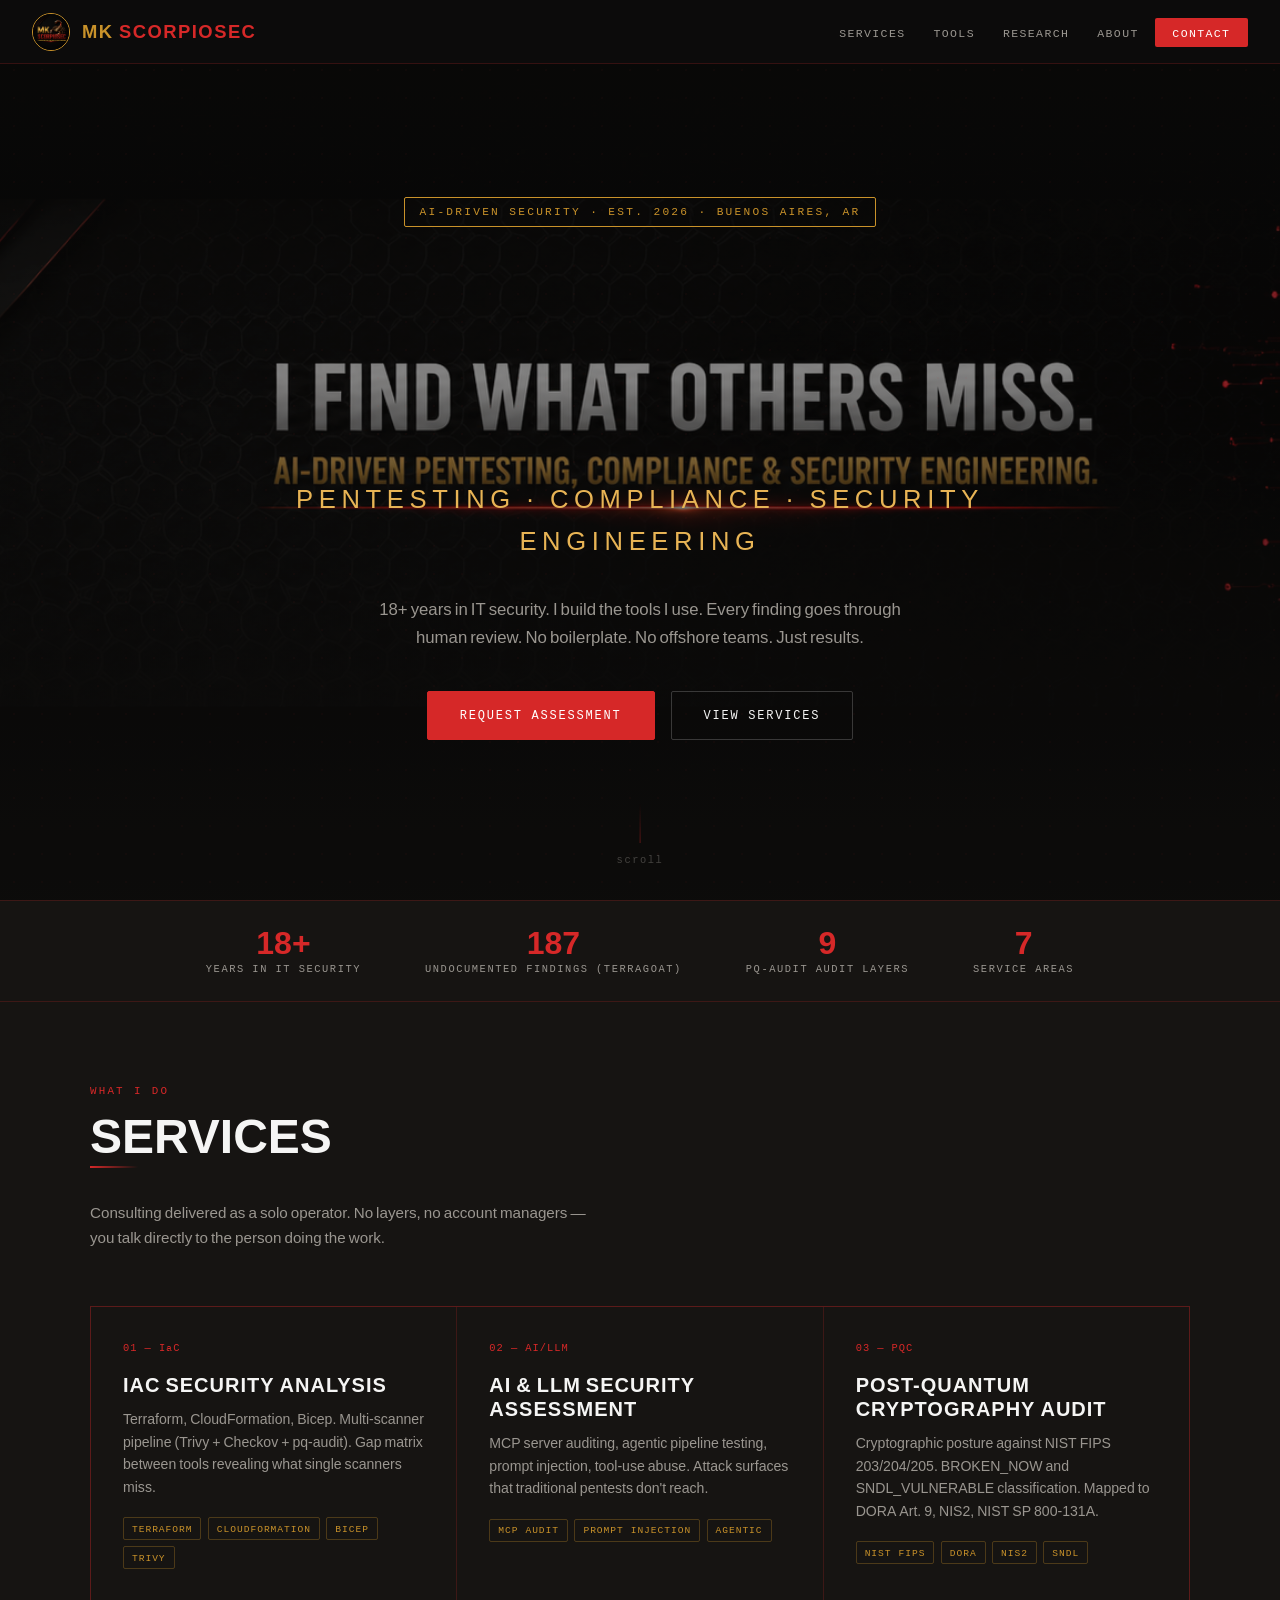
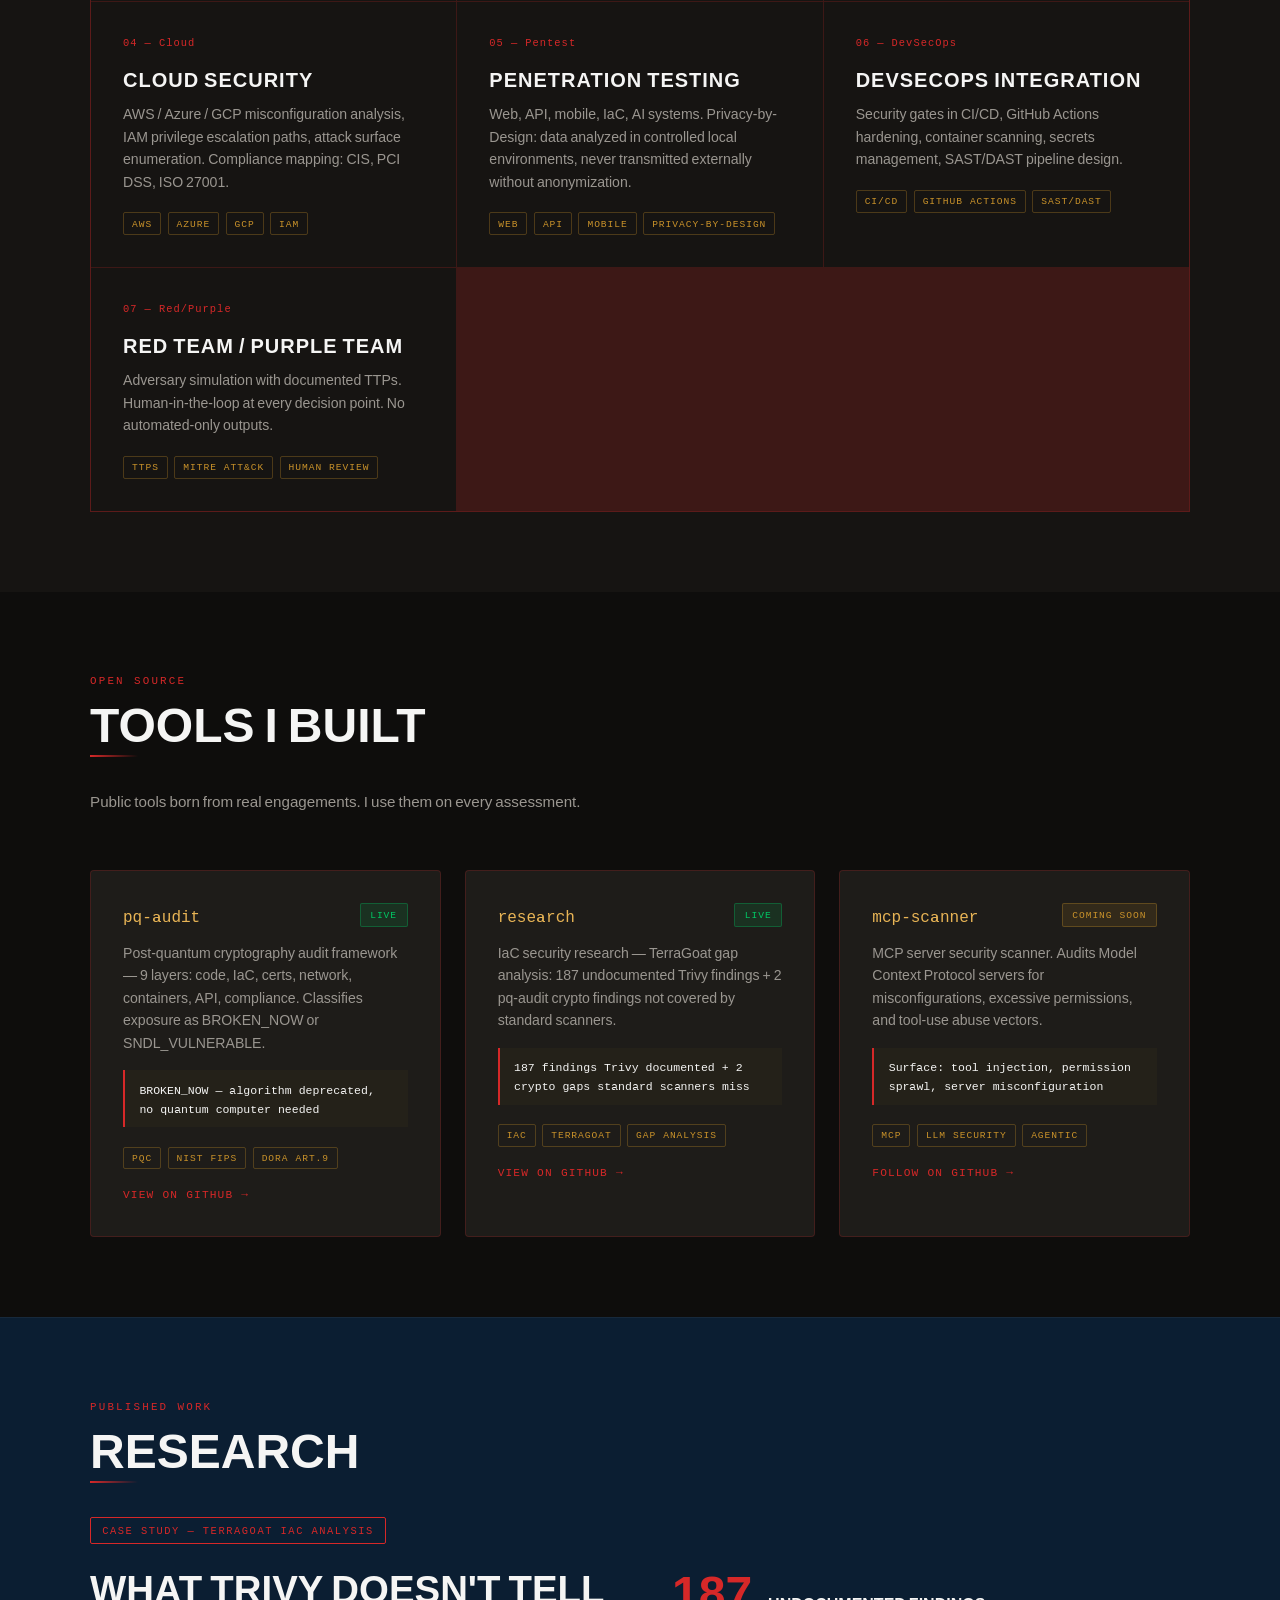
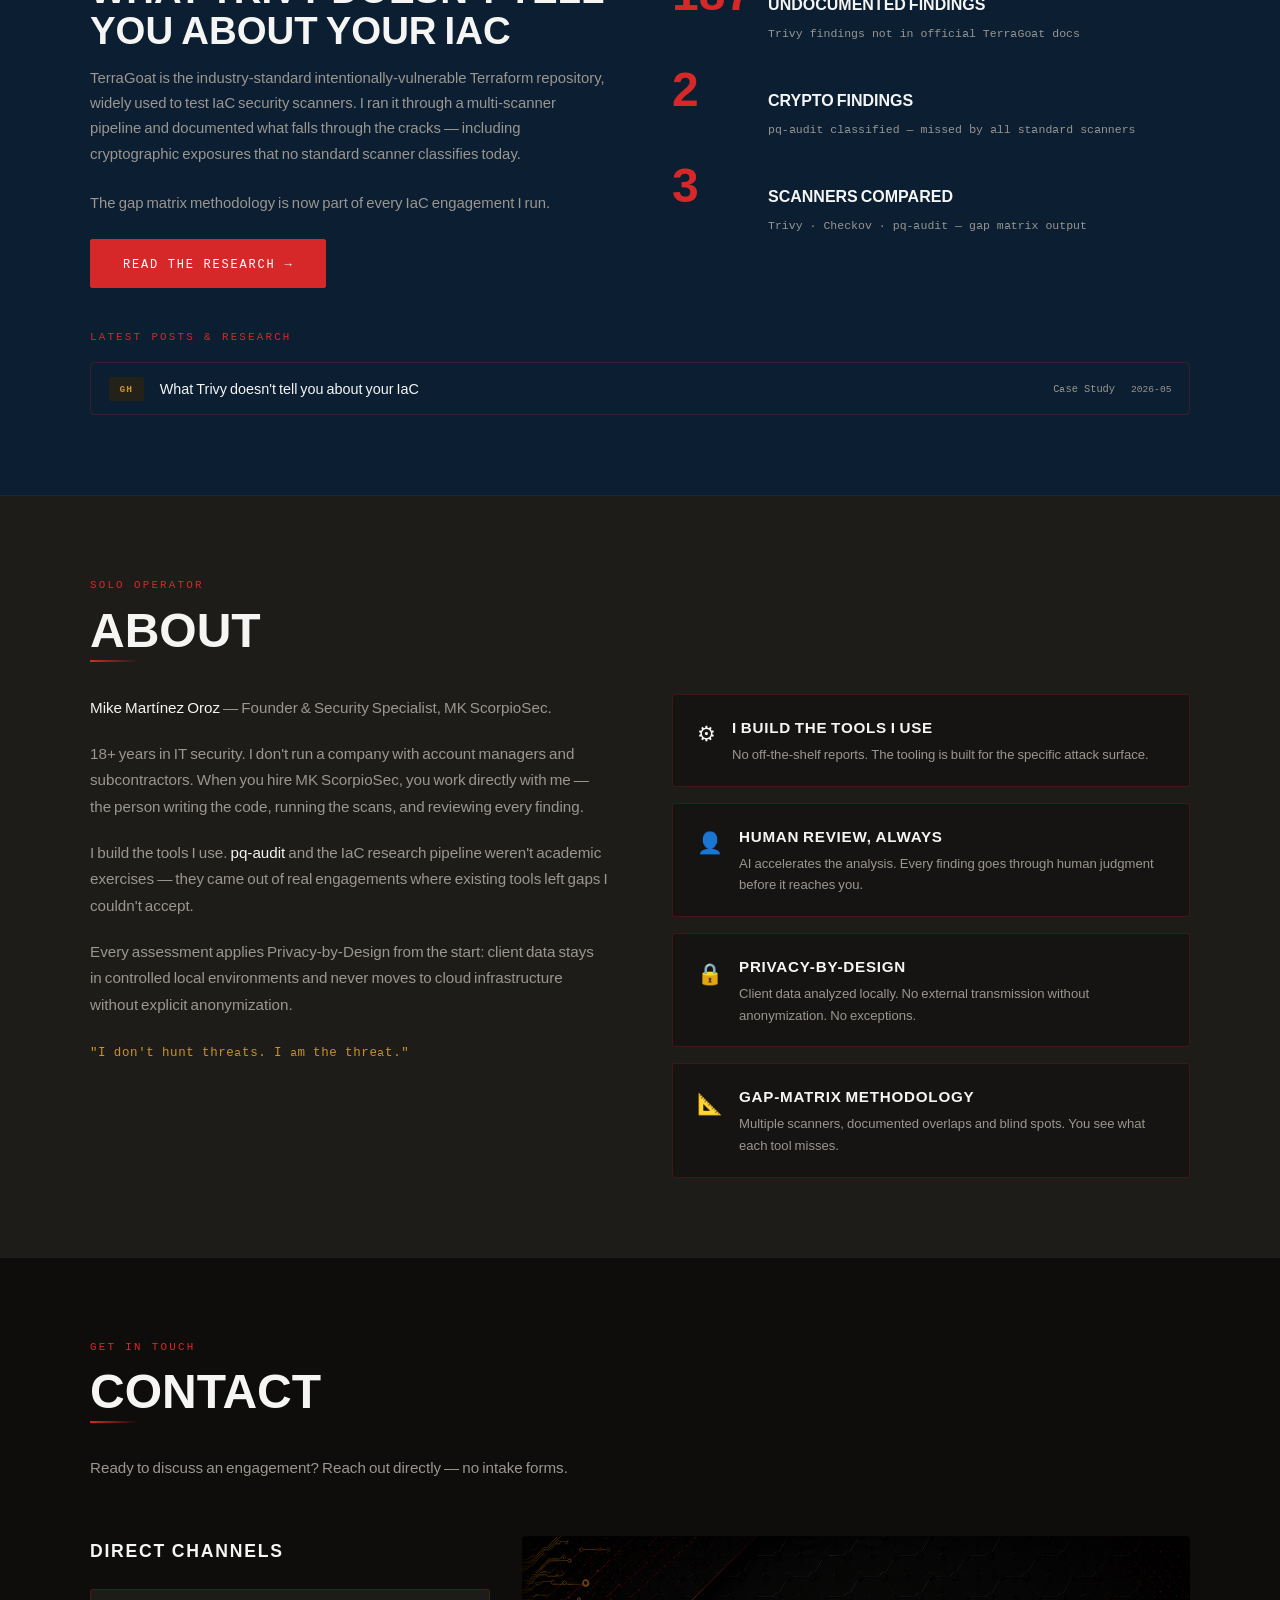
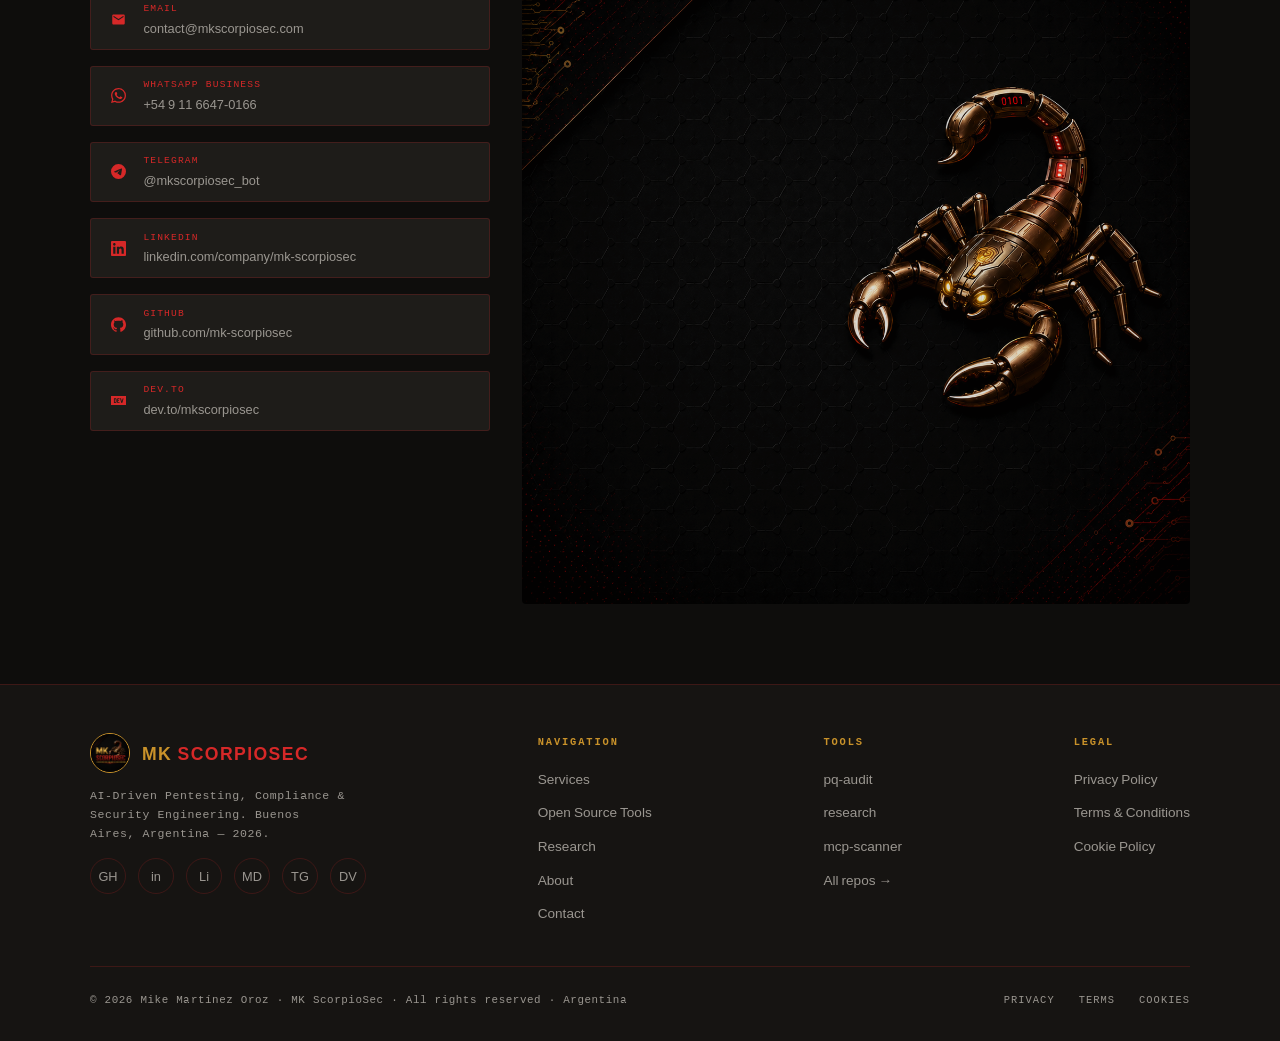
==== index.html @ 58e280d2 "Initial commit: website v1.0" ====
<!DOCTYPE html>
<html lang="en">
<head>
<meta charset="UTF-8">
<link rel="stylesheet" href="/assets/css/fonts.css">
<meta http-equiv="Content-Security-Policy" content="default-src 'self'; style-src 'self' 'unsafe-inline'; font-src 'self'; script-src 'self'; img-src 'self' data: https:; connect-src 'self'; object-src 'none'; frame-src 'none'; frame-ancestors 'none'; base-uri 'self'; form-action 'none'; upgrade-insecure-requests;">
<meta http-equiv="X-Frame-Options" content="DENY">
<meta http-equiv="X-Content-Type-Options" content="nosniff">
<meta name="referrer" content="no-referrer-when-downgrade">
<meta http-equiv="Permissions-Policy" content="camera=(), microphone=(), geolocation=(), payment=()">
<meta name="viewport" content="width=device-width, initial-scale=1.0">
<meta name="description" content="MK ScorpioSec — AI-Driven Pentesting, Compliance & Security Engineering. IaC security, LLM assessment, post-quantum cryptography, cloud security.">
<meta name="author" content="Mike Martínez Oroz">
<meta property="og:title" content="MK ScorpioSec — I find what others miss.">
<meta property="og:description" content="AI-Driven Pentesting, Compliance & Security Engineering by Mike Martínez Oroz.">
<meta property="og:image" content="assets/banner.png">
<meta property="og:type" content="website">
<meta name="theme-color" content="#D62828">
<title>MK ScorpioSec — I find what others miss.</title>

<style>
:root {
  --red: #D62828;
  --red-dim: #a81e1e;
  --gold: #C9922A;
  --gold-light: #e8b455;
  --dark: #0e0d0c;
  --dark2: #161412;
  --dark3: #1e1c19;
  --surface: #242119;
  --light: #F5F5F4;
  --muted: #9a9690;
  --border: rgba(214,40,40,0.2);
  --font-head: 'Barlow Condensed', sans-serif;
  --font-body: 'Barlow', sans-serif;
  --font-mono: 'IBM Plex Mono', monospace;
}

*, *::before, *::after { box-sizing: border-box; margin: 0; padding: 0; }
html { scroll-behavior: smooth; }
body {
  background: var(--dark);
  color: var(--light);
  font-family: var(--font-body);
  font-weight: 300;
  line-height: 1.65;
  overflow-x: hidden;
}

::-webkit-scrollbar { width: 4px; }
::-webkit-scrollbar-track { background: var(--dark); }
::-webkit-scrollbar-thumb { background: var(--red); border-radius: 2px; }
::selection { background: var(--red); color: #fff; }

/* ── NAV ── */
nav {
  position: fixed;
  top: 0; left: 0; right: 0;
  z-index: 1000;
  display: flex;
  align-items: center;
  justify-content: space-between;
  padding: 0 2rem;
  height: 64px;
  background: rgba(14,13,12,0.92);
  backdrop-filter: blur(12px);
  border-bottom: 1px solid var(--border);
  transition: all 0.3s;
}
nav.scrolled { height: 56px; border-bottom-color: rgba(214,40,40,0.4); }

.nav-logo {
  display: flex;
  align-items: center;
  gap: 0.75rem;
  text-decoration: none;
}
.nav-logo img {
  height: 38px; width: 38px;
  border-radius: 50%;
  object-fit: cover;
  border: 1.5px solid var(--gold);
}
.nav-logo-text {
  font-family: var(--font-head);
  font-weight: 700;
  font-size: 1.15rem;
  letter-spacing: 0.08em;
  text-transform: uppercase;
  color: var(--red);
}
.nav-logo-text .mk { color: var(--gold); }

.nav-links { display: flex; gap: 0.25rem; list-style: none; }
.nav-links a {
  color: var(--muted);
  text-decoration: none;
  font-family: var(--font-mono);
  font-size: 0.72rem;
  text-transform: uppercase;
  letter-spacing: 0.12em;
  padding: 0.4rem 0.75rem;
  transition: color 0.2s;
  position: relative;
}
.nav-links a::after {
  content: '';
  position: absolute;
  bottom: 0; left: 0.75rem; right: 0.75rem;
  height: 1px;
  background: var(--red);
  transform: scaleX(0);
  transition: transform 0.2s;
}
.nav-links a:hover { color: var(--light); }
.nav-links a:hover::after { transform: scaleX(1); }

.nav-cta {
  background: var(--red);
  color: #fff !important;
  padding: 0.45rem 1.1rem !important;
  border-radius: 2px;
}
.nav-cta:hover { background: var(--red-dim) !important; }
.nav-cta::after { display: none !important; }

.hamburger {
  display: none;
  flex-direction: column;
  gap: 5px;
  cursor: pointer;
  padding: 4px;
}
.hamburger span { display: block; width: 22px; height: 2px; background: var(--light); transition: all 0.3s; }

/* ── HERO ── */
#hero {
  min-height: 100vh;
  display: flex;
  flex-direction: column;
  justify-content: center;
  align-items: center;
  text-align: center;
  padding: 100px 2rem 4rem;
  position: relative;
  overflow: hidden;
}
.hero-bg {
  position: absolute; inset: 0;
  background: url('assets/banner.png') center/cover no-repeat;
  opacity: 0.6;
  z-index: 0;
}
.hero-bg::after {
  content: '';
  position: absolute; inset: 0;
  background: linear-gradient(to bottom, rgba(14,13,12,0.45) 0%, rgba(14,13,12,0.15) 45%, rgba(14,13,12,0.88) 100%);
}
.hero-hex {
  position: absolute; inset: 0; z-index: 0;
  background-image: radial-gradient(circle, rgba(214,40,40,0.06) 1px, transparent 1px);
  background-size: 28px 28px;
  opacity: 0.6;
}
.hero-content { position: relative; z-index: 1; max-width: 860px; }

.hero-tag {
  display: inline-block;
  font-family: var(--font-mono);
  font-size: 0.7rem;
  letter-spacing: 0.2em;
  text-transform: uppercase;
  color: var(--gold);
  border: 1px solid var(--gold);
  padding: 0.3rem 0.9rem;
  border-radius: 2px;
  margin-bottom: 1.8rem;
  animation: fadeIn 0.6s ease both;
}
.hero-title {
  font-family: var(--font-head);
  font-weight: 900;
  font-size: clamp(3.2rem, 9vw, 7.5rem);
  line-height: 0.92;
  letter-spacing: -0.01em;
  text-transform: uppercase;
  color: var(--light);
  margin-bottom: 0.6rem;
  animation: slideUp 0.7s ease 0.15s both;
}
.hero-title .accent { color: var(--red); }
.hero-subtitle {
  font-family: var(--font-head);
  font-weight: 300;
  font-size: clamp(1.1rem, 2.5vw, 1.6rem);
  letter-spacing: 0.22em;
  text-transform: uppercase;
  color: var(--gold-light);
  margin-bottom: 2rem;
  animation: slideUp 0.7s ease 0.25s both;
}
.hero-desc {
  font-size: 1.05rem;
  color: var(--muted);
  max-width: 560px;
  margin: 0 auto 2.5rem;
  line-height: 1.7;
  animation: fadeIn 0.7s ease 0.4s both;
}
.hero-actions {
  display: flex; gap: 1rem; justify-content: center; flex-wrap: wrap;
  animation: fadeIn 0.7s ease 0.55s both;
}
.hero-scroll {
  position: absolute; bottom: 2rem; left: 50%;
  transform: translateX(-50%);
  z-index: 1;
  animation: bounce 2s infinite;
  opacity: 0.4;
  font-family: var(--font-mono);
  font-size: 0.65rem;
  letter-spacing: 0.15em;
  color: var(--muted);
  text-align: center;
}
.hero-scroll::before {
  content: '';
  display: block;
  width: 1px; height: 40px;
  background: linear-gradient(to bottom, transparent, var(--red));
  margin: 0 auto 0.5rem;
}

/* ── BUTTONS ── */
.btn-primary {
  background: var(--red); color: #fff;
  text-decoration: none;
  font-family: var(--font-mono);
  font-size: 0.75rem;
  letter-spacing: 0.15em;
  text-transform: uppercase;
  padding: 0.85rem 2rem;
  border-radius: 2px;
  transition: all 0.2s;
  border: 1px solid var(--red);
}
.btn-primary:hover { background: transparent; color: var(--red); }
.btn-ghost {
  background: transparent; color: var(--light);
  text-decoration: none;
  font-family: var(--font-mono);
  font-size: 0.75rem;
  letter-spacing: 0.15em;
  text-transform: uppercase;
  padding: 0.85rem 2rem;
  border-radius: 2px;
  border: 1px solid rgba(245,245,244,0.2);
  transition: all 0.2s;
}
.btn-ghost:hover { border-color: var(--light); }

/* ── STATS BAR ── */
.stats-bar {
  background: var(--dark2);
  border-top: 1px solid var(--border);
  border-bottom: 1px solid var(--border);
  padding: 1.5rem 2rem;
  display: flex;
  justify-content: center;
  gap: 4rem;
  flex-wrap: wrap;
}
.stat { text-align: center; }
.stat-num {
  font-family: var(--font-head);
  font-weight: 700; font-size: 2rem;
  color: var(--red); line-height: 1;
}
.stat-label {
  font-family: var(--font-mono);
  font-size: 0.65rem;
  letter-spacing: 0.15em;
  text-transform: uppercase;
  color: var(--muted);
  margin-top: 0.2rem;
}

/* ── SECTIONS ── */
section { padding: 5rem 2rem; }
.section-inner { max-width: 1100px; margin: 0 auto; }
.section-label {
  font-family: var(--font-mono);
  font-size: 0.68rem;
  letter-spacing: 0.2em;
  text-transform: uppercase;
  color: var(--red);
  margin-bottom: 0.6rem;
}
.section-title {
  font-family: var(--font-head);
  font-weight: 700;
  font-size: clamp(2rem, 4vw, 3rem);
  text-transform: uppercase;
  line-height: 1;
  color: var(--light);
  margin-bottom: 0.5rem;
}
.section-sub { color: var(--muted); font-size: 0.95rem; max-width: 520px; margin-bottom: 3.5rem; }
.section-divider { width: 3rem; height: 2px; background: linear-gradient(to right, var(--red), transparent); margin-bottom: 2rem; }

/* ── SERVICES ── */
#services { background: var(--dark2); }
.services-grid {
  display: grid;
  grid-template-columns: repeat(auto-fill, minmax(300px, 1fr));
  gap: 1px;
  background: var(--border);
  border: 1px solid var(--border);
}
.service-card {
  background: var(--dark2);
  padding: 2rem;
  transition: background 0.2s;
  position: relative;
  overflow: hidden;
}
.service-card::before {
  content: ''; position: absolute; top: 0; left: 0;
  width: 2px; height: 0;
  background: var(--red);
  transition: height 0.3s;
}
.service-card:hover { background: var(--dark3); }
.service-card:hover::before { height: 100%; }
.service-num { font-family: var(--font-mono); font-size: 0.65rem; color: var(--red); letter-spacing: 0.1em; margin-bottom: 1rem; }
.service-name { font-family: var(--font-head); font-weight: 600; font-size: 1.25rem; text-transform: uppercase; letter-spacing: 0.05em; color: var(--light); margin-bottom: 0.75rem; line-height: 1.2; }
.service-desc { font-size: 0.88rem; color: var(--muted); line-height: 1.6; }
.service-tags { display: flex; flex-wrap: wrap; gap: 0.4rem; margin-top: 1.2rem; }
.tag {
  font-family: var(--font-mono); font-size: 0.6rem;
  letter-spacing: 0.1em; text-transform: uppercase;
  color: var(--gold); border: 1px solid rgba(201,146,42,0.3);
  padding: 0.15rem 0.5rem; border-radius: 2px;
}

/* ── TOOLS ── */
#tools { background: var(--dark); }
.tools-grid { display: grid; grid-template-columns: repeat(auto-fill, minmax(320px, 1fr)); gap: 1.5rem; }
.tool-card {
  background: var(--dark3); border: 1px solid var(--border);
  padding: 2rem; border-radius: 4px;
  transition: border-color 0.2s, transform 0.2s;
  text-decoration: none; display: block; color: inherit;
}
.tool-card:hover { border-color: var(--red); transform: translateY(-3px); }
.tool-header { display: flex; align-items: flex-start; justify-content: space-between; margin-bottom: 0.75rem; }
.tool-name { font-family: var(--font-mono); font-weight: 500; font-size: 1rem; color: var(--gold-light); }
.tool-status { font-family: var(--font-mono); font-size: 0.6rem; letter-spacing: 0.1em; text-transform: uppercase; padding: 0.2rem 0.6rem; border-radius: 2px; }
.status-live { background: rgba(0,200,100,0.12); color: #00c864; border: 1px solid rgba(0,200,100,0.3); }
.status-soon { background: rgba(201,146,42,0.12); color: var(--gold); border: 1px solid rgba(201,146,42,0.3); }
.tool-desc { font-size: 0.88rem; color: var(--muted); line-height: 1.6; margin-bottom: 1rem; }
.tool-finding {
  background: var(--surface); border-left: 2px solid var(--red);
  padding: 0.6rem 0.9rem;
  font-family: var(--font-mono); font-size: 0.72rem; color: var(--light);
  margin-bottom: 1rem;
}
.tool-link { font-family: var(--font-mono); font-size: 0.7rem; letter-spacing: 0.1em; color: var(--red); text-transform: uppercase; }
.tool-link::after { content: ' →'; }

/* ── RESEARCH ── */
#research { background: #0b1e32; border-top: 1px solid rgba(255,255,255,0.05); border-bottom: 1px solid rgba(255,255,255,0.05); }
.research-card { display: grid; grid-template-columns: 1fr 1fr; gap: 4rem; align-items: center; }
.research-badge {
  display: inline-block; font-family: var(--font-mono);
  font-size: 0.65rem; letter-spacing: 0.15em; text-transform: uppercase;
  color: var(--red); border: 1px solid var(--red);
  padding: 0.25rem 0.7rem; border-radius: 2px; margin-bottom: 1.5rem;
}
.research-title { font-family: var(--font-head); font-weight: 700; font-size: clamp(1.6rem, 3vw, 2.5rem); text-transform: uppercase; line-height: 1.05; color: var(--light); margin-bottom: 1rem; }
.research-text { font-size: 0.93rem; color: var(--muted); line-height: 1.7; margin-bottom: 1.5rem; }
.research-stats { display: flex; flex-direction: column; gap: 1.2rem; }
.r-stat { display: flex; align-items: baseline; gap: 1rem; }
.r-stat-num { font-family: var(--font-head); font-weight: 900; font-size: 3rem; color: var(--red); line-height: 1; min-width: 80px; }
.r-stat-info strong { font-family: var(--font-head); font-weight: 600; font-size: 1rem; text-transform: uppercase; display: block; color: var(--light); }
.r-stat-info span { font-family: var(--font-mono); font-size: 0.72rem; color: var(--muted); }

/* ── ABOUT ── */
#about { background: var(--dark3); }
.about-grid { display: grid; grid-template-columns: 1fr 1fr; gap: 4rem; align-items: start; }
.about-text p { font-size: 0.95rem; color: var(--muted); line-height: 1.75; margin-bottom: 1.2rem; }
.about-text p strong { color: var(--light); font-weight: 500; }
.about-principles { display: flex; flex-direction: column; gap: 1rem; }
.principle {
  background: var(--dark2); border: 1px solid var(--border);
  padding: 1.25rem 1.5rem; border-radius: 3px;
  display: flex; align-items: flex-start; gap: 1rem;
}
.principle-icon { font-size: 1.3rem; flex-shrink: 0; margin-top: 0.1rem; }
.principle-title { font-family: var(--font-head); font-weight: 600; font-size: 0.95rem; text-transform: uppercase; letter-spacing: 0.05em; color: var(--light); margin-bottom: 0.25rem; }
.principle-desc { font-size: 0.82rem; color: var(--muted); }

/* ── CONTACT ── */
#contact { background: var(--dark); }
.contact-grid { display: grid; grid-template-columns: 1fr 1fr; gap: 4rem; }
.contact-form { display: flex; flex-direction: column; gap: 1rem; }
.form-row { display: grid; grid-template-columns: 1fr 1fr; gap: 1rem; }
.form-group { display: flex; flex-direction: column; gap: 0.4rem; }
.form-group label { font-family: var(--font-mono); font-size: 0.65rem; letter-spacing: 0.15em; text-transform: uppercase; color: var(--muted); }
.form-group input,
.form-group textarea,
.form-group select {
  background: var(--dark3); border: 1px solid rgba(245,245,244,0.1);
  color: var(--light); font-family: var(--font-body); font-size: 0.9rem;
  padding: 0.75rem 1rem; border-radius: 3px; outline: none;
  transition: border-color 0.2s; -webkit-appearance: none;
}
.form-group select { cursor: pointer; }
.form-group input:focus,
.form-group textarea:focus,
.form-group select:focus { border-color: var(--red); }
.form-group input::placeholder,
.form-group textarea::placeholder { color: rgba(154,150,144,0.5); }
.form-group textarea { resize: vertical; min-height: 130px; }
.contact-channels { display: flex; flex-direction: column; gap: 1rem; }
.contact-channels h3 { font-family: var(--font-head); font-weight: 600; font-size: 1.1rem; text-transform: uppercase; letter-spacing: 0.1em; color: var(--light); margin-bottom: 0.5rem; }
.contact-layout { display: grid; grid-template-columns: minmax(260px, 400px) 1fr; gap: 2rem; align-items: stretch; }
.channel {
  display: flex; align-items: center; gap: 0.75rem;
  text-decoration: none; color: var(--muted);
  padding: 0.6rem 0.9rem;
  background: var(--dark3); border: 1px solid var(--border);
  border-radius: 3px; transition: all 0.2s; font-size: 0.85rem;
}
.channel:hover { border-color: var(--red); color: var(--light); transform: translateX(3px); }
.channel-icon { width: 26px; height: 26px; display: flex; align-items: center; justify-content: center; flex-shrink: 0; }
.channel-icon svg { width: 15px; height: 15px; fill: var(--red); }
.channel-label { font-family: var(--font-mono); font-size: 0.6rem; letter-spacing: 0.12em; text-transform: uppercase; color: var(--red); display: block; margin-bottom: 0.05rem; }
.channel-value { font-size: 0.8rem; }
.contact-scorpion { display: flex; align-items: stretch; }
.contact-scorpion img { width: 100%; height: 100%; object-fit: cover; object-position: center; border-radius: 4px; opacity: 0.85; min-height: 100%; }
@media (max-width: 600px) { .contact-layout { grid-template-columns: 1fr; } .contact-scorpion { display: none; } }

/* ── FOOTER ── */
footer { background: var(--dark2); border-top: 1px solid var(--border); padding: 3rem 2rem 2rem; }
.footer-inner { max-width: 1100px; margin: 0 auto; }
.footer-top { display: flex; justify-content: space-between; align-items: flex-start; flex-wrap: wrap; gap: 2rem; margin-bottom: 2.5rem; }
.footer-logo { display: flex; align-items: center; gap: 0.75rem; text-decoration: none; margin-bottom: 0.75rem; }
.footer-logo img { height: 40px; width: 40px; border-radius: 50%; object-fit: cover; border: 1.5px solid var(--gold); }
.footer-logo-text { font-family: var(--font-head); font-weight: 700; font-size: 1.1rem; letter-spacing: 0.08em; text-transform: uppercase; color: var(--red); }
.footer-logo-text .mk { color: var(--gold); }
.footer-tagline { font-family: var(--font-mono); font-size: 0.72rem; color: var(--muted); letter-spacing: 0.05em; max-width: 260px; }
.footer-links-group h4 { font-family: var(--font-mono); font-size: 0.65rem; letter-spacing: 0.18em; text-transform: uppercase; color: var(--gold); margin-bottom: 0.9rem; }
.footer-links-group ul { list-style: none; display: flex; flex-direction: column; gap: 0.45rem; }
.footer-links-group a { font-size: 0.85rem; color: var(--muted); text-decoration: none; transition: color 0.2s; }
.footer-links-group a:hover { color: var(--light); }
.footer-social { display: flex; gap: 0.75rem; flex-wrap: wrap; margin-top: 1rem; }
.social-link { display: flex; align-items: center; justify-content: center; width: 36px; height: 36px; border: 1px solid var(--border); border-radius: 50%; text-decoration: none; color: var(--muted); transition: all 0.2s; font-size: 0.8rem; }
.social-link:hover { border-color: var(--red); color: var(--red); transform: translateY(-2px); }
.footer-bottom { border-top: 1px solid var(--border); padding-top: 1.5rem; display: flex; justify-content: space-between; align-items: center; flex-wrap: wrap; gap: 1rem; }
.footer-copy { font-family: var(--font-mono); font-size: 0.68rem; color: var(--muted); letter-spacing: 0.05em; }
.footer-legal { display: flex; gap: 1.5rem; }
.footer-legal a { font-family: var(--font-mono); font-size: 0.65rem; letter-spacing: 0.1em; text-transform: uppercase; color: var(--muted); text-decoration: none; transition: color 0.2s; }
.footer-legal a:hover { color: var(--light); }

/* ── ANIMATIONS ── */
@keyframes fadeIn { from { opacity: 0; } to { opacity: 1; } }
@keyframes slideUp { from { opacity: 0; transform: translateY(24px); } to { opacity: 1; transform: translateY(0); } }
@keyframes bounce {
  0%, 100% { transform: translateX(-50%) translateY(0); }
  50% { transform: translateX(-50%) translateY(8px); }
}
.reveal { opacity: 0; transform: translateY(20px); transition: opacity 0.6s ease, transform 0.6s ease; }
.reveal.visible { opacity: 1; transform: translateY(0); }

/* ── RESPONSIVE ── */
@media (max-width: 820px) {
  .hamburger { display: flex; }
  .nav-links {
    display: none; position: fixed; top: 64px; left: 0; right: 0;
    background: var(--dark2); flex-direction: column;
    padding: 1.5rem; border-bottom: 1px solid var(--border); gap: 0;
  }
  .nav-links.open { display: flex; }
  .nav-links li { border-bottom: 1px solid var(--border); }
  .nav-links a { display: block; padding: 0.75rem 0; font-size: 0.85rem; }
  .research-card,
  .about-grid,
  .contact-grid { grid-template-columns: 1fr; gap: 2rem; }
  .form-row { grid-template-columns: 1fr; }
  .footer-top { flex-direction: column; }
  .stats-bar { gap: 2rem; }
}
@media (max-width: 480px) {
  section { padding: 3.5rem 1.25rem; }
  .services-grid,
  .tools-grid { grid-template-columns: 1fr; }
}
</style>
</head>
<body>

<!-- NAV -->
<nav id="navbar">
  <a href="#hero" class="nav-logo">
    <img src="assets/logo-sq.png" alt="MK ScorpioSec">
    <span class="nav-logo-text"><span class="mk">MK</span> SCORPIOSEC</span>
  </a>
  <ul class="nav-links" id="navLinks">
    <li><a href="#services">Services</a></li>
    <li><a href="#tools">Tools</a></li>
    <li><a href="#research">Research</a></li>
    <li><a href="#about">About</a></li>
    <li><a href="#contact" class="nav-cta">Contact</a></li>
  </ul>
  <div class="hamburger" id="hamburger" onclick="toggleMenu()">
    <span></span><span></span><span></span>
  </div>
</nav>

<!-- HERO -->
<section id="hero">
  <div class="hero-bg"></div>
  <div class="hero-hex"></div>
  <div class="hero-content">
    <span class="hero-tag">AI-Driven Security · Est. 2026 · Buenos Aires, AR</span>
    <h1 class="hero-title" style="visibility:hidden;" aria-hidden="true">I find what<br><span class="accent">others miss.</span></h1>
    <p class="hero-subtitle">Pentesting · Compliance · Security Engineering</p>
    <p class="hero-desc">
      18+ years in IT security. I build the tools I use.
      Every finding goes through human review.
      No boilerplate. No offshore teams. Just results.
    </p>
    <div class="hero-actions">
      <a href="#contact" class="btn-primary">Request Assessment</a>
      <a href="#services" class="btn-ghost">View Services</a>
    </div>
  </div>
  <div class="hero-scroll">scroll</div>
</section>

<!-- STATS BAR -->
<div class="stats-bar">
  <div class="stat reveal">
    <div class="stat-num">18+</div>
    <div class="stat-label">Years in IT Security</div>
  </div>
  <div class="stat reveal">
    <div class="stat-num">187</div>
    <div class="stat-label">Undocumented findings (TerraGoat)</div>
  </div>
  <div class="stat reveal">
    <div class="stat-num">9</div>
    <div class="stat-label">pq-audit audit layers</div>
  </div>
  <div class="stat reveal">
    <div class="stat-num">7</div>
    <div class="stat-label">Service areas</div>
  </div>
</div>

<!-- SERVICES -->
<section id="services">
  <div class="section-inner">
    <p class="section-label reveal">What I do</p>
    <h2 class="section-title reveal">Services</h2>
    <div class="section-divider reveal"></div>
    <p class="section-sub reveal">Consulting delivered as a solo operator. No layers, no account managers — you talk directly to the person doing the work.</p>
    <div class="services-grid">

      <div class="service-card reveal">
        <div class="service-num">01 — IaC</div>
        <div class="service-name">IaC Security Analysis</div>
        <div class="service-desc">Terraform, CloudFormation, Bicep. Multi-scanner pipeline (Trivy + Checkov + pq-audit). Gap matrix between tools revealing what single scanners miss.</div>
        <div class="service-tags">
          <span class="tag">Terraform</span><span class="tag">CloudFormation</span>
          <span class="tag">Bicep</span><span class="tag">Trivy</span>
        </div>
      </div>

      <div class="service-card reveal">
        <div class="service-num">02 — AI/LLM</div>
        <div class="service-name">AI &amp; LLM Security Assessment</div>
        <div class="service-desc">MCP server auditing, agentic pipeline testing, prompt injection, tool-use abuse. Attack surfaces that traditional pentests don't reach.</div>
        <div class="service-tags">
          <span class="tag">MCP Audit</span><span class="tag">Prompt Injection</span><span class="tag">Agentic</span>
        </div>
      </div>

      <div class="service-card reveal">
        <div class="service-num">03 — PQC</div>
        <div class="service-name">Post-Quantum Cryptography Audit</div>
        <div class="service-desc">Cryptographic posture against NIST FIPS 203/204/205. BROKEN_NOW and SNDL_VULNERABLE classification. Mapped to DORA Art. 9, NIS2, NIST SP 800-131A.</div>
        <div class="service-tags">
          <span class="tag">NIST FIPS</span><span class="tag">DORA</span>
          <span class="tag">NIS2</span><span class="tag">SNDL</span>
        </div>
      </div>

      <div class="service-card reveal">
        <div class="service-num">04 — Cloud</div>
        <div class="service-name">Cloud Security</div>
        <div class="service-desc">AWS / Azure / GCP misconfiguration analysis, IAM privilege escalation paths, attack surface enumeration. Compliance mapping: CIS, PCI DSS, ISO 27001.</div>
        <div class="service-tags">
          <span class="tag">AWS</span><span class="tag">Azure</span>
          <span class="tag">GCP</span><span class="tag">IAM</span>
        </div>
      </div>

      <div class="service-card reveal">
        <div class="service-num">05 — Pentest</div>
        <div class="service-name">Penetration Testing</div>
        <div class="service-desc">Web, API, mobile, IaC, AI systems. Privacy-by-Design: data analyzed in controlled local environments, never transmitted externally without anonymization.</div>
        <div class="service-tags">
          <span class="tag">Web</span><span class="tag">API</span>
          <span class="tag">Mobile</span><span class="tag">Privacy-by-Design</span>
        </div>
      </div>

      <div class="service-card reveal">
        <div class="service-num">06 — DevSecOps</div>
        <div class="service-name">DevSecOps Integration</div>
        <div class="service-desc">Security gates in CI/CD, GitHub Actions hardening, container scanning, secrets management, SAST/DAST pipeline design.</div>
        <div class="service-tags">
          <span class="tag">CI/CD</span><span class="tag">GitHub Actions</span><span class="tag">SAST/DAST</span>
        </div>
      </div>

      <div class="service-card reveal">
        <div class="service-num">07 — Red/Purple</div>
        <div class="service-name">Red Team / Purple Team</div>
        <div class="service-desc">Adversary simulation with documented TTPs. Human-in-the-loop at every decision point. No automated-only outputs.</div>
        <div class="service-tags">
          <span class="tag">TTPs</span><span class="tag">MITRE ATT&amp;CK</span><span class="tag">Human Review</span>
        </div>
      </div>

    </div>
  </div>
</section>

<!-- TOOLS -->
<section id="tools">
  <div class="section-inner">
    <p class="section-label reveal">Open Source</p>
    <h2 class="section-title reveal">Tools I Built</h2>
    <div class="section-divider reveal"></div>
    <p class="section-sub reveal">Public tools born from real engagements. I use them on every assessment.</p>
    <div class="tools-grid">

      <a href="https://github.com/MK-ScorpioSec/pq-audit" target="_blank" rel="noopener" class="tool-card reveal">
        <div class="tool-header">
          <div class="tool-name">pq-audit</div>
          <span class="tool-status status-live">Live</span>
        </div>
        <div class="tool-desc">Post-quantum cryptography audit framework — 9 layers: code, IaC, certs, network, containers, API, compliance. Classifies exposure as BROKEN_NOW or SNDL_VULNERABLE.</div>
        <div class="tool-finding">BROKEN_NOW — algorithm deprecated, no quantum computer needed</div>
        <div class="service-tags" style="margin-bottom:1rem">
          <span class="tag">PQC</span><span class="tag">NIST FIPS</span><span class="tag">DORA Art.9</span>
        </div>
        <div class="tool-link">View on GitHub</div>
      </a>

      <a href="https://github.com/MK-ScorpioSec/research" target="_blank" rel="noopener" class="tool-card reveal">
        <div class="tool-header">
          <div class="tool-name">research</div>
          <span class="tool-status status-live">Live</span>
        </div>
        <div class="tool-desc">IaC security research — TerraGoat gap analysis: 187 undocumented Trivy findings + 2 pq-audit crypto findings not covered by standard scanners.</div>
        <div class="tool-finding">187 findings Trivy documented + 2 crypto gaps standard scanners miss</div>
        <div class="service-tags" style="margin-bottom:1rem">
          <span class="tag">IaC</span><span class="tag">TerraGoat</span><span class="tag">Gap Analysis</span>
        </div>
        <div class="tool-link">View on GitHub</div>
      </a>

      <a href="https://github.com/MK-ScorpioSec/mcp-scanner" target="_blank" rel="noopener" class="tool-card reveal">
        <div class="tool-header">
          <div class="tool-name">mcp-scanner</div>
          <span class="tool-status status-soon">Coming Soon</span>
        </div>
        <div class="tool-desc">MCP server security scanner. Audits Model Context Protocol servers for misconfigurations, excessive permissions, and tool-use abuse vectors.</div>
        <div class="tool-finding">Surface: tool injection, permission sprawl, server misconfiguration</div>
        <div class="service-tags" style="margin-bottom:1rem">
          <span class="tag">MCP</span><span class="tag">LLM Security</span><span class="tag">Agentic</span>
        </div>
        <div class="tool-link">Follow on GitHub</div>
      </a>

    </div>
  </div>
</section>

<!-- RESEARCH -->
<section id="research">
  <div class="section-inner">
    <p class="section-label reveal">Published Work</p>
    <h2 class="section-title reveal">Research</h2>
    <div class="section-divider reveal"></div>
    <div class="research-card">
      <div class="reveal">
        <span class="research-badge">Case Study — TerraGoat IaC Analysis</span>
        <h3 class="research-title">What Trivy doesn't tell you about your IaC</h3>
        <p class="research-text">
          TerraGoat is the industry-standard intentionally-vulnerable Terraform repository,
          widely used to test IaC security scanners. I ran it through a multi-scanner pipeline
          and documented what falls through the cracks — including cryptographic exposures
          that no standard scanner classifies today.
        </p>
        <p class="research-text">The gap matrix methodology is now part of every IaC engagement I run.</p>
        <a href="https://github.com/MK-ScorpioSec/research/tree/main/terragoat-2026-04" target="_blank" rel="noopener" class="btn-primary" style="display:inline-block">Read the Research →</a>
      </div>
      <div class="research-stats reveal">
        <div class="r-stat">
          <div class="r-stat-num">187</div>
          <div class="r-stat-info">
            <strong>Undocumented Findings</strong>
            <span>Trivy findings not in official TerraGoat docs</span>
          </div>
        </div>
        <div class="r-stat">
          <div class="r-stat-num">2</div>
          <div class="r-stat-info">
            <strong>Crypto Findings</strong>
            <span>pq-audit classified — missed by all standard scanners</span>
          </div>
        </div>
        <div class="r-stat">
          <div class="r-stat-num">3</div>
          <div class="r-stat-info">
            <strong>Scanners Compared</strong>
            <span>Trivy · Checkov · pq-audit — gap matrix output</span>
          </div>
        </div>
      </div>
    </div>
    <div id="posts-feed" style="margin-top:2.5rem"></div>
  </div>
</section>

<!-- ABOUT -->
<section id="about">
  <div class="section-inner">
    <p class="section-label reveal">Solo operator</p>
    <h2 class="section-title reveal">About</h2>
    <div class="section-divider reveal"></div>
    <div class="about-grid">
      <div class="about-text reveal">
        <p><strong>Mike Martínez Oroz</strong> — Founder &amp; Security Specialist, MK ScorpioSec.</p>
        <p>18+ years in IT security. I don't run a company with account managers and subcontractors.
        When you hire MK ScorpioSec, you work directly with me — the person writing the code, running the scans, and reviewing every finding.</p>
        <p>I build the tools I use. <strong>pq-audit</strong> and the IaC research pipeline weren't academic exercises — they came out of real engagements where existing tools left gaps I couldn't accept.</p>
        <p>Every assessment applies Privacy-by-Design from the start: client data stays in controlled local environments and never moves to cloud infrastructure without explicit anonymization.</p>
        <p style="font-family:var(--font-mono);font-size:0.78rem;color:var(--gold);letter-spacing:0.05em;margin-top:1.5rem">
          "I don't hunt threats. I am the threat."
        </p>
      </div>
      <div class="about-principles reveal">
        <div class="principle">
          <div class="principle-icon">⚙</div>
          <div>
            <div class="principle-title">I build the tools I use</div>
            <div class="principle-desc">No off-the-shelf reports. The tooling is built for the specific attack surface.</div>
          </div>
        </div>
        <div class="principle">
          <div class="principle-icon">👤</div>
          <div>
            <div class="principle-title">Human review, always</div>
            <div class="principle-desc">AI accelerates the analysis. Every finding goes through human judgment before it reaches you.</div>
          </div>
        </div>
        <div class="principle">
          <div class="principle-icon">🔒</div>
          <div>
            <div class="principle-title">Privacy-by-Design</div>
            <div class="principle-desc">Client data analyzed locally. No external transmission without anonymization. No exceptions.</div>
          </div>
        </div>
        <div class="principle">
          <div class="principle-icon">📐</div>
          <div>
            <div class="principle-title">Gap-matrix methodology</div>
            <div class="principle-desc">Multiple scanners, documented overlaps and blind spots. You see what each tool misses.</div>
          </div>
        </div>
      </div>
    </div>
  </div>
</section>

<!-- CONTACT -->
<section id="contact">
  <div class="section-inner">
    <p class="section-label reveal">Get in touch</p>
    <h2 class="section-title reveal">Contact</h2>
    <div class="section-divider reveal"></div>
    <p class="section-sub reveal">Ready to discuss an engagement? Reach out directly — no intake forms.</p>
    <div class="contact-layout">

      <div class="contact-channels reveal">
        <h3>Direct Channels</h3>

        <a class="channel" href="#" onclick="handleEmailClick(event)" title="Email">
          <div class="channel-icon"><svg viewBox="0 0 24 24"><path d="M20 4H4c-1.1 0-2 .9-2 2v12c0 1.1.9 2 2 2h16c1.1 0 2-.9 2-2V6c0-1.1-.9-2-2-2zm0 4l-8 5-8-5V6l8 5 8-5v2z"/></svg></div>
          <div><span class="channel-label">Email</span><span class="channel-value">contact&#64;mkscorpiosec&#46;com</span></div>
        </a>
        <div id="email-toast" style="display:none;position:fixed;bottom:2rem;left:50%;transform:translateX(-50%);background:var(--surface);border:1px solid var(--red);color:var(--light);font-family:var(--font-mono);font-size:0.75rem;padding:0.6rem 1.2rem;border-radius:3px;z-index:9999;pointer-events:none">Copied</div>

        <a class="channel" href="https://wa.me/5491166470166" target="_blank" rel="noopener">
          <div class="channel-icon"><svg viewBox="0 0 24 24"><path d="M17.472 14.382c-.297-.149-1.758-.867-2.03-.967-.273-.099-.471-.148-.67.15-.197.297-.767.966-.94 1.164-.173.199-.347.223-.644.075-.297-.15-1.255-.463-2.39-1.475-.883-.788-1.48-1.761-1.653-2.059-.173-.297-.018-.458.13-.606.134-.133.298-.347.446-.52.149-.174.198-.298.298-.497.099-.198.05-.371-.025-.52-.075-.149-.669-1.612-.916-2.207-.242-.579-.487-.5-.669-.51-.173-.008-.371-.01-.57-.01-.198 0-.52.074-.792.372-.272.297-1.04 1.016-1.04 2.479 0 1.462 1.065 2.875 1.213 3.074.149.198 2.096 3.2 5.077 4.487.709.306 1.262.489 1.694.625.712.227 1.36.195 1.871.118.571-.085 1.758-.719 2.006-1.413.248-.694.248-1.289.173-1.413-.074-.124-.272-.198-.57-.347m-5.421 7.403h-.004a9.87 9.87 0 01-5.031-1.378l-.361-.214-3.741.982.998-3.648-.235-.374a9.86 9.86 0 01-1.51-5.26c.001-5.45 4.436-9.884 9.888-9.884 2.64 0 5.122 1.03 6.988 2.898a9.825 9.825 0 012.893 6.994c-.003 5.45-4.437 9.884-9.885 9.884m8.413-18.297A11.815 11.815 0 0012.05 0C5.495 0 .16 5.335.157 11.892c0 2.096.547 4.142 1.588 5.945L.057 24l6.305-1.654a11.882 11.882 0 005.683 1.448h.005c6.554 0 11.89-5.335 11.893-11.893a11.821 11.821 0 00-3.48-8.413Z"/></svg></div>
          <div><span class="channel-label">WhatsApp Business</span><span class="channel-value">+54 9 11 6647-0166</span></div>
        </a>

        <a class="channel" href="https://t.me/mkscorpiosec_bot" target="_blank" rel="noopener">
          <div class="channel-icon"><svg viewBox="0 0 24 24"><path d="M11.944 0A12 12 0 0 0 0 12a12 12 0 0 0 12 12 12 12 0 0 0 12-12A12 12 0 0 0 12 0a12 12 0 0 0-.056 0zm4.962 7.224c.1-.002.321.023.465.14a.506.506 0 0 1 .171.325c.016.093.036.306.02.472-.18 1.898-.962 6.502-1.36 8.627-.168.9-.499 1.201-.82 1.23-.696.065-1.225-.46-1.9-.902-1.056-.693-1.653-1.124-2.678-1.8-1.185-.78-.417-1.21.258-1.91.177-.184 3.247-2.977 3.307-3.23.007-.032.014-.15-.056-.212s-.174-.041-.249-.024c-.106.024-1.793 1.14-5.061 3.345-.48.33-.913.49-1.302.48-.428-.008-1.252-.241-1.865-.44-.752-.245-1.349-.374-1.297-.789.027-.216.325-.437.893-.663 3.498-1.524 5.83-2.529 6.998-3.014 3.332-1.386 4.025-1.627 4.476-1.635z"/></svg></div>
          <div><span class="channel-label">Telegram</span><span class="channel-value">@mkscorpiosec_bot</span></div>
        </a>

        <a class="channel" href="https://linkedin.com/company/mk-scorpiosec" target="_blank" rel="noopener">
          <div class="channel-icon"><svg viewBox="0 0 24 24"><path d="M20.447 20.452h-3.554v-5.569c0-1.328-.027-3.037-1.852-3.037-1.853 0-2.136 1.445-2.136 2.939v5.667H9.351V9h3.414v1.561h.046c.477-.9 1.637-1.85 3.37-1.85 3.601 0 4.267 2.37 4.267 5.455v6.286zM5.337 7.433c-1.144 0-2.063-.926-2.063-2.065 0-1.138.92-2.063 2.063-2.063 1.14 0 2.064.925 2.064 2.063 0 1.139-.925 2.065-2.064 2.065zm1.782 13.019H3.555V9h3.564v11.452zM22.225 0H1.771C.792 0 0 .774 0 1.729v20.542C0 23.227.792 24 1.771 24h20.451C23.2 24 24 23.227 24 22.271V1.729C24 .774 23.2 0 22.222 0h.003z"/></svg></div>
          <div><span class="channel-label">LinkedIn</span><span class="channel-value">linkedin.com/company/mk-scorpiosec</span></div>
        </a>

        <a class="channel" href="https://github.com/mk-scorpiosec" target="_blank" rel="noopener">
          <div class="channel-icon"><svg viewBox="0 0 24 24"><path d="M12 .297c-6.63 0-12 5.373-12 12 0 5.303 3.438 9.8 8.205 11.385.6.113.82-.258.82-.577 0-.285-.01-1.04-.015-2.04-3.338.724-4.042-1.61-4.042-1.61C4.422 18.07 3.633 17.7 3.633 17.7c-1.087-.744.084-.729.084-.729 1.205.084 1.838 1.236 1.838 1.236 1.07 1.835 2.809 1.305 3.495.998.108-.776.417-1.305.76-1.605-2.665-.3-5.466-1.332-5.466-5.93 0-1.31.465-2.38 1.235-3.22-.135-.303-.54-1.523.105-3.176 0 0 1.005-.322 3.3 1.23.96-.267 1.98-.399 3-.405 1.02.006 2.04.138 3 .405 2.28-1.552 3.285-1.23 3.285-1.23.645 1.653.24 2.873.12 3.176.765.84 1.23 1.91 1.23 3.22 0 4.61-2.805 5.625-5.475 5.92.42.36.81 1.096.81 2.22 0 1.606-.015 2.896-.015 3.286 0 .315.21.69.825.57C20.565 22.092 24 17.592 24 12.297c0-6.627-5.373-12-12-12"/></svg></div>
          <div><span class="channel-label">GitHub</span><span class="channel-value">github.com/mk-scorpiosec</span></div>
        </a>

        <a class="channel" href="https://dev.to/mkscorpiosec" target="_blank" rel="noopener">
          <div class="channel-icon"><svg viewBox="0 0 24 24"><path d="M7.42 10.05c-.18-.16-.46-.23-.84-.23H6l.02 2.44.04 2.45.56-.02c.41 0 .63-.07.83-.26.24-.24.26-.36.26-2.2 0-1.91-.02-1.96-.29-2.18zM0 4.94v14.12h24V4.94H0zM8.56 15.3c-.44.58-1.06.77-2.53.77H4.71V8.53h1.4c1.67 0 2.16.18 2.6.9.27.43.29.6.32 2.57.05 2.23-.02 2.73-.47 3.3zm5.09-5.47h-2.47v1.77h1.52v1.28l-.72.04-.75.03v1.77l1.22.03 1.2.04v1.28h-1.6c-1.53 0-1.6-.01-1.87-.3l-.3-.28v-3.16c0-3.02.01-3.18.25-3.48.23-.31.25-.31 1.88-.31h1.64v1.3zm4.68 5.45c-.17.43-.64.79-1 .79-.18 0-.45-.15-.67-.39-.32-.32-.45-.63-.82-2.08l-.9-3.39-.45-1.67h.76c.4 0 .75.02.75.05 0 .06 1.16 4.54 1.26 4.83.04.15.32-.7.73-2.3l.6-2.45.74-.04c.4-.02.73 0 .73.04 0 .14-1.67 6.38-1.8 6.68z"/></svg></div>
          <div><span class="channel-label">Dev.to</span><span class="channel-value">dev.to/mkscorpiosec</span></div>
        </a>

      </div>

      <div class="contact-scorpion reveal">
        <img src="assets/logo_scorpion.png" alt="MK ScorpioSec" loading="lazy">
      </div>

    </div>
  </div>
</section>

<!-- FOOTER -->
<footer>
  <div class="footer-inner">
    <div class="footer-top">
      <div>
        <a href="#hero" class="footer-logo">
          <img src="assets/logo-sq.png" alt="MK ScorpioSec">
          <span class="footer-logo-text"><span class="mk">MK</span> SCORPIOSEC</span>
        </a>
        <p class="footer-tagline">AI-Driven Pentesting, Compliance &amp; Security Engineering. Buenos Aires, Argentina — 2026.</p>
        <div class="footer-social">
          <a href="https://github.com/mk-scorpiosec" target="_blank" rel="noopener" class="social-link" title="GitHub">GH</a>
          <a href="https://linkedin.com/company/mk-scorpiosec" target="_blank" rel="noopener" class="social-link" title="LinkedIn Company">in</a>
          <a href="https://linkedin.com/in/mikemo83/" target="_blank" rel="noopener" class="social-link" title="LinkedIn Personal">Li</a>
          <a href="https://medium.com/@mkscorpiosec" target="_blank" rel="noopener" class="social-link" title="Medium">MD</a>
          <a href="https://t.me/mkscorpiosec_bot" target="_blank" rel="noopener" class="social-link" title="Telegram">TG</a>
          <a href="https://dev.to/mkscorpiosec" target="_blank" rel="noopener" class="social-link" title="Dev.to">DV</a>
        </div>
      </div>
      <div class="footer-links-group">
        <h4>Navigation</h4>
        <ul>
          <li><a href="#services">Services</a></li>
          <li><a href="#tools">Open Source Tools</a></li>
          <li><a href="#research">Research</a></li>
          <li><a href="#about">About</a></li>
          <li><a href="#contact">Contact</a></li>
        </ul>
      </div>
      <div class="footer-links-group">
        <h4>Tools</h4>
        <ul>
          <li><a href="https://github.com/MK-ScorpioSec/pq-audit" target="_blank" rel="noopener">pq-audit</a></li>
          <li><a href="https://github.com/MK-ScorpioSec/research" target="_blank" rel="noopener">research</a></li>
          <li><a href="https://github.com/MK-ScorpioSec/mcp-scanner" target="_blank" rel="noopener">mcp-scanner</a></li>
          <li><a href="https://github.com/mk-scorpiosec" target="_blank" rel="noopener">All repos →</a></li>
        </ul>
      </div>
      <div class="footer-links-group">
        <h4>Legal</h4>
        <ul>
          <li><a href="privacy.html">Privacy Policy</a></li>
          <li><a href="terms.html">Terms &amp; Conditions</a></li>
          <li><a href="cookies.html">Cookie Policy</a></li>
        </ul>
      </div>
    </div>
    <div class="footer-bottom">
      <p class="footer-copy">© 2026 Mike Martínez Oroz · MK ScorpioSec · All rights reserved · Argentina</p>
      <div class="footer-legal">
        <a href="privacy.html">Privacy</a>
        <a href="terms.html">Terms</a>
        <a href="cookies.html">Cookies</a>
      </div>
    </div>
  </div>
</footer>

<script src="/assets/js/main.js"></script>
</body>
</html>
---- assets/css/fonts.css ----
@font-face {
  font-family: 'Barlow Condensed';
  font-style: italic;
  font-weight: 300;
  font-display: swap;
  src: url(/assets/fonts/barlow-condensed-HTxyL3I-JCGChYJ8.woff2) format('woff2');
  unicode-range: U+0102-0103, U+0110-0111, U+0128-0129, U+0168-0169, U+01A0-01A1, U+01AF-01B0, U+0300-0301, U+0303-0304, U+0308-0309, U+0323, U+0329, U+1EA0-1EF9, U+20AB;
}
@font-face {
  font-family: 'Barlow Condensed';
  font-style: italic;
  font-weight: 300;
  font-display: swap;
  src: url(/assets/fonts/barlow-condensed-HTxyL3I-JCGChYJ8.woff2) format('woff2');
  unicode-range: U+0100-02BA, U+02BD-02C5, U+02C7-02CC, U+02CE-02D7, U+02DD-02FF, U+0304, U+0308, U+0329, U+1D00-1DBF, U+1E00-1E9F, U+1EF2-1EFF, U+2020, U+20A0-20AB, U+20AD-20C0, U+2113, U+2C60-2C7F, U+A720-A7FF;
}
@font-face {
  font-family: 'Barlow Condensed';
  font-style: italic;
  font-weight: 300;
  font-display: swap;
  src: url(/assets/fonts/barlow-condensed-HTxyL3I-JCGChYJ8.woff2) format('woff2');
  unicode-range: U+0000-00FF, U+0131, U+0152-0153, U+02BB-02BC, U+02C6, U+02DA, U+02DC, U+0304, U+0308, U+0329, U+2000-206F, U+20AC, U+2122, U+2191, U+2193, U+2212, U+2215, U+FEFF, U+FFFD;
}
@font-face {
  font-family: 'Barlow Condensed';
  font-style: normal;
  font-weight: 300;
  font-display: swap;
  src: url(/assets/fonts/barlow-condensed-HTxwL3I-JCGChYJ8.woff2) format('woff2');
  unicode-range: U+0102-0103, U+0110-0111, U+0128-0129, U+0168-0169, U+01A0-01A1, U+01AF-01B0, U+0300-0301, U+0303-0304, U+0308-0309, U+0323, U+0329, U+1EA0-1EF9, U+20AB;
}
@font-face {
  font-family: 'Barlow Condensed';
  font-style: normal;
  font-weight: 300;
  font-display: swap;
  src: url(/assets/fonts/barlow-condensed-HTxwL3I-JCGChYJ8.woff2) format('woff2');
  unicode-range: U+0100-02BA, U+02BD-02C5, U+02C7-02CC, U+02CE-02D7, U+02DD-02FF, U+0304, U+0308, U+0329, U+1D00-1DBF, U+1E00-1E9F, U+1EF2-1EFF, U+2020, U+20A0-20AB, U+20AD-20C0, U+2113, U+2C60-2C7F, U+A720-A7FF;
}
@font-face {
  font-family: 'Barlow Condensed';
  font-style: normal;
  font-weight: 300;
  font-display: swap;
  src: url(/assets/fonts/barlow-condensed-HTxwL3I-JCGChYJ8.woff2) format('woff2');
  unicode-range: U+0000-00FF, U+0131, U+0152-0153, U+02BB-02BC, U+02C6, U+02DA, U+02DC, U+0304, U+0308, U+0329, U+2000-206F, U+20AC, U+2122, U+2191, U+2193, U+2212, U+2215, U+FEFF, U+FFFD;
}
@font-face {
  font-family: 'Barlow Condensed';
  font-style: normal;
  font-weight: 600;
  font-display: swap;
  src: url(/assets/fonts/barlow-condensed-HTxwL3I-JCGChYJ8.woff2) format('woff2');
  unicode-range: U+0102-0103, U+0110-0111, U+0128-0129, U+0168-0169, U+01A0-01A1, U+01AF-01B0, U+0300-0301, U+0303-0304, U+0308-0309, U+0323, U+0329, U+1EA0-1EF9, U+20AB;
}
@font-face {
  font-family: 'Barlow Condensed';
  font-style: normal;
  font-weight: 600;
  font-display: swap;
  src: url(/assets/fonts/barlow-condensed-HTxwL3I-JCGChYJ8.woff2) format('woff2');
  unicode-range: U+0100-02BA, U+02BD-02C5, U+02C7-02CC, U+02CE-02D7, U+02DD-02FF, U+0304, U+0308, U+0329, U+1D00-1DBF, U+1E00-1E9F, U+1EF2-1EFF, U+2020, U+20A0-20AB, U+20AD-20C0, U+2113, U+2C60-2C7F, U+A720-A7FF;
}
@font-face {
  font-family: 'Barlow Condensed';
  font-style: normal;
  font-weight: 600;
  font-display: swap;
  src: url(/assets/fonts/barlow-condensed-HTxwL3I-JCGChYJ8.woff2) format('woff2');
  unicode-range: U+0000-00FF, U+0131, U+0152-0153, U+02BB-02BC, U+02C6, U+02DA, U+02DC, U+0304, U+0308, U+0329, U+2000-206F, U+20AC, U+2122, U+2191, U+2193, U+2212, U+2215, U+FEFF, U+FFFD;
}
@font-face {
  font-family: 'Barlow Condensed';
  font-style: normal;
  font-weight: 700;
  font-display: swap;
  src: url(/assets/fonts/barlow-condensed-HTxwL3I-JCGChYJ8.woff2) format('woff2');
  unicode-range: U+0102-0103, U+0110-0111, U+0128-0129, U+0168-0169, U+01A0-01A1, U+01AF-01B0, U+0300-0301, U+0303-0304, U+0308-0309, U+0323, U+0329, U+1EA0-1EF9, U+20AB;
}
@font-face {
  font-family: 'Barlow Condensed';
  font-style: normal;
  font-weight: 700;
  font-display: swap;
  src: url(/assets/fonts/barlow-condensed-HTxwL3I-JCGChYJ8.woff2) format('woff2');
  unicode-range: U+0100-02BA, U+02BD-02C5, U+02C7-02CC, U+02CE-02D7, U+02DD-02FF, U+0304, U+0308, U+0329, U+1D00-1DBF, U+1E00-1E9F, U+1EF2-1EFF, U+2020, U+20A0-20AB, U+20AD-20C0, U+2113, U+2C60-2C7F, U+A720-A7FF;
}
@font-face {
  font-family: 'Barlow Condensed';
  font-style: normal;
  font-weight: 700;
  font-display: swap;
  src: url(/assets/fonts/barlow-condensed-HTxwL3I-JCGChYJ8.woff2) format('woff2');
  unicode-range: U+0000-00FF, U+0131, U+0152-0153, U+02BB-02BC, U+02C6, U+02DA, U+02DC, U+0304, U+0308, U+0329, U+2000-206F, U+20AC, U+2122, U+2191, U+2193, U+2212, U+2215, U+FEFF, U+FFFD;
}
@font-face {
  font-family: 'Barlow Condensed';
  font-style: normal;
  font-weight: 900;
  font-display: swap;
  src: url(/assets/fonts/barlow-condensed-HTxwL3I-JCGChYJ8.woff2) format('woff2');
  unicode-range: U+0102-0103, U+0110-0111, U+0128-0129, U+0168-0169, U+01A0-01A1, U+01AF-01B0, U+0300-0301, U+0303-0304, U+0308-0309, U+0323, U+0329, U+1EA0-1EF9, U+20AB;
}
@font-face {
  font-family: 'Barlow Condensed';
  font-style: normal;
  font-weight: 900;
  font-display: swap;
  src: url(/assets/fonts/barlow-condensed-HTxwL3I-JCGChYJ8.woff2) format('woff2');
  unicode-range: U+0100-02BA, U+02BD-02C5, U+02C7-02CC, U+02CE-02D7, U+02DD-02FF, U+0304, U+0308, U+0329, U+1D00-1DBF, U+1E00-1E9F, U+1EF2-1EFF, U+2020, U+20A0-20AB, U+20AD-20C0, U+2113, U+2C60-2C7F, U+A720-A7FF;
}
@font-face {
  font-family: 'Barlow Condensed';
  font-style: normal;
  font-weight: 900;
  font-display: swap;
  src: url(/assets/fonts/barlow-condensed-HTxwL3I-JCGChYJ8.woff2) format('woff2');
  unicode-range: U+0000-00FF, U+0131, U+0152-0153, U+02BB-02BC, U+02C6, U+02DA, U+02DC, U+0304, U+0308, U+0329, U+2000-206F, U+20AC, U+2122, U+2191, U+2193, U+2212, U+2215, U+FEFF, U+FFFD;
}
@font-face {
  font-family: 'IBM Plex Mono';
  font-style: normal;
  font-weight: 400;
  font-display: swap;
  src: url(/assets/fonts/ibm-plex-mono--F63fjptAgt5VM-k.woff2) format('woff2');
  unicode-range: U+0460-052F, U+1C80-1C8A, U+20B4, U+2DE0-2DFF, U+A640-A69F, U+FE2E-FE2F;
}
@font-face {
  font-family: 'IBM Plex Mono';
  font-style: normal;
  font-weight: 400;
  font-display: swap;
  src: url(/assets/fonts/ibm-plex-mono--F63fjptAgt5VM-k.woff2) format('woff2');
  unicode-range: U+0301, U+0400-045F, U+0490-0491, U+04B0-04B1, U+2116;
}
@font-face {
  font-family: 'IBM Plex Mono';
  font-style: normal;
  font-weight: 400;
  font-display: swap;
  src: url(/assets/fonts/ibm-plex-mono--F63fjptAgt5VM-k.woff2) format('woff2');
  unicode-range: U+0102-0103, U+0110-0111, U+0128-0129, U+0168-0169, U+01A0-01A1, U+01AF-01B0, U+0300-0301, U+0303-0304, U+0308-0309, U+0323, U+0329, U+1EA0-1EF9, U+20AB;
}
@font-face {
  font-family: 'IBM Plex Mono';
  font-style: normal;
  font-weight: 400;
  font-display: swap;
  src: url(/assets/fonts/ibm-plex-mono--F63fjptAgt5VM-k.woff2) format('woff2');
  unicode-range: U+0100-02BA, U+02BD-02C5, U+02C7-02CC, U+02CE-02D7, U+02DD-02FF, U+0304, U+0308, U+0329, U+1D00-1DBF, U+1E00-1E9F, U+1EF2-1EFF, U+2020, U+20A0-20AB, U+20AD-20C0, U+2113, U+2C60-2C7F, U+A720-A7FF;
}
@font-face {
  font-family: 'IBM Plex Mono';
  font-style: normal;
  font-weight: 400;
  font-display: swap;
  src: url(/assets/fonts/ibm-plex-mono--F63fjptAgt5VM-k.woff2) format('woff2');
  unicode-range: U+0000-00FF, U+0131, U+0152-0153, U+02BB-02BC, U+02C6, U+02DA, U+02DC, U+0304, U+0308, U+0329, U+2000-206F, U+20AC, U+2122, U+2191, U+2193, U+2212, U+2215, U+FEFF, U+FFFD;
}
@font-face {
  font-family: 'IBM Plex Mono';
  font-style: normal;
  font-weight: 500;
  font-display: swap;
  src: url(/assets/fonts/ibm-plex-mono--F6qfjptAgt5VM-k.woff2) format('woff2');
  unicode-range: U+0460-052F, U+1C80-1C8A, U+20B4, U+2DE0-2DFF, U+A640-A69F, U+FE2E-FE2F;
}
@font-face {
  font-family: 'IBM Plex Mono';
  font-style: normal;
  font-weight: 500;
  font-display: swap;
  src: url(/assets/fonts/ibm-plex-mono--F6qfjptAgt5VM-k.woff2) format('woff2');
  unicode-range: U+0301, U+0400-045F, U+0490-0491, U+04B0-04B1, U+2116;
}
@font-face {
  font-family: 'IBM Plex Mono';
  font-style: normal;
  font-weight: 500;
  font-display: swap;
  src: url(/assets/fonts/ibm-plex-mono--F6qfjptAgt5VM-k.woff2) format('woff2');
  unicode-range: U+0102-0103, U+0110-0111, U+0128-0129, U+0168-0169, U+01A0-01A1, U+01AF-01B0, U+0300-0301, U+0303-0304, U+0308-0309, U+0323, U+0329, U+1EA0-1EF9, U+20AB;
}
@font-face {
  font-family: 'IBM Plex Mono';
  font-style: normal;
  font-weight: 500;
  font-display: swap;
  src: url(/assets/fonts/ibm-plex-mono--F6qfjptAgt5VM-k.woff2) format('woff2');
  unicode-range: U+0100-02BA, U+02BD-02C5, U+02C7-02CC, U+02CE-02D7, U+02DD-02FF, U+0304, U+0308, U+0329, U+1D00-1DBF, U+1E00-1E9F, U+1EF2-1EFF, U+2020, U+20A0-20AB, U+20AD-20C0, U+2113, U+2C60-2C7F, U+A720-A7FF;
}
@font-face {
  font-family: 'IBM Plex Mono';
  font-style: normal;
  font-weight: 500;
  font-display: swap;
  src: url(/assets/fonts/ibm-plex-mono--F6qfjptAgt5VM-k.woff2) format('woff2');
  unicode-range: U+0000-00FF, U+0131, U+0152-0153, U+02BB-02BC, U+02C6, U+02DA, U+02DC, U+0304, U+0308, U+0329, U+2000-206F, U+20AC, U+2122, U+2191, U+2193, U+2212, U+2215, U+FEFF, U+FFFD;
}
@font-face {
  font-family: 'Barlow';
  font-style: normal;
  font-weight: 300;
  font-display: swap;
  src: url(/assets/fonts/barlow-7cHqv4kjgoGqM7E3.woff2) format('woff2');
  unicode-range: U+0102-0103, U+0110-0111, U+0128-0129, U+0168-0169, U+01A0-01A1, U+01AF-01B0, U+0300-0301, U+0303-0304, U+0308-0309, U+0323, U+0329, U+1EA0-1EF9, U+20AB;
}
@font-face {
  font-family: 'Barlow';
  font-style: normal;
  font-weight: 300;
  font-display: swap;
  src: url(/assets/fonts/barlow-7cHqv4kjgoGqM7E3.woff2) format('woff2');
  unicode-range: U+0100-02BA, U+02BD-02C5, U+02C7-02CC, U+02CE-02D7, U+02DD-02FF, U+0304, U+0308, U+0329, U+1D00-1DBF, U+1E00-1E9F, U+1EF2-1EFF, U+2020, U+20A0-20AB, U+20AD-20C0, U+2113, U+2C60-2C7F, U+A720-A7FF;
}
@font-face {
  font-family: 'Barlow';
  font-style: normal;
  font-weight: 300;
  font-display: swap;
  src: url(/assets/fonts/barlow-7cHqv4kjgoGqM7E3.woff2) format('woff2');
  unicode-range: U+0000-00FF, U+0131, U+0152-0153, U+02BB-02BC, U+02C6, U+02DA, U+02DC, U+0304, U+0308, U+0329, U+2000-206F, U+20AC, U+2122, U+2191, U+2193, U+2212, U+2215, U+FEFF, U+FFFD;
}
@font-face {
  font-family: 'Barlow';
  font-style: normal;
  font-weight: 400;
  font-display: swap;
  src: url(/assets/fonts/barlow-7cHpv4kjgoGqM7E_.woff2) format('woff2');
  unicode-range: U+0102-0103, U+0110-0111, U+0128-0129, U+0168-0169, U+01A0-01A1, U+01AF-01B0, U+0300-0301, U+0303-0304, U+0308-0309, U+0323, U+0329, U+1EA0-1EF9, U+20AB;
}
@font-face {
  font-family: 'Barlow';
  font-style: normal;
  font-weight: 400;
  font-display: swap;
  src: url(/assets/fonts/barlow-7cHpv4kjgoGqM7E_.woff2) format('woff2');
  unicode-range: U+0100-02BA, U+02BD-02C5, U+02C7-02CC, U+02CE-02D7, U+02DD-02FF, U+0304, U+0308, U+0329, U+1D00-1DBF, U+1E00-1E9F, U+1EF2-1EFF, U+2020, U+20A0-20AB, U+20AD-20C0, U+2113, U+2C60-2C7F, U+A720-A7FF;
}
@font-face {
  font-family: 'Barlow';
  font-style: normal;
  font-weight: 400;
  font-display: swap;
  src: url(/assets/fonts/barlow-7cHpv4kjgoGqM7E_.woff2) format('woff2');
  unicode-range: U+0000-00FF, U+0131, U+0152-0153, U+02BB-02BC, U+02C6, U+02DA, U+02DC, U+0304, U+0308, U+0329, U+2000-206F, U+20AC, U+2122, U+2191, U+2193, U+2212, U+2215, U+FEFF, U+FFFD;
}
@font-face {
  font-family: 'Barlow';
  font-style: normal;
  font-weight: 500;
  font-display: swap;
  src: url(/assets/fonts/barlow-7cHqv4kjgoGqM7E3.woff2) format('woff2');
  unicode-range: U+0102-0103, U+0110-0111, U+0128-0129, U+0168-0169, U+01A0-01A1, U+01AF-01B0, U+0300-0301, U+0303-0304, U+0308-0309, U+0323, U+0329, U+1EA0-1EF9, U+20AB;
}
@font-face {
  font-family: 'Barlow';
  font-style: normal;
  font-weight: 500;
  font-display: swap;
  src: url(/assets/fonts/barlow-7cHqv4kjgoGqM7E3.woff2) format('woff2');
  unicode-range: U+0100-02BA, U+02BD-02C5, U+02C7-02CC, U+02CE-02D7, U+02DD-02FF, U+0304, U+0308, U+0329, U+1D00-1DBF, U+1E00-1E9F, U+1EF2-1EFF, U+2020, U+20A0-20AB, U+20AD-20C0, U+2113, U+2C60-2C7F, U+A720-A7FF;
}
@font-face {
  font-family: 'Barlow';
  font-style: normal;
  font-weight: 500;
  font-display: swap;
  src: url(/assets/fonts/barlow-7cHqv4kjgoGqM7E3.woff2) format('woff2');
  unicode-range: U+0000-00FF, U+0131, U+0152-0153, U+02BB-02BC, U+02C6, U+02DA, U+02DC, U+0304, U+0308, U+0329, U+2000-206F, U+20AC, U+2122, U+2191, U+2193, U+2212, U+2215, U+FEFF, U+FFFD;
}
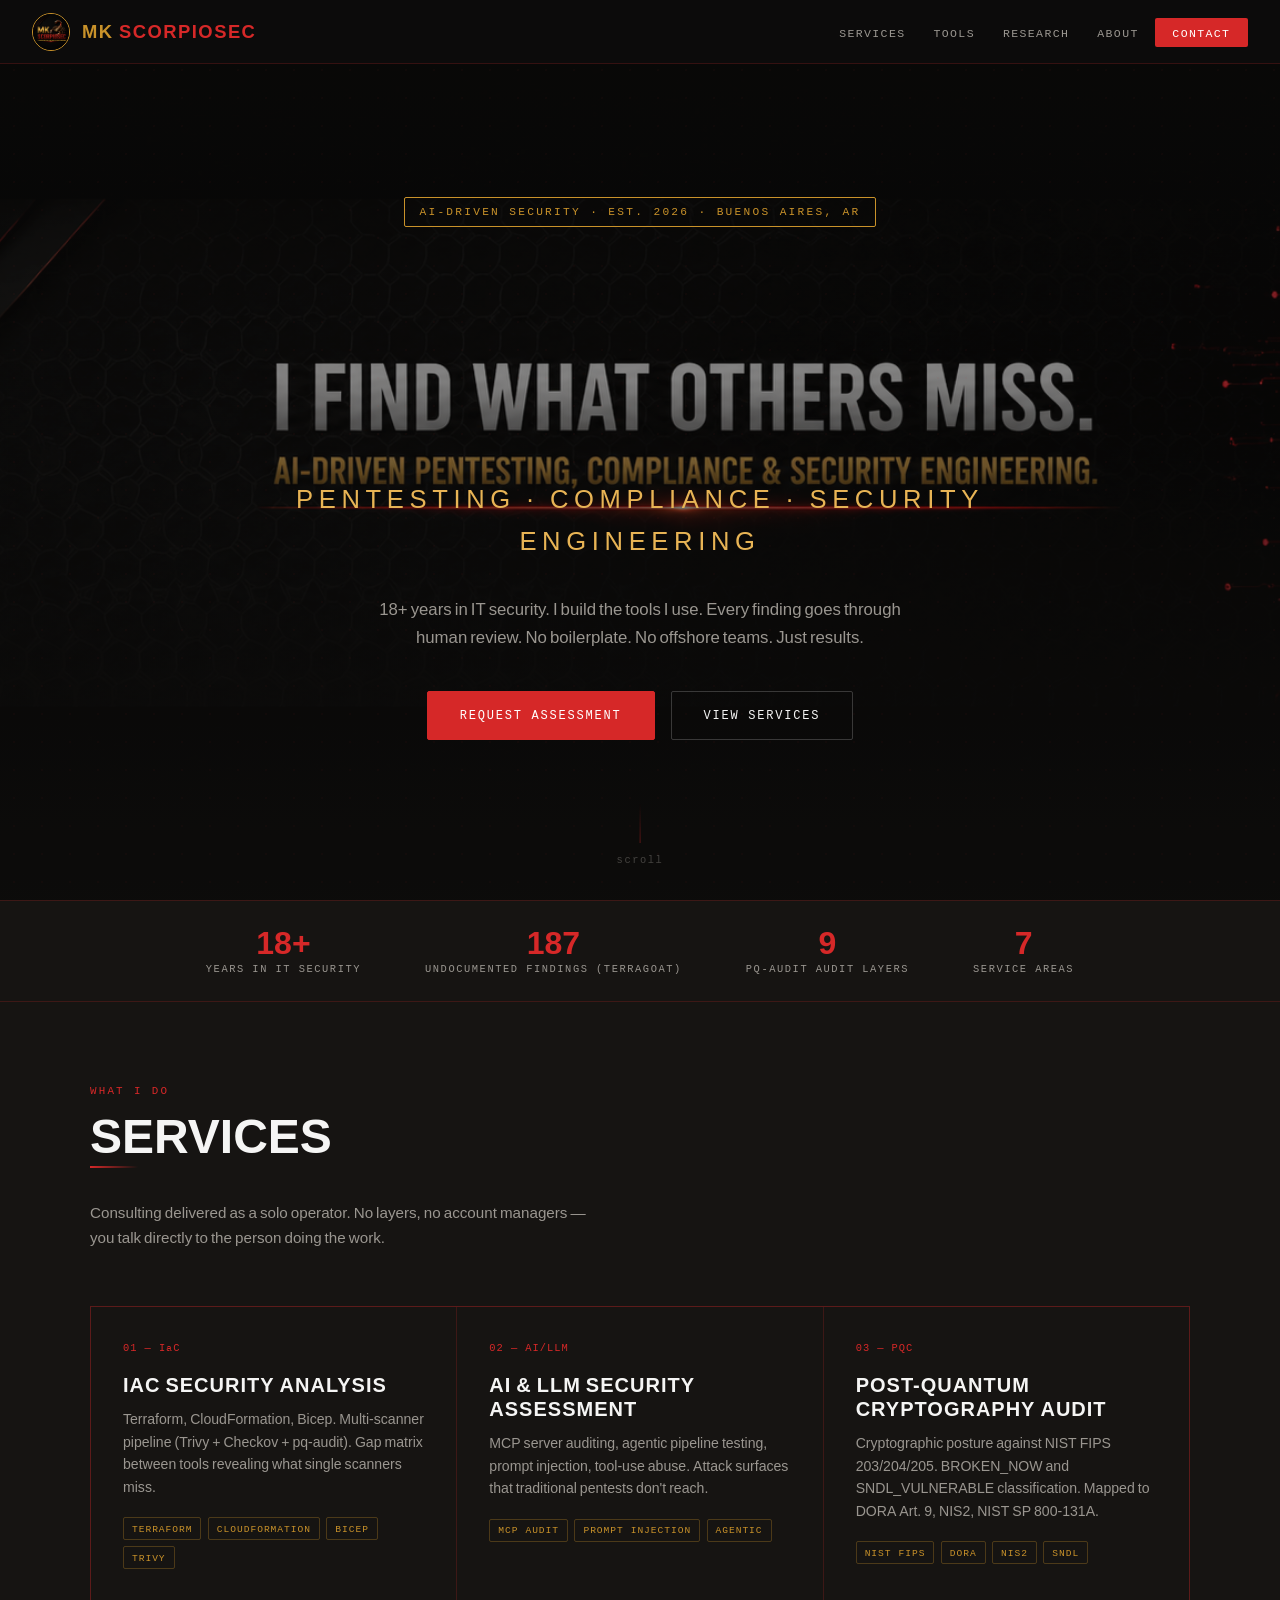
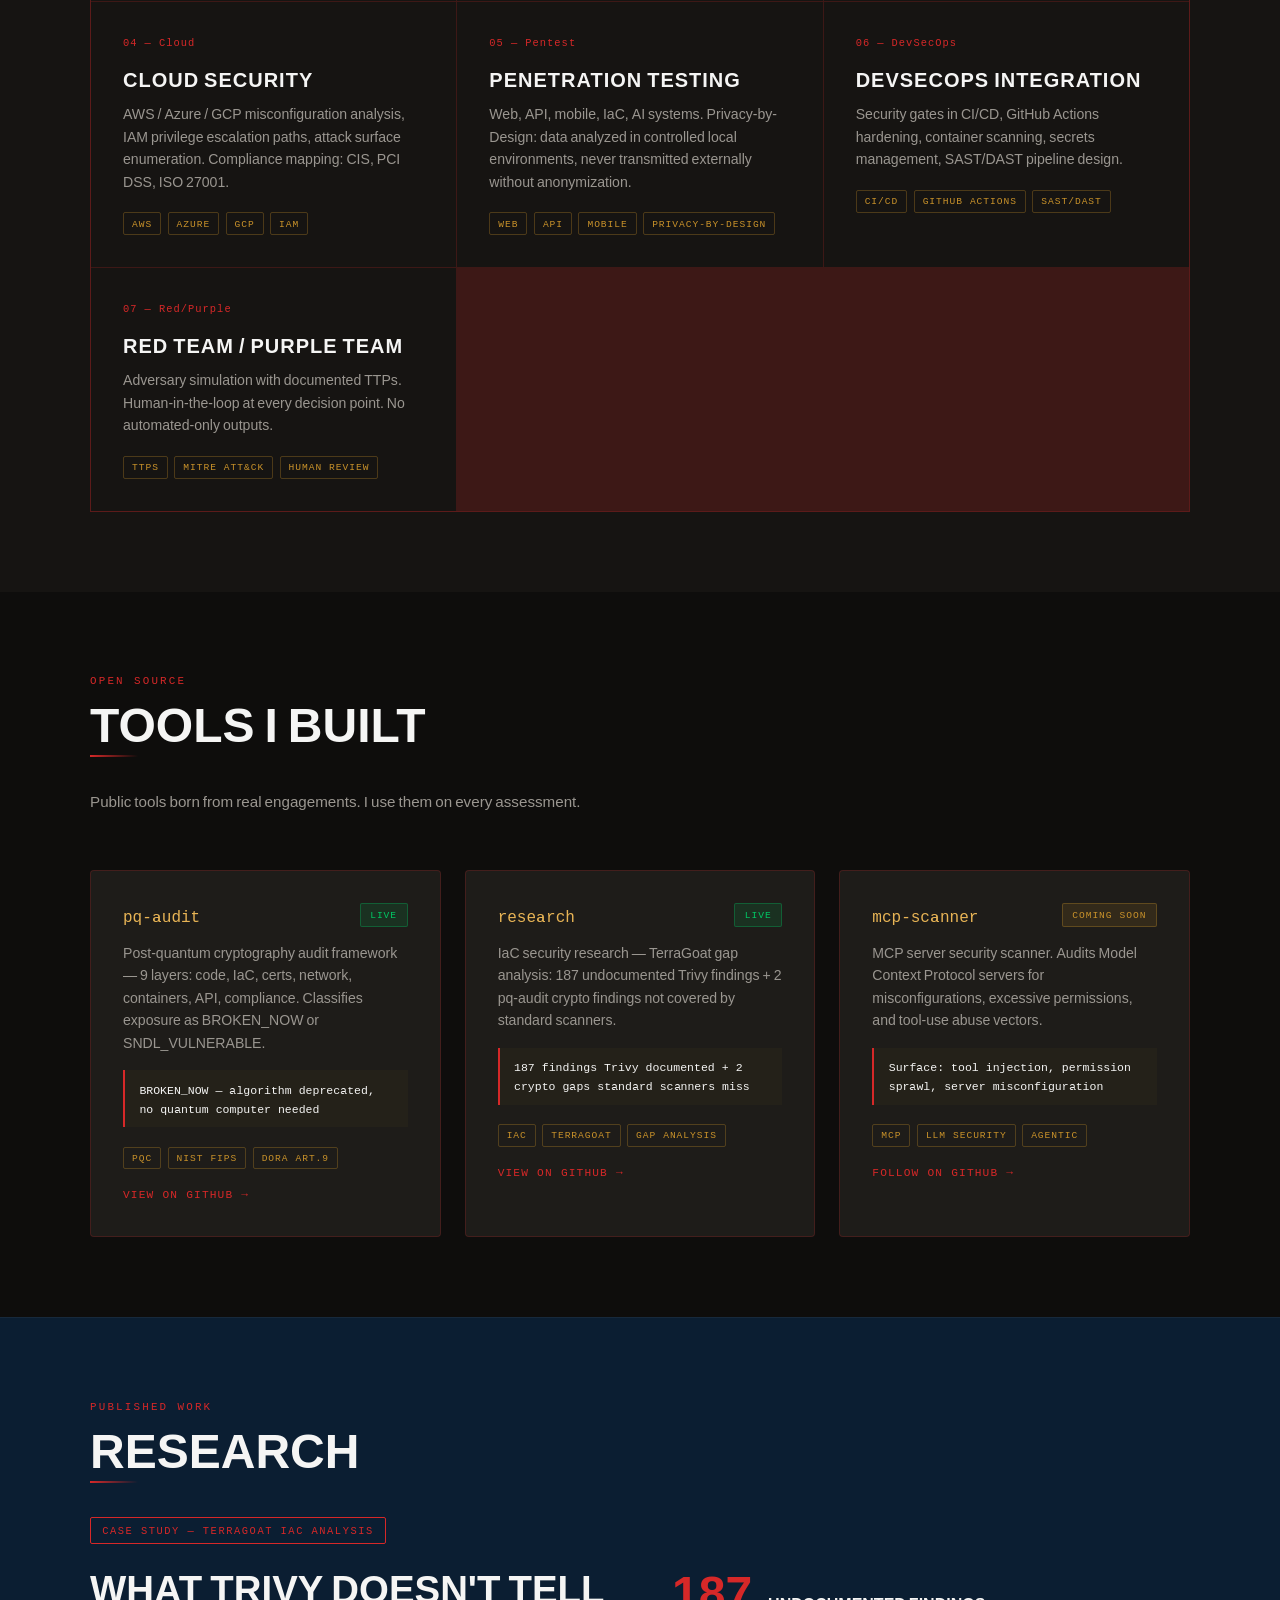
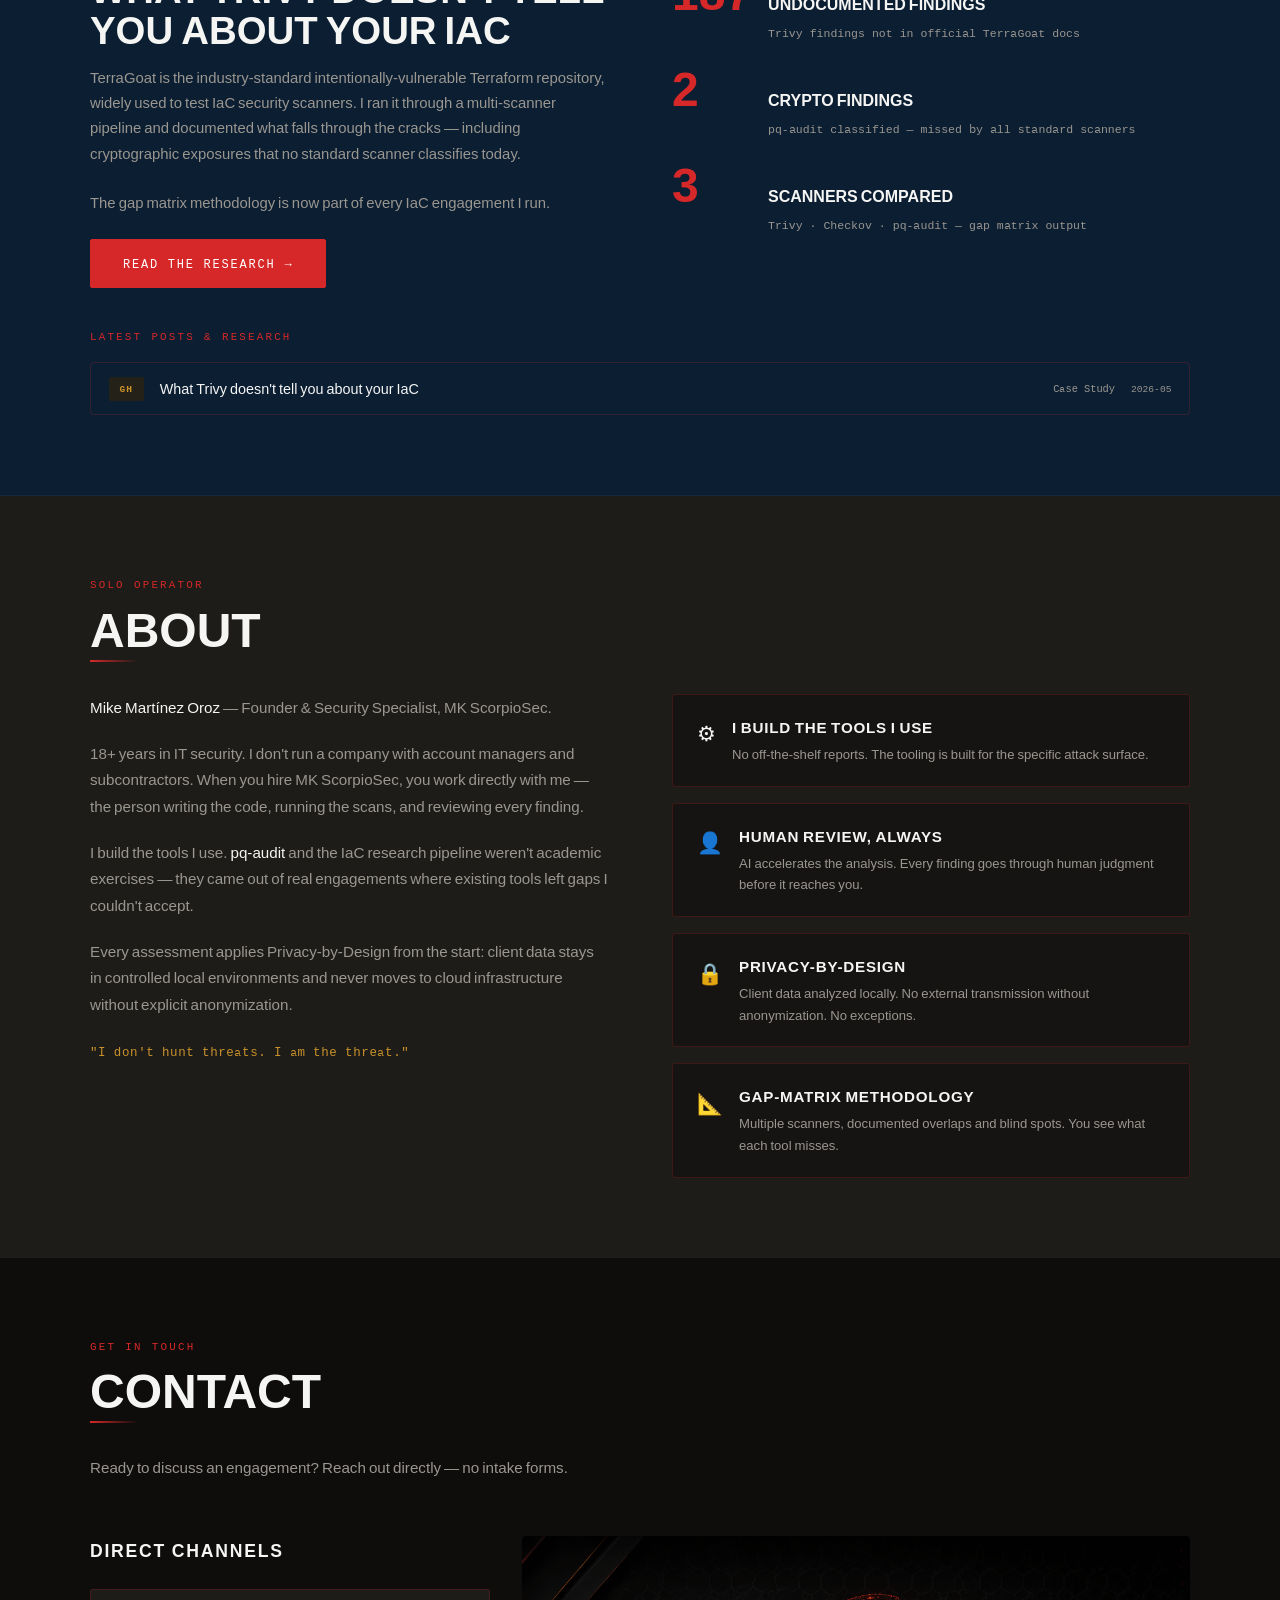
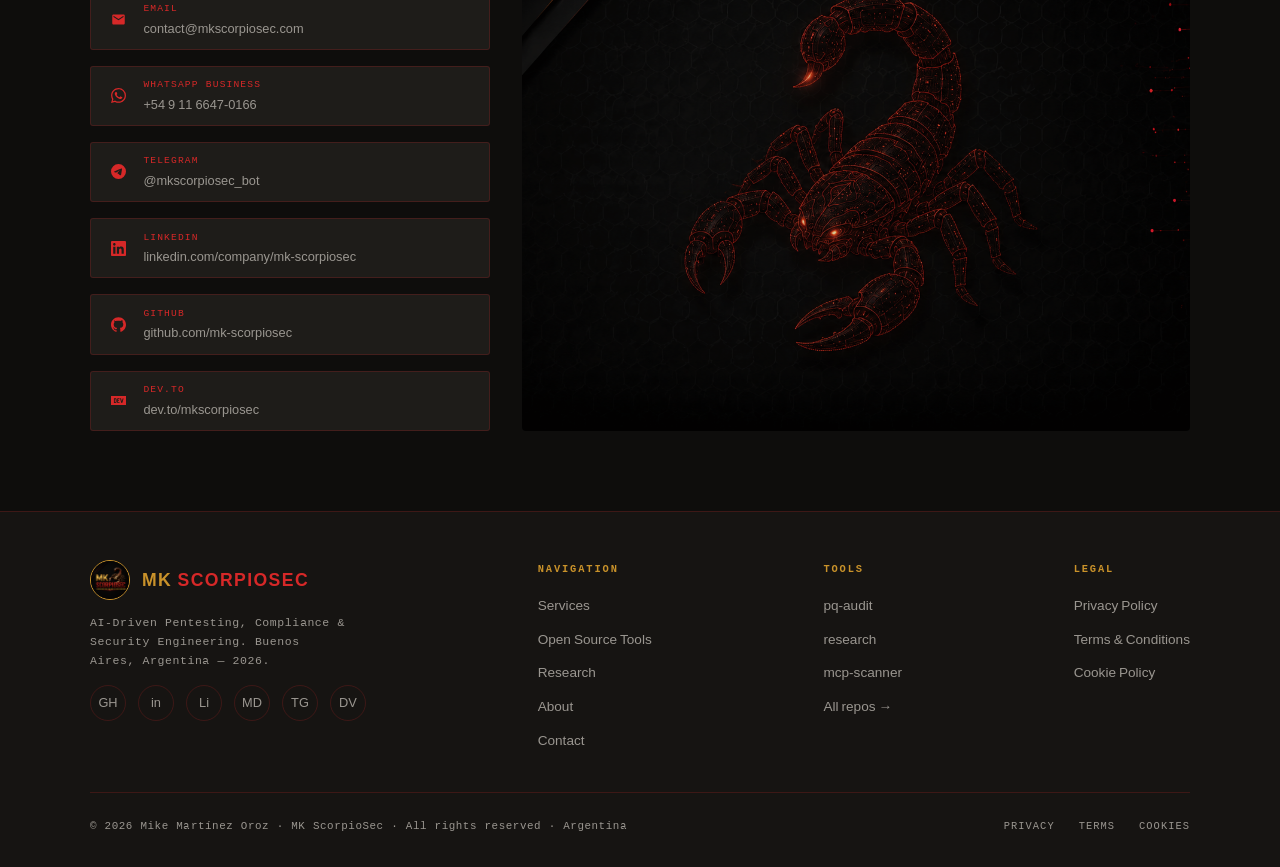
==== commit d56a1219: "Initial commit: website v1.0" ====
--- a/index.html
+++ b/index.html
@@ -835,7 +835,7 @@
       </div>
 
       <div class="contact-scorpion reveal">
-        <img src="assets/logo_scorpion.png" alt="MK ScorpioSec" loading="lazy">
+        <img src="assets/background_contact.png" alt="MK ScorpioSec" loading="lazy">
       </div>
 
     </div>
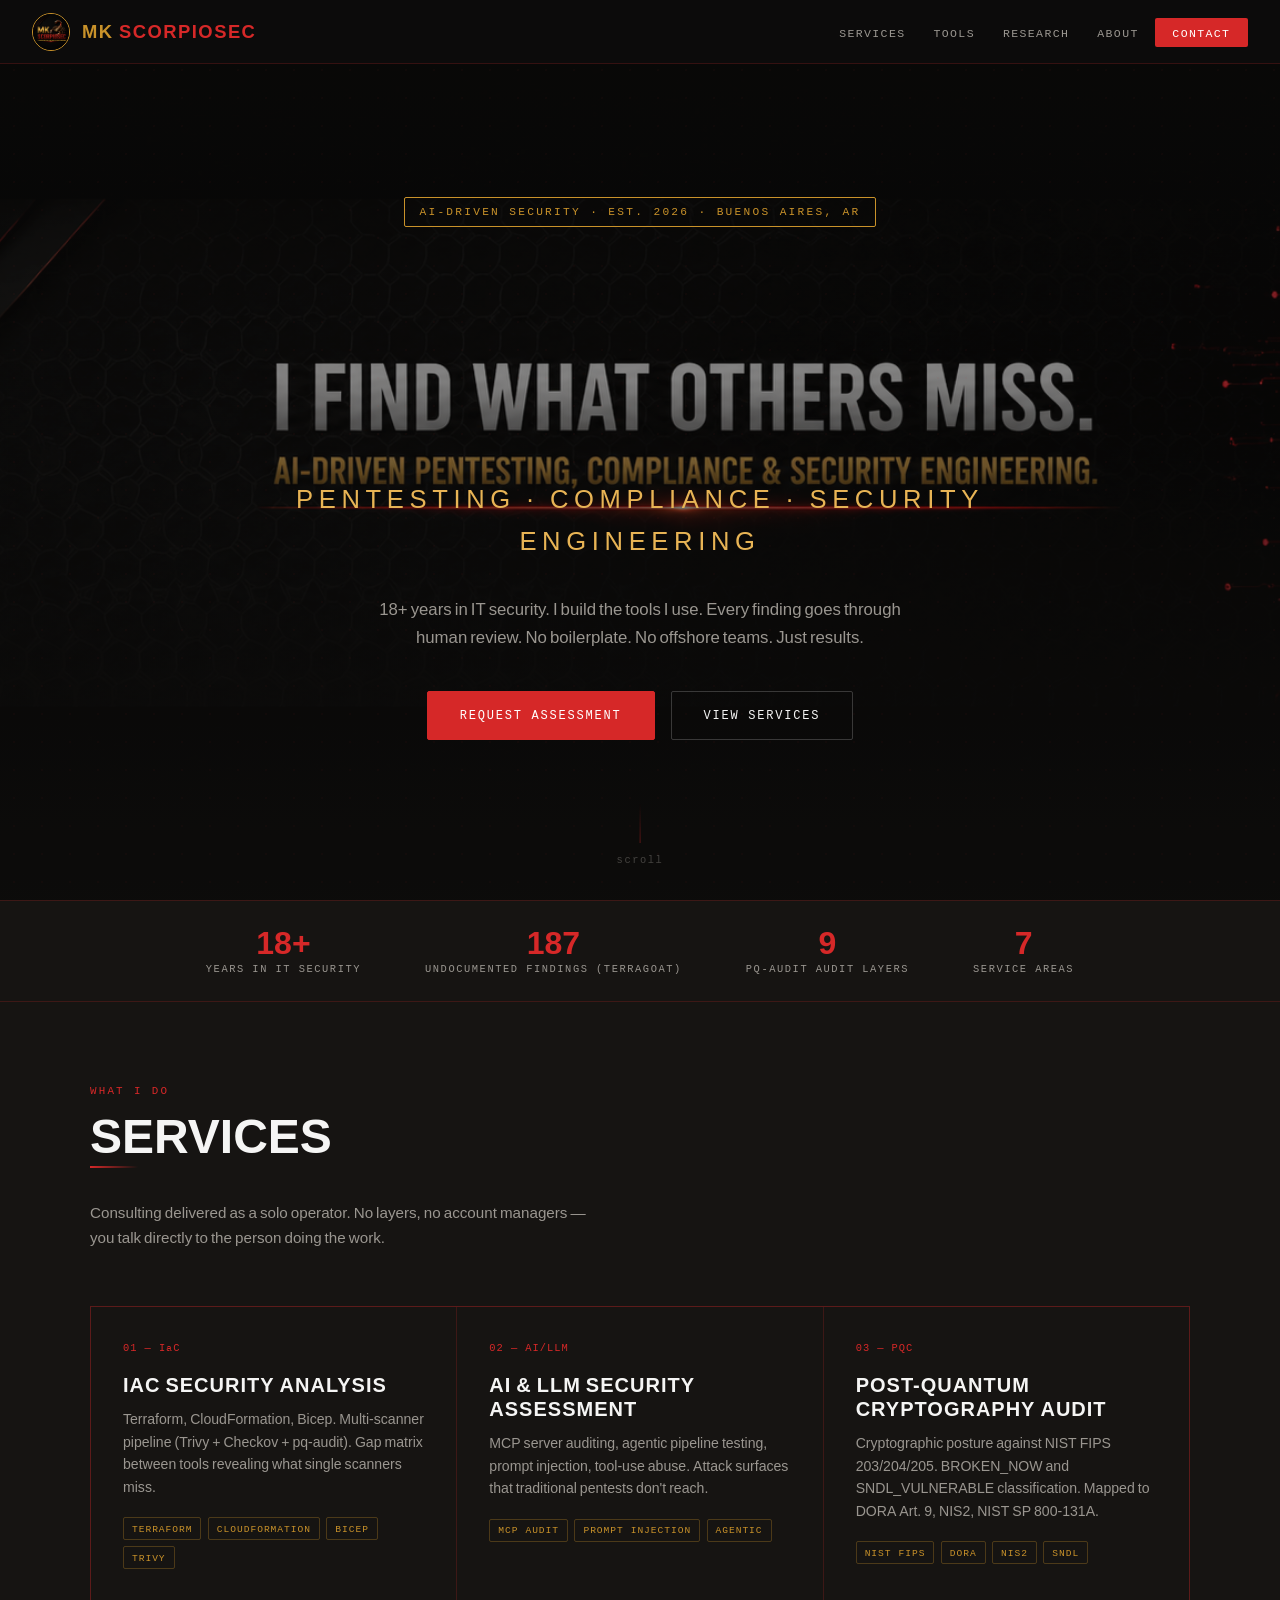
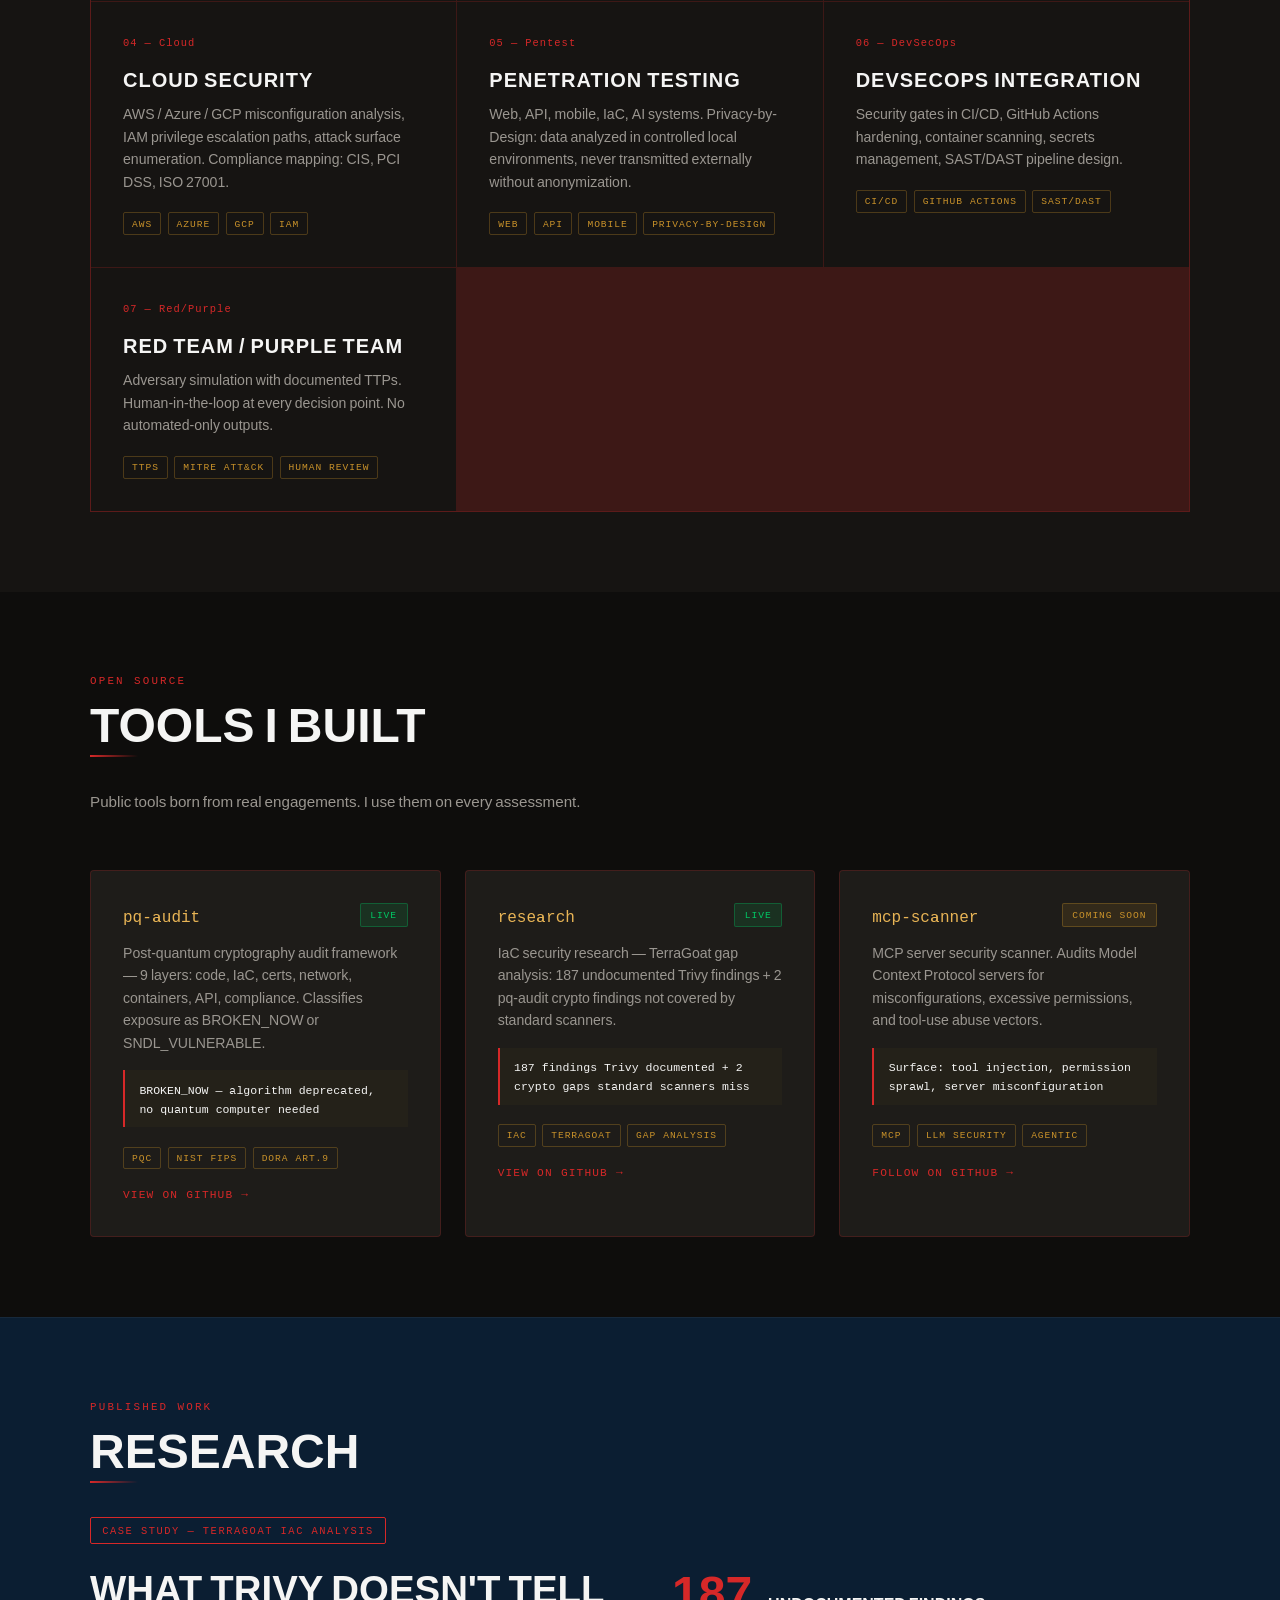
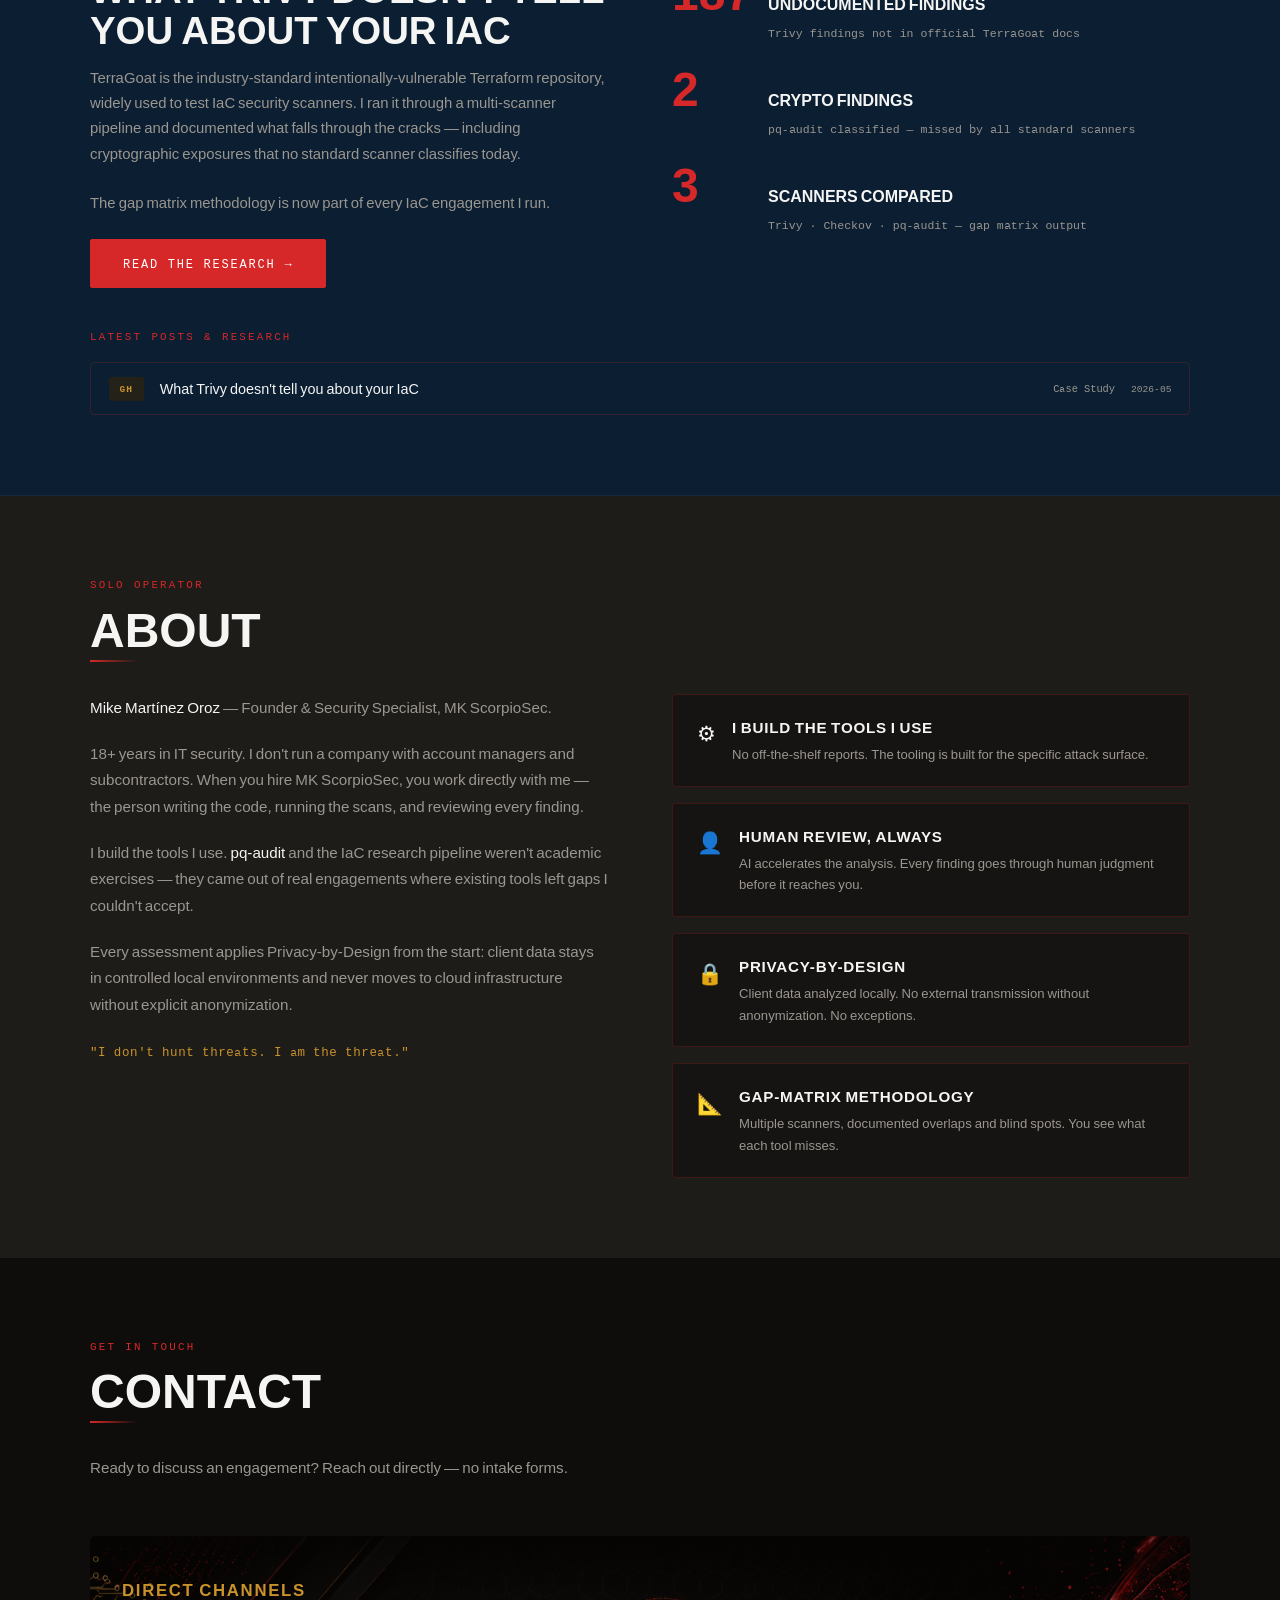
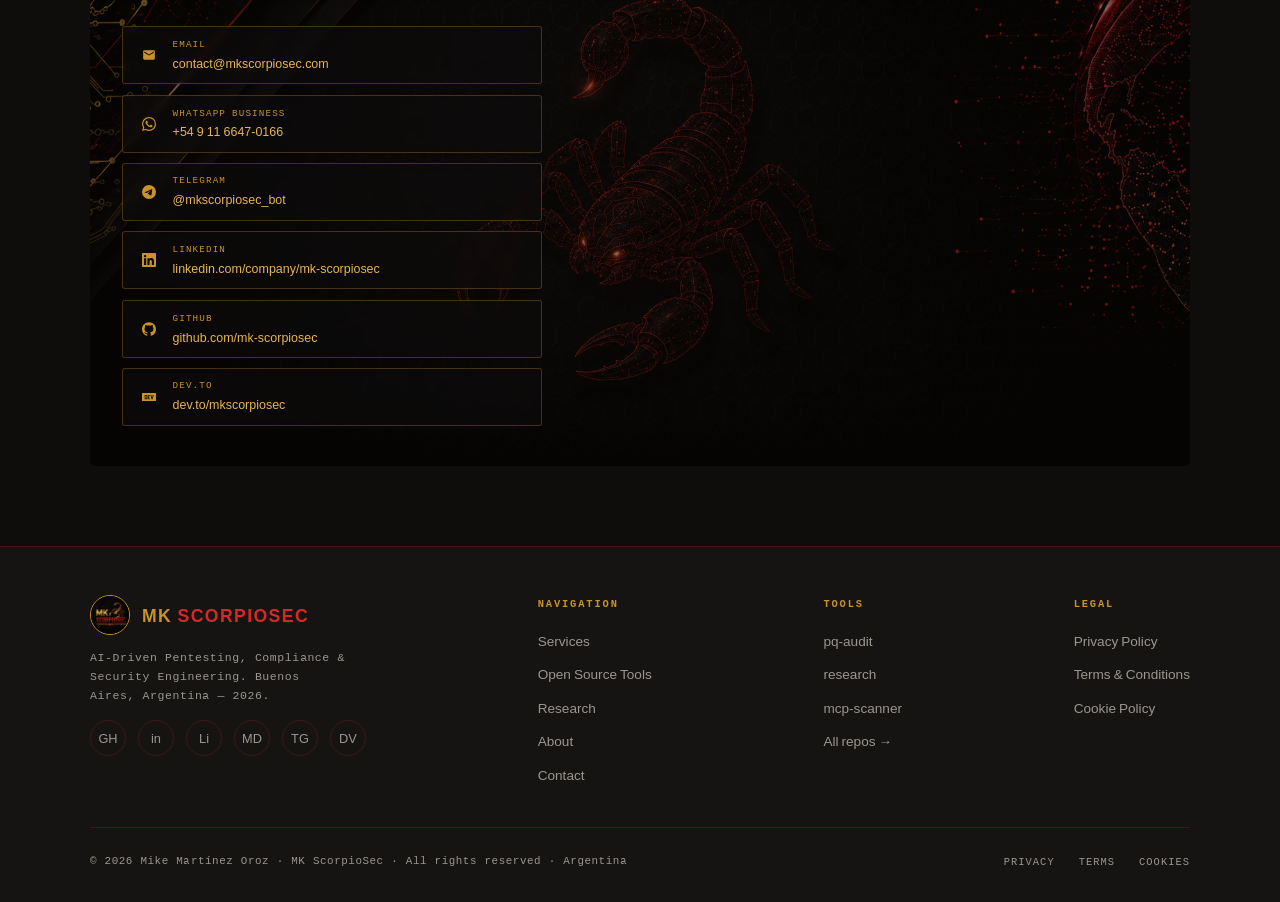
==== commit 5470374b: "Initial commit: website v1.0" ====
--- a/index.html
+++ b/index.html
@@ -424,22 +424,30 @@
 .form-group textarea { resize: vertical; min-height: 130px; }
 .contact-channels { display: flex; flex-direction: column; gap: 1rem; }
 .contact-channels h3 { font-family: var(--font-head); font-weight: 600; font-size: 1.1rem; text-transform: uppercase; letter-spacing: 0.1em; color: var(--light); margin-bottom: 0.5rem; }
-.contact-layout { display: grid; grid-template-columns: minmax(260px, 400px) 1fr; gap: 2rem; align-items: stretch; }
+.contact-bg {
+  position: relative; border-radius: 6px; overflow: hidden;
+  background: url('assets/background_contact.png') center/cover no-repeat;
+  padding: 2.5rem 2rem;
+}
+.contact-bg::before {
+  content: ''; position: absolute; inset: 0;
+  background: rgba(10,8,6,0.55); pointer-events: none;
+}
+.contact-channels { position: relative; z-index: 1; display: flex; flex-direction: column; gap: 0.65rem; max-width: 420px; }
+.contact-channels h3 { font-family: var(--font-head); font-weight: 600; font-size: 1.05rem; text-transform: uppercase; letter-spacing: 0.1em; color: var(--gold); margin-bottom: 0.75rem; }
 .channel {
   display: flex; align-items: center; gap: 0.75rem;
-  text-decoration: none; color: var(--muted);
-  padding: 0.6rem 0.9rem;
-  background: var(--dark3); border: 1px solid var(--border);
+  text-decoration: none; color: var(--gold-light);
+  padding: 0.55rem 0.85rem;
+  background: rgba(14,13,12,0.6); border: 1px solid rgba(201,146,42,0.3);
   border-radius: 3px; transition: all 0.2s; font-size: 0.85rem;
-}
-.channel:hover { border-color: var(--red); color: var(--light); transform: translateX(3px); }
-.channel-icon { width: 26px; height: 26px; display: flex; align-items: center; justify-content: center; flex-shrink: 0; }
-.channel-icon svg { width: 15px; height: 15px; fill: var(--red); }
-.channel-label { font-family: var(--font-mono); font-size: 0.6rem; letter-spacing: 0.12em; text-transform: uppercase; color: var(--red); display: block; margin-bottom: 0.05rem; }
-.channel-value { font-size: 0.8rem; }
-.contact-scorpion { display: flex; align-items: stretch; }
-.contact-scorpion img { width: 100%; height: 100%; object-fit: cover; object-position: center; border-radius: 4px; opacity: 0.85; min-height: 100%; }
-@media (max-width: 600px) { .contact-layout { grid-template-columns: 1fr; } .contact-scorpion { display: none; } }
+  backdrop-filter: blur(4px);
+}
+.channel:hover { border-color: var(--gold); color: #fff; transform: translateX(3px); }
+.channel-icon { width: 24px; height: 24px; display: flex; align-items: center; justify-content: center; flex-shrink: 0; }
+.channel-icon svg { width: 14px; height: 14px; fill: var(--gold); }
+.channel-label { font-family: var(--font-mono); font-size: 0.58rem; letter-spacing: 0.12em; text-transform: uppercase; color: var(--gold); display: block; margin-bottom: 0.04rem; }
+.channel-value { font-size: 0.78rem; color: var(--gold-light); }
 
 /* ── FOOTER ── */
 footer { background: var(--dark2); border-top: 1px solid var(--border); padding: 3rem 2rem 2rem; }
@@ -796,9 +804,8 @@
     <h2 class="section-title reveal">Contact</h2>
     <div class="section-divider reveal"></div>
     <p class="section-sub reveal">Ready to discuss an engagement? Reach out directly — no intake forms.</p>
-    <div class="contact-layout">
-
-      <div class="contact-channels reveal">
+    <div class="contact-bg reveal">
+      <div class="contact-channels">
         <h3>Direct Channels</h3>
 
         <a class="channel" href="#" onclick="handleEmailClick(event)" title="Email">
@@ -833,11 +840,6 @@
         </a>
 
       </div>
-
-      <div class="contact-scorpion reveal">
-        <img src="assets/background_contact.png" alt="MK ScorpioSec" loading="lazy">
-      </div>
-
     </div>
   </div>
 </section>
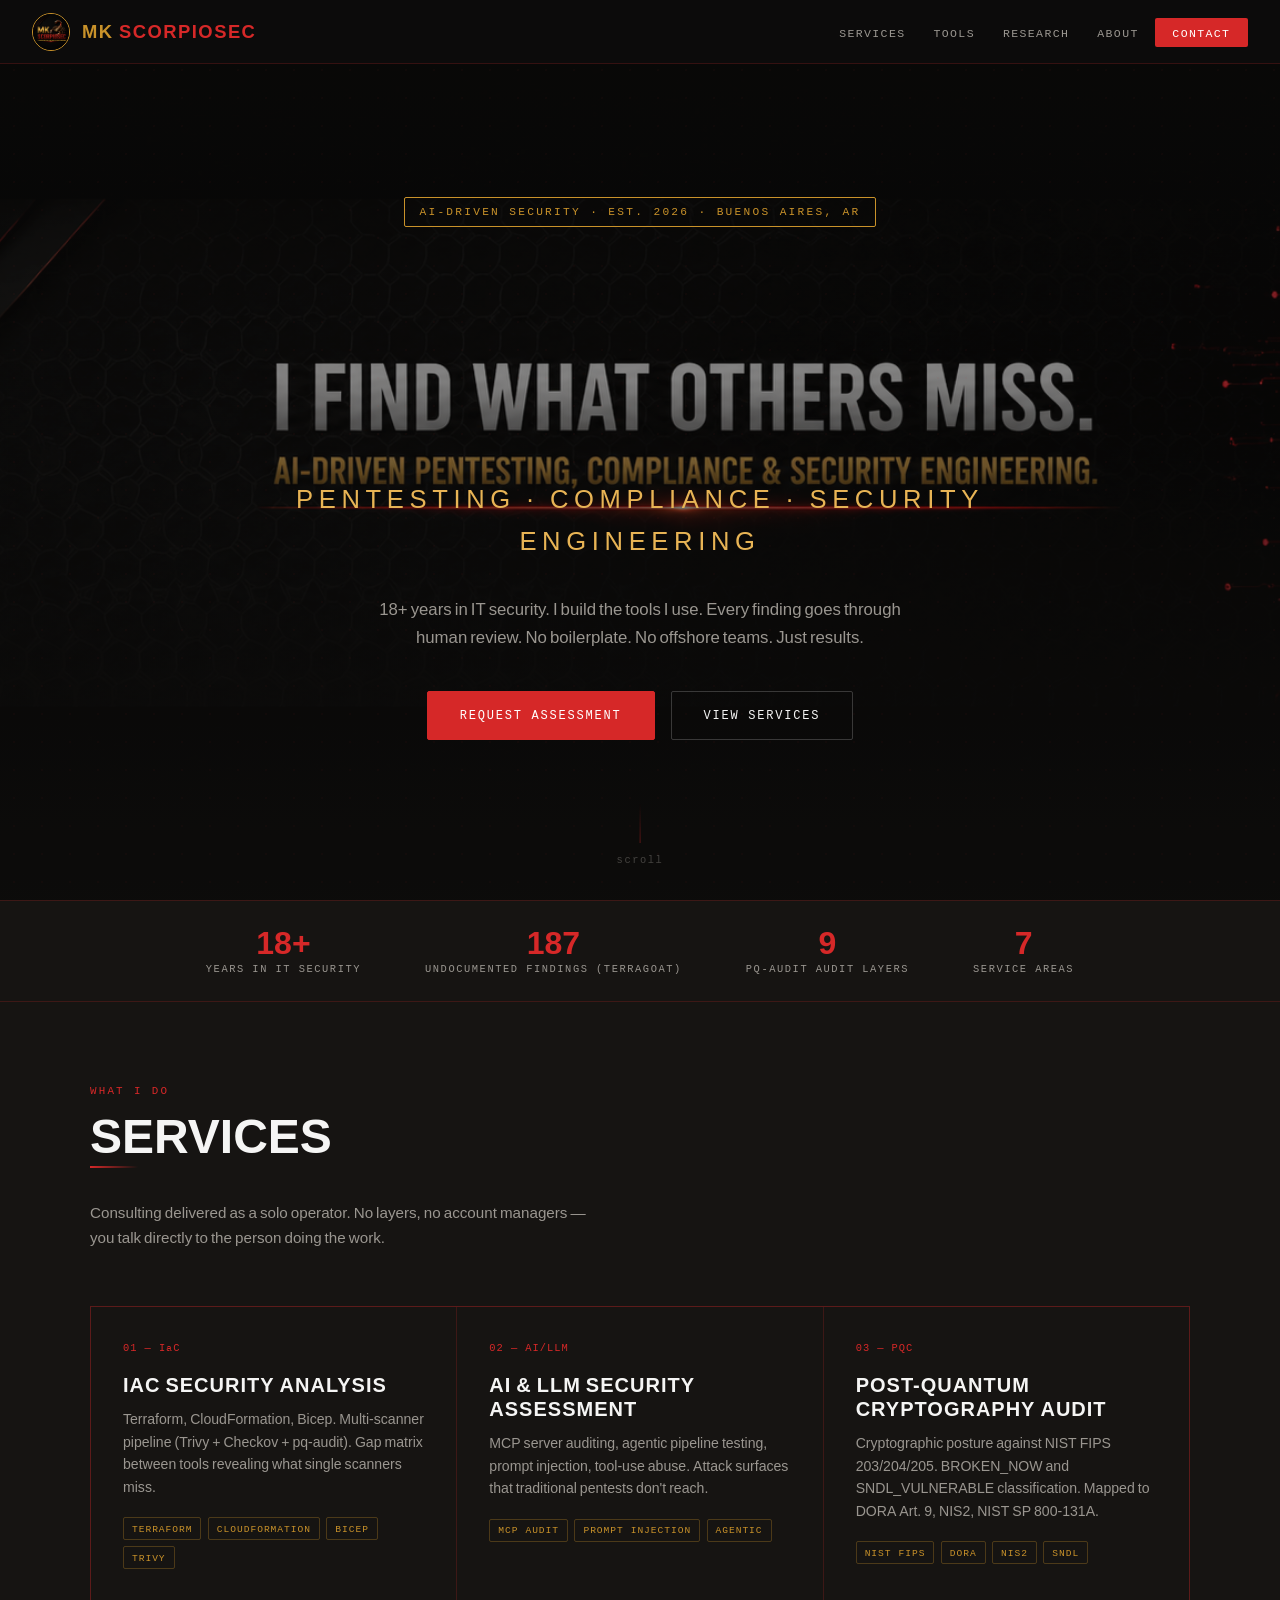
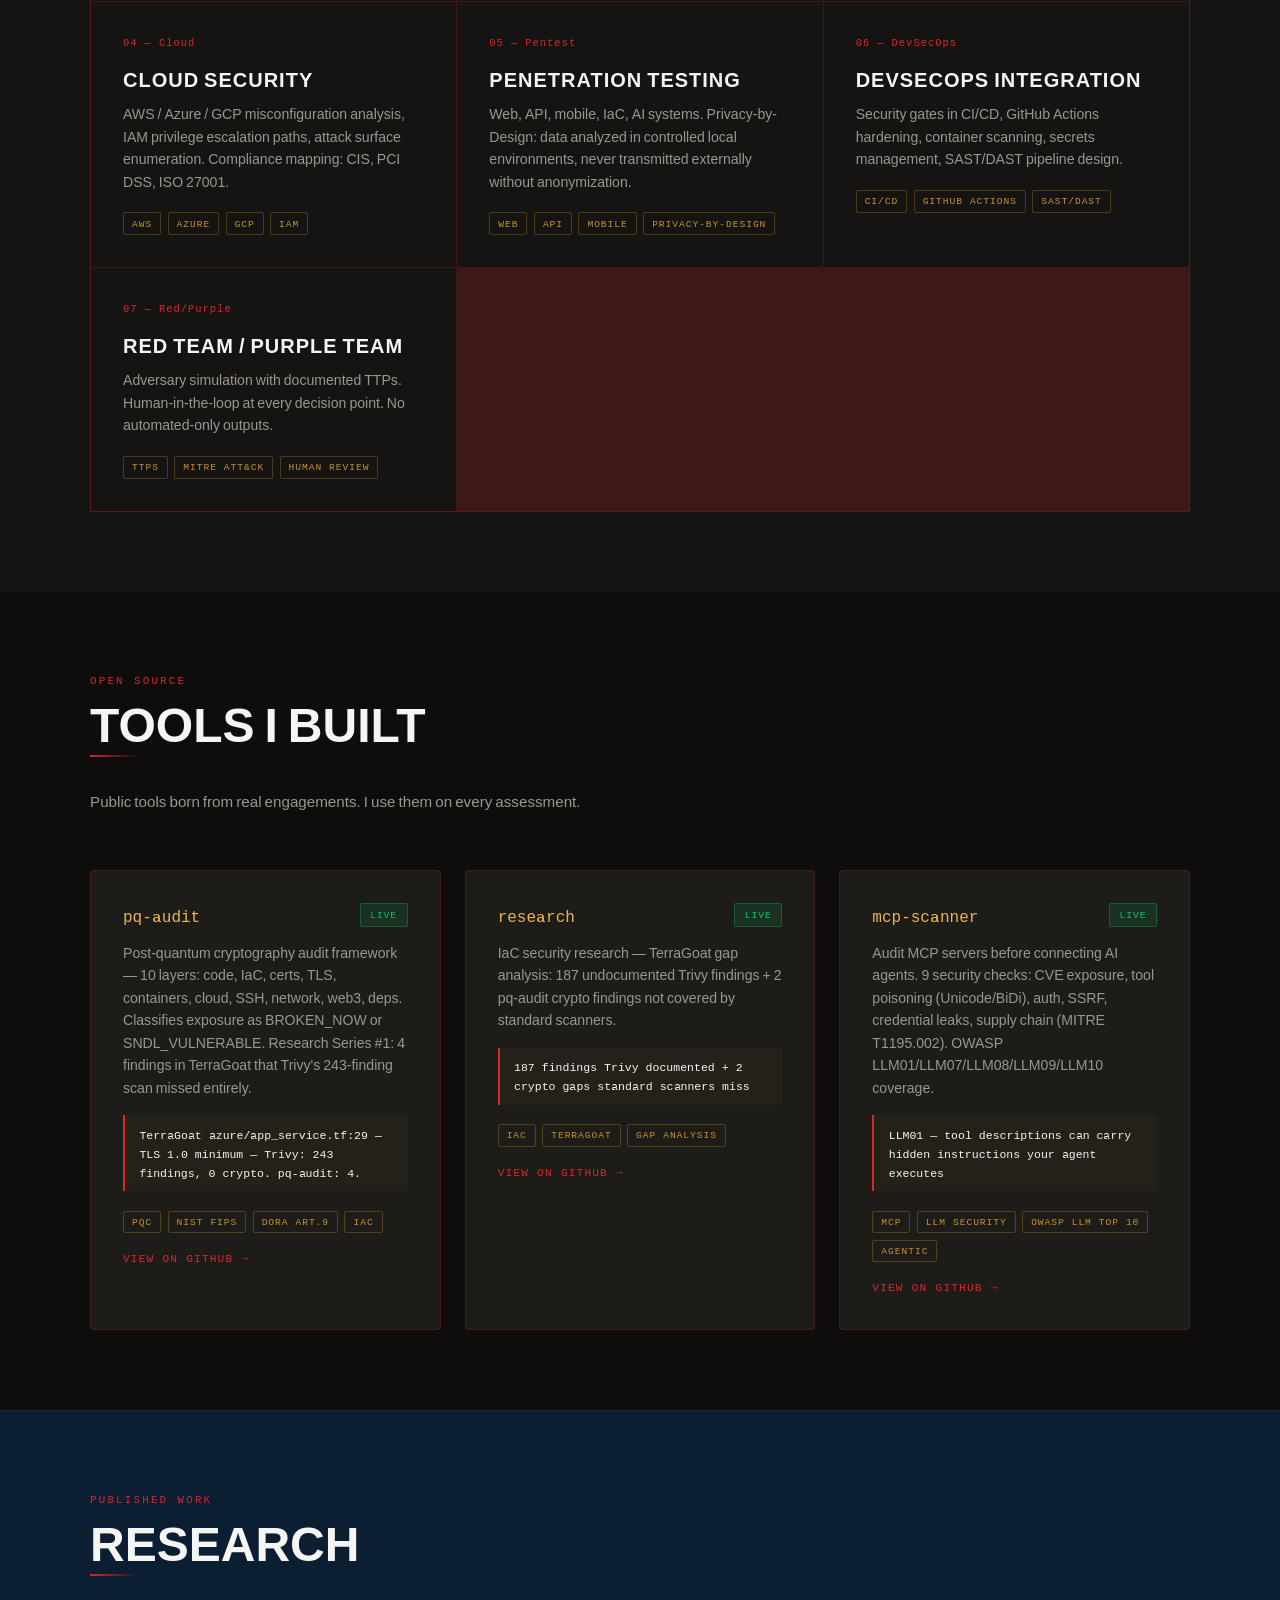
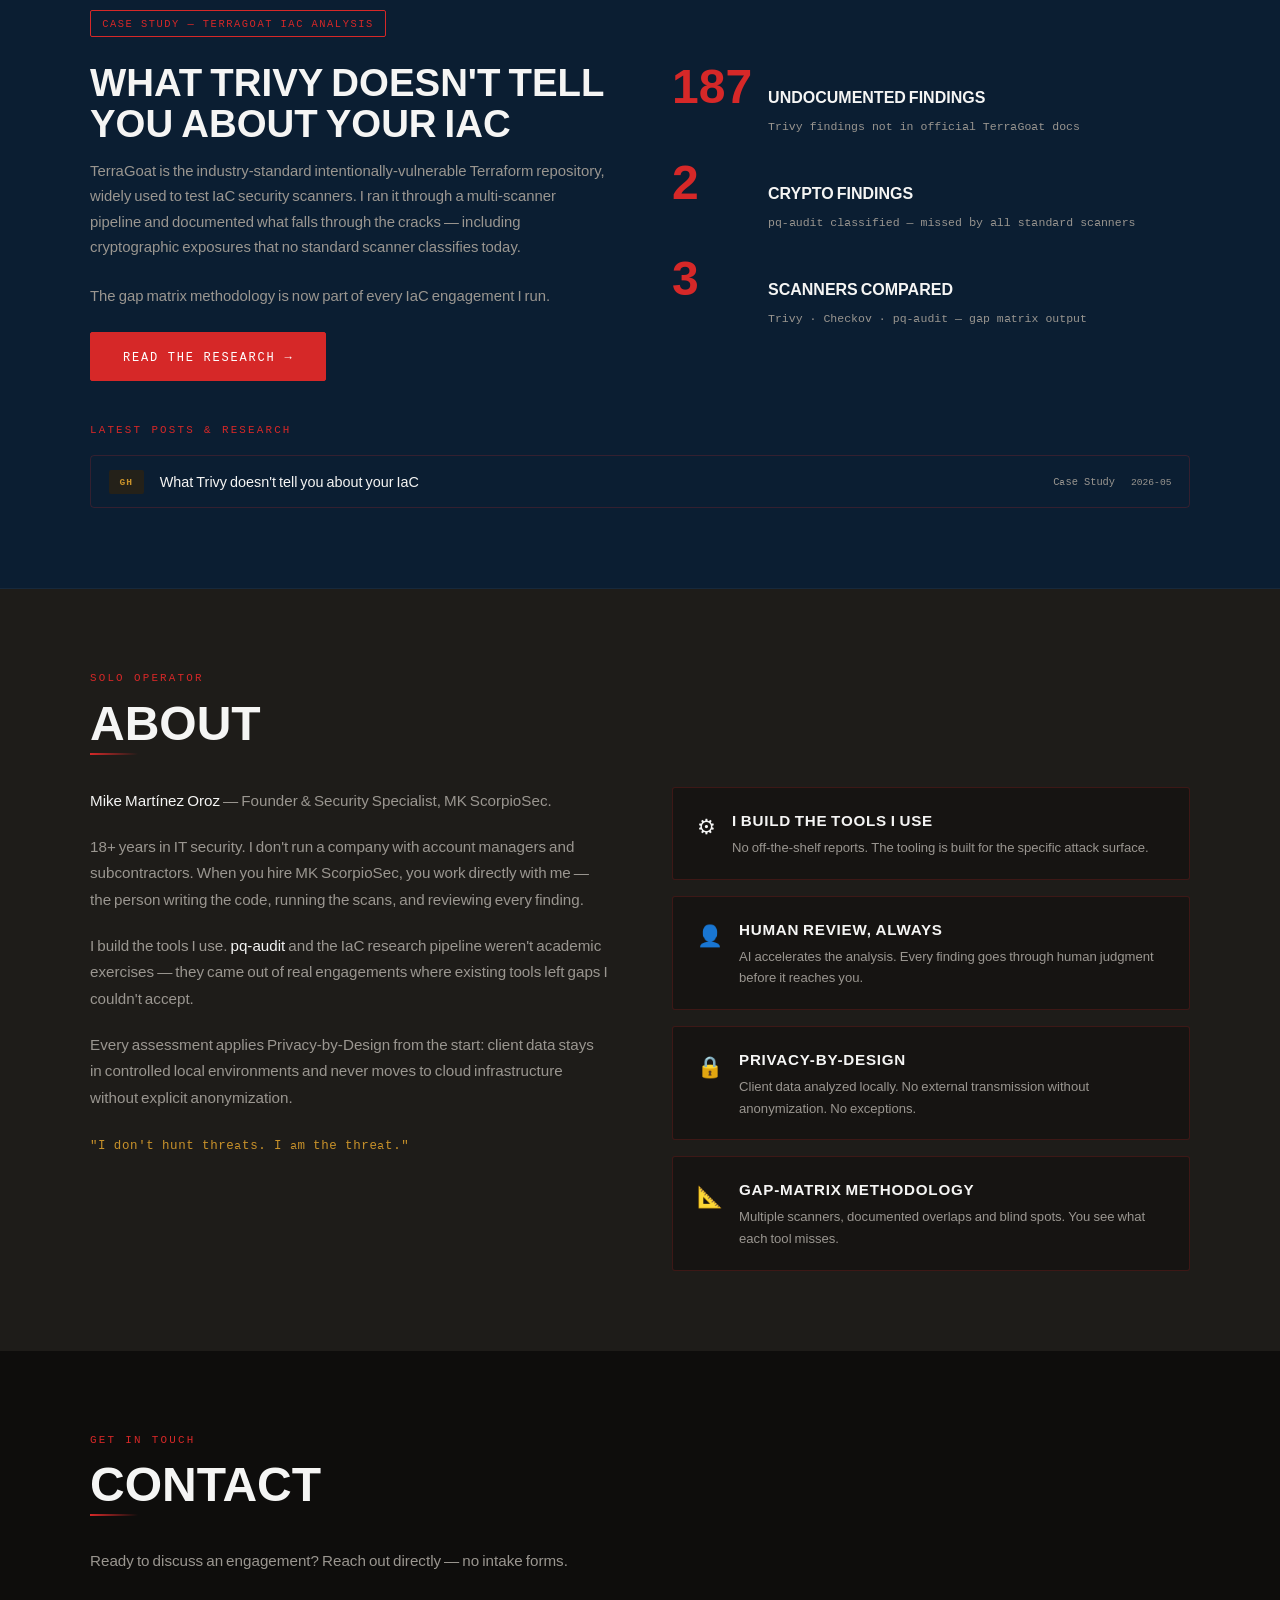
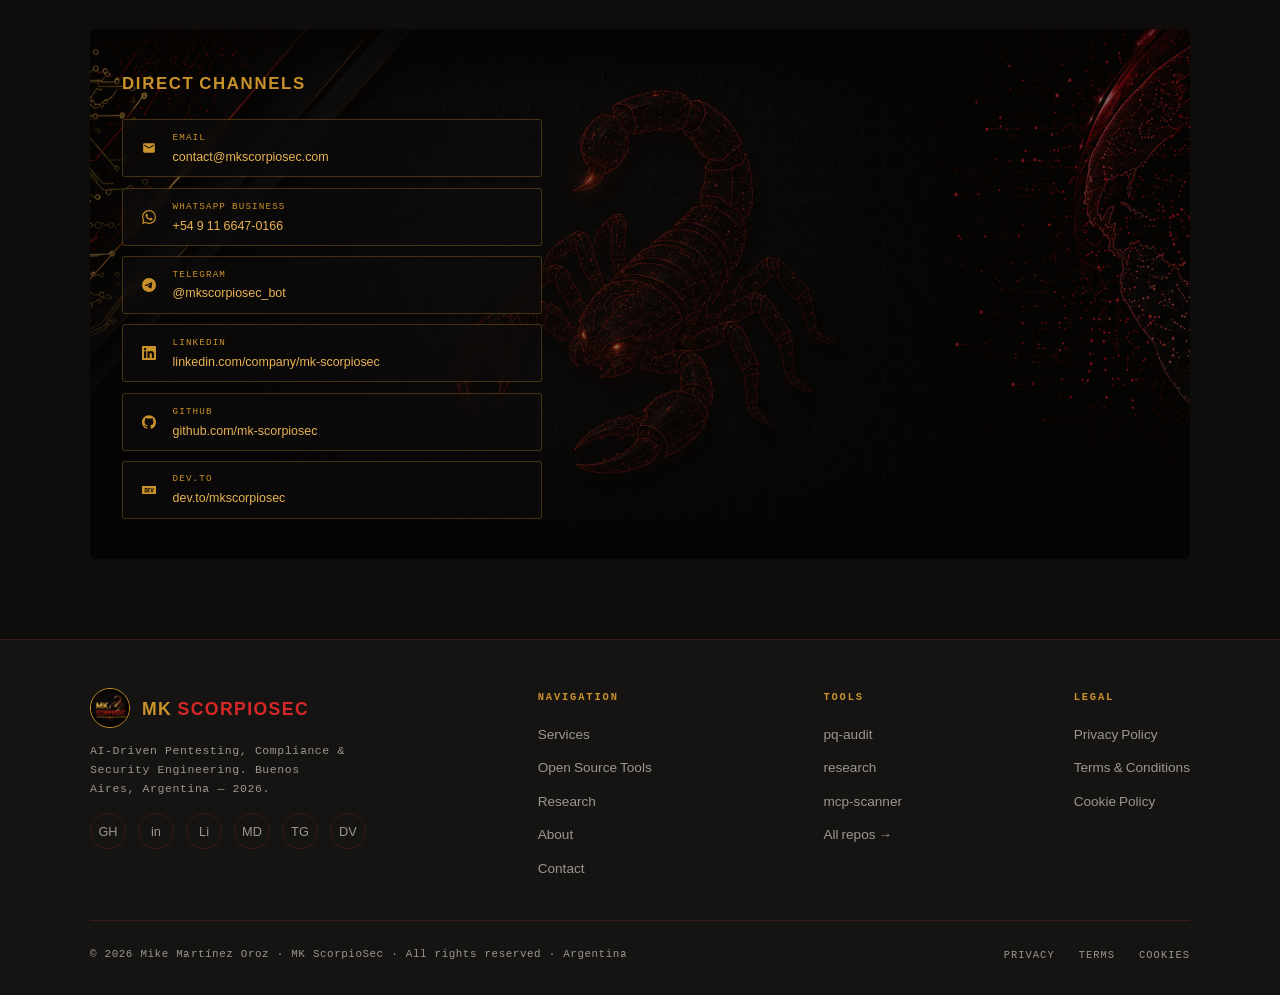
==== commit 93b830b9: "feat: update tools section Co-Authored-By: Claude Sonnet 4.6 <noreply@anthropic.com>" ====
--- a/index.html
+++ b/index.html
@@ -661,10 +661,10 @@
           <div class="tool-name">pq-audit</div>
           <span class="tool-status status-live">Live</span>
         </div>
-        <div class="tool-desc">Post-quantum cryptography audit framework — 9 layers: code, IaC, certs, network, containers, API, compliance. Classifies exposure as BROKEN_NOW or SNDL_VULNERABLE.</div>
-        <div class="tool-finding">BROKEN_NOW — algorithm deprecated, no quantum computer needed</div>
+        <div class="tool-desc">Post-quantum cryptography audit framework — 10 layers: code, IaC, certs, TLS, containers, cloud, SSH, network, web3, deps. Classifies exposure as BROKEN_NOW or SNDL_VULNERABLE. Research Series #1: 4 findings in TerraGoat that Trivy's 243-finding scan missed entirely.</div>
+        <div class="tool-finding">TerraGoat azure/app_service.tf:29 — TLS 1.0 minimum — Trivy: 243 findings, 0 crypto. pq-audit: 4.</div>
         <div class="service-tags" style="margin-bottom:1rem">
-          <span class="tag">PQC</span><span class="tag">NIST FIPS</span><span class="tag">DORA Art.9</span>
+          <span class="tag">PQC</span><span class="tag">NIST FIPS</span><span class="tag">DORA Art.9</span><span class="tag">IaC</span>
         </div>
         <div class="tool-link">View on GitHub</div>
       </a>
@@ -685,14 +685,14 @@
       <a href="https://github.com/MK-ScorpioSec/mcp-scanner" target="_blank" rel="noopener" class="tool-card reveal">
         <div class="tool-header">
           <div class="tool-name">mcp-scanner</div>
-          <span class="tool-status status-soon">Coming Soon</span>
-        </div>
-        <div class="tool-desc">MCP server security scanner. Audits Model Context Protocol servers for misconfigurations, excessive permissions, and tool-use abuse vectors.</div>
-        <div class="tool-finding">Surface: tool injection, permission sprawl, server misconfiguration</div>
+          <span class="tool-status status-live">Live</span>
+        </div>
+        <div class="tool-desc">Audit MCP servers before connecting AI agents. 9 security checks: CVE exposure, tool poisoning (Unicode/BiDi), auth, SSRF, credential leaks, supply chain (MITRE T1195.002). OWASP LLM01/LLM07/LLM08/LLM09/LLM10 coverage.</div>
+        <div class="tool-finding">LLM01 — tool descriptions can carry hidden instructions your agent executes</div>
         <div class="service-tags" style="margin-bottom:1rem">
-          <span class="tag">MCP</span><span class="tag">LLM Security</span><span class="tag">Agentic</span>
-        </div>
-        <div class="tool-link">Follow on GitHub</div>
+          <span class="tag">MCP</span><span class="tag">LLM Security</span><span class="tag">OWASP LLM Top 10</span><span class="tag">Agentic</span>
+        </div>
+        <div class="tool-link">View on GitHub</div>
       </a>
 
     </div>
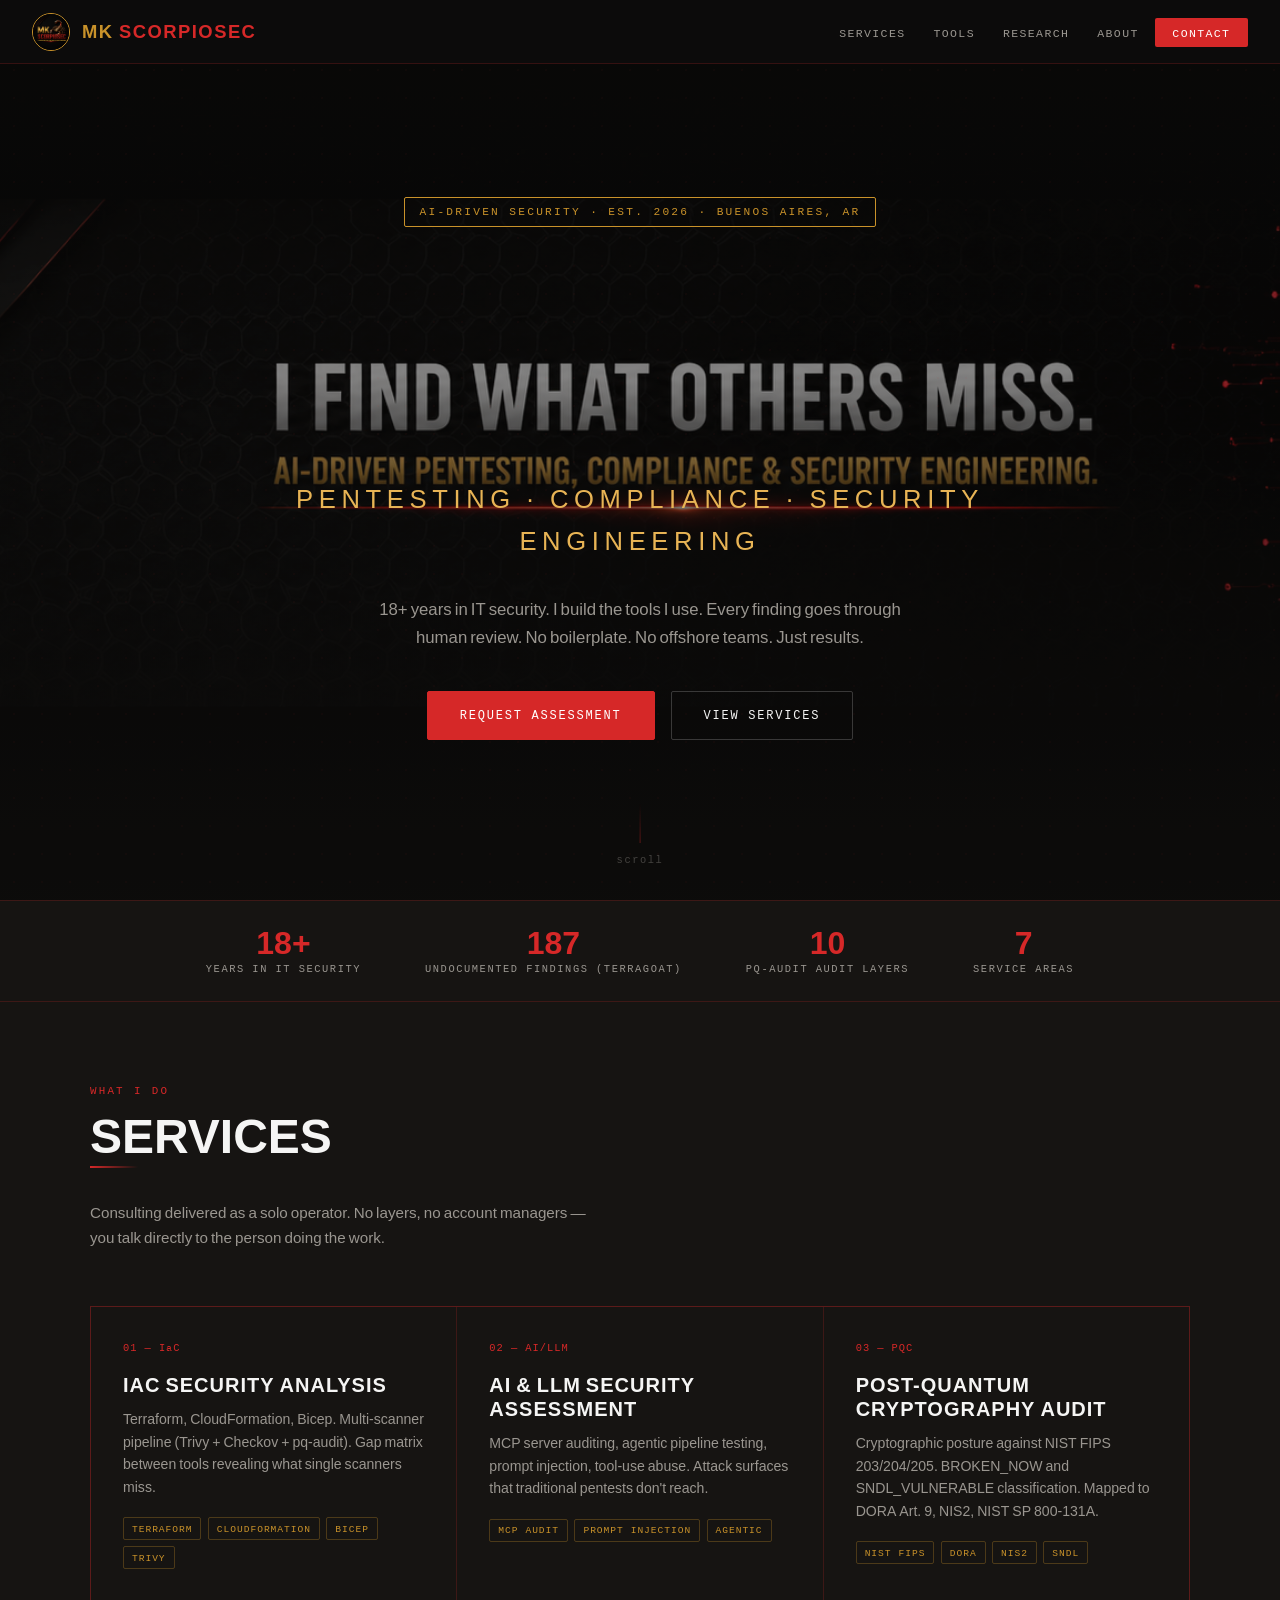
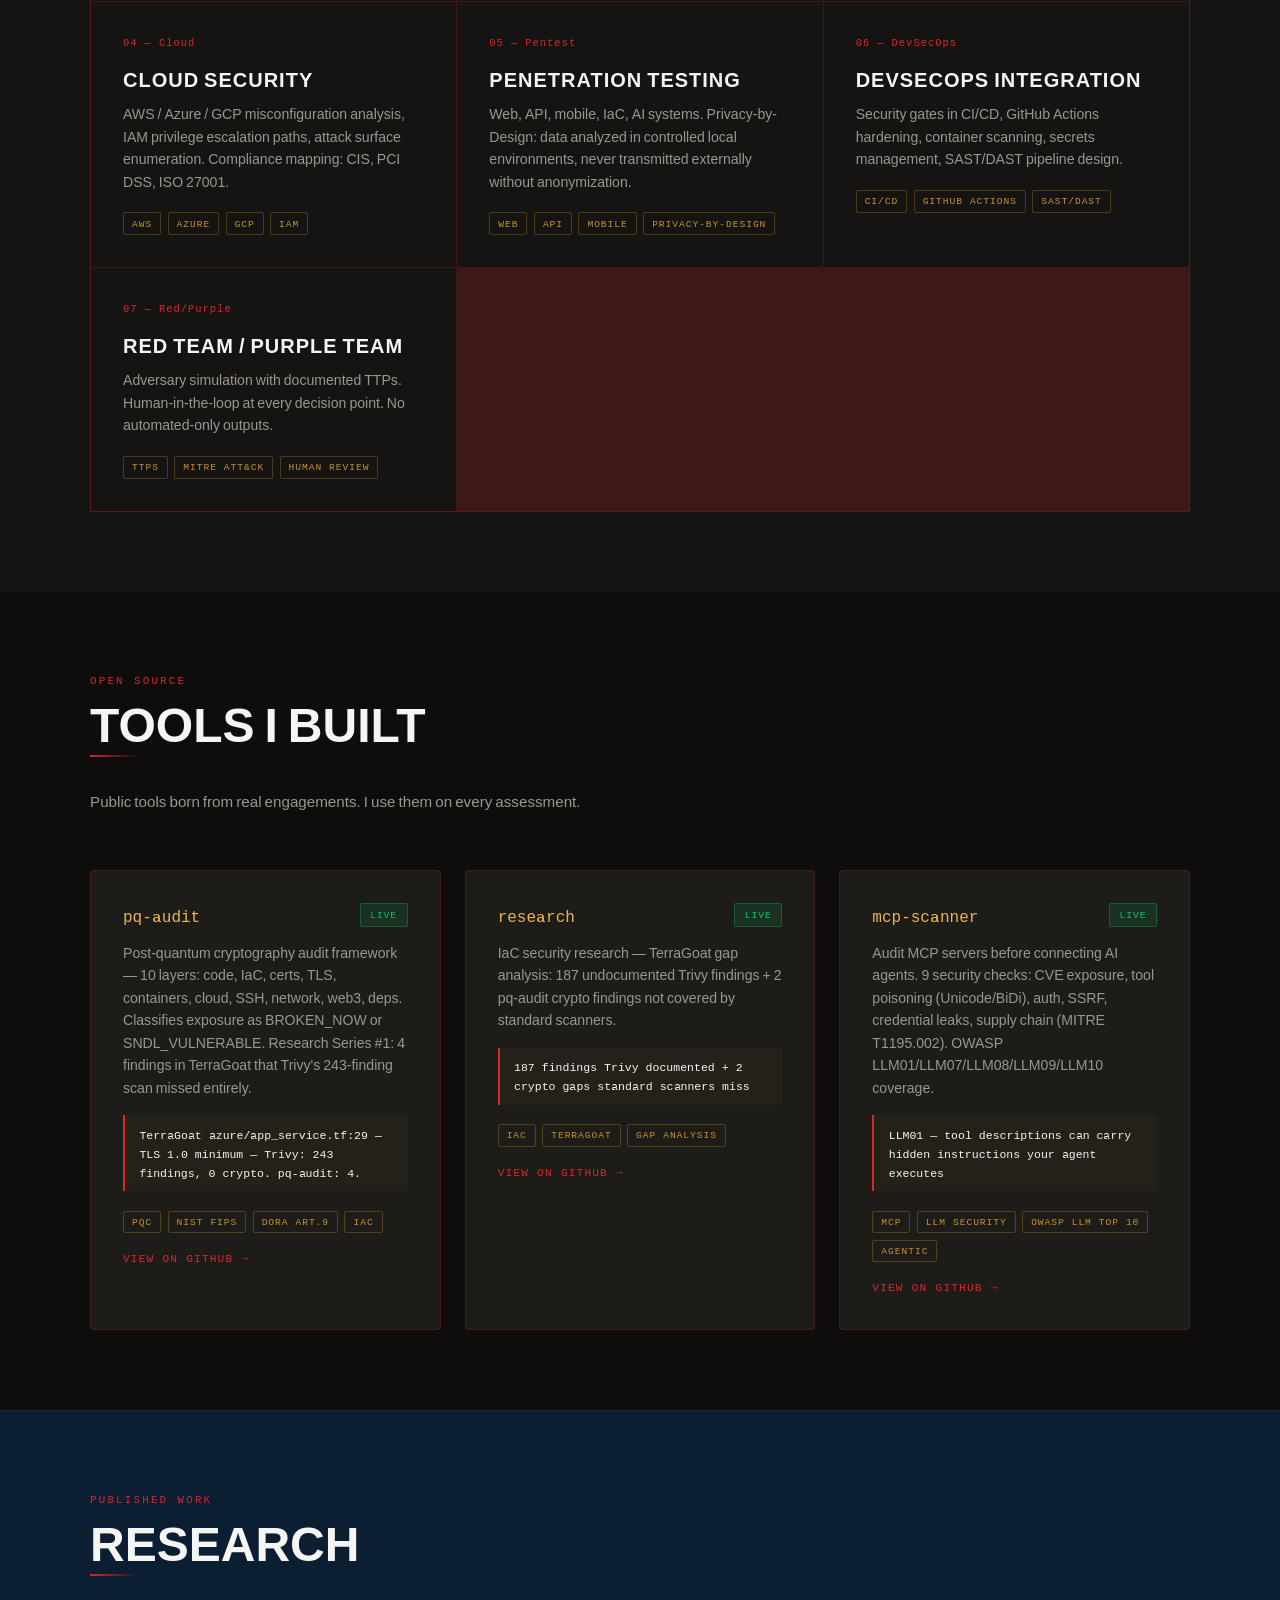
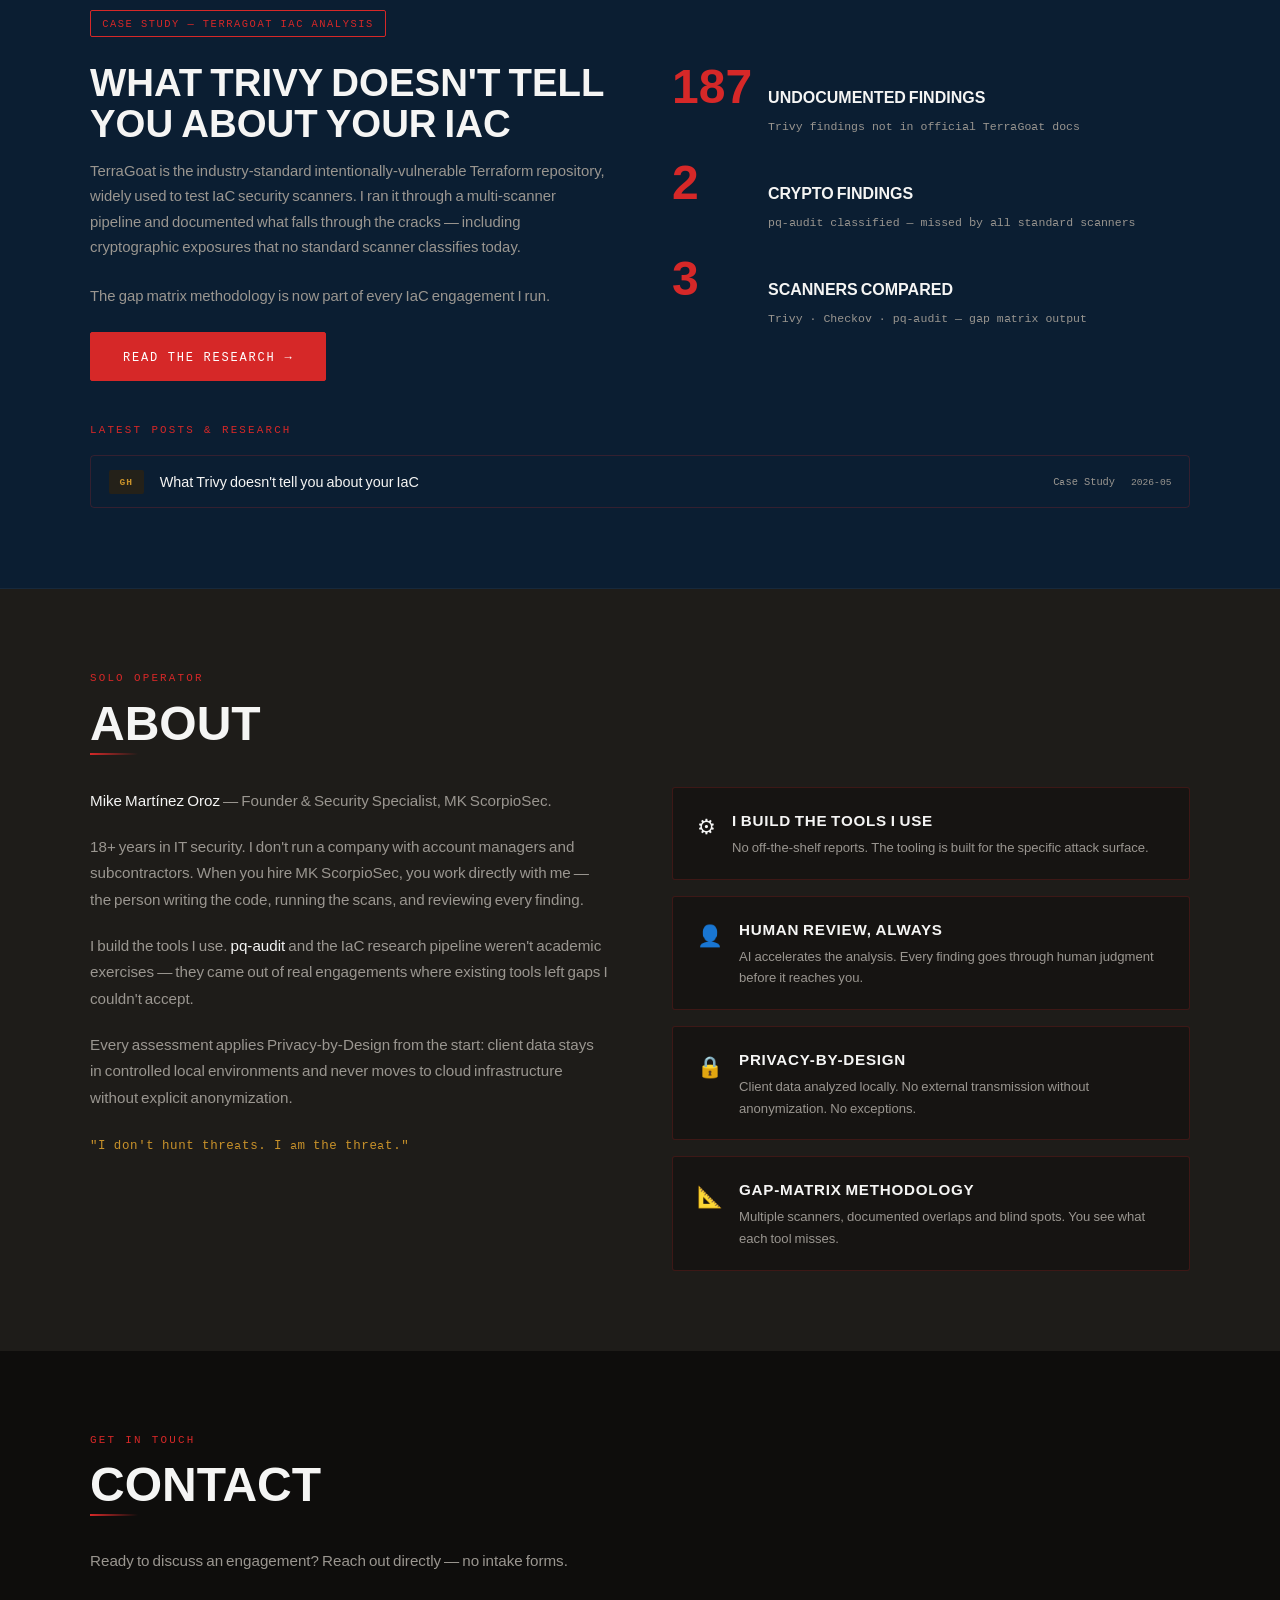
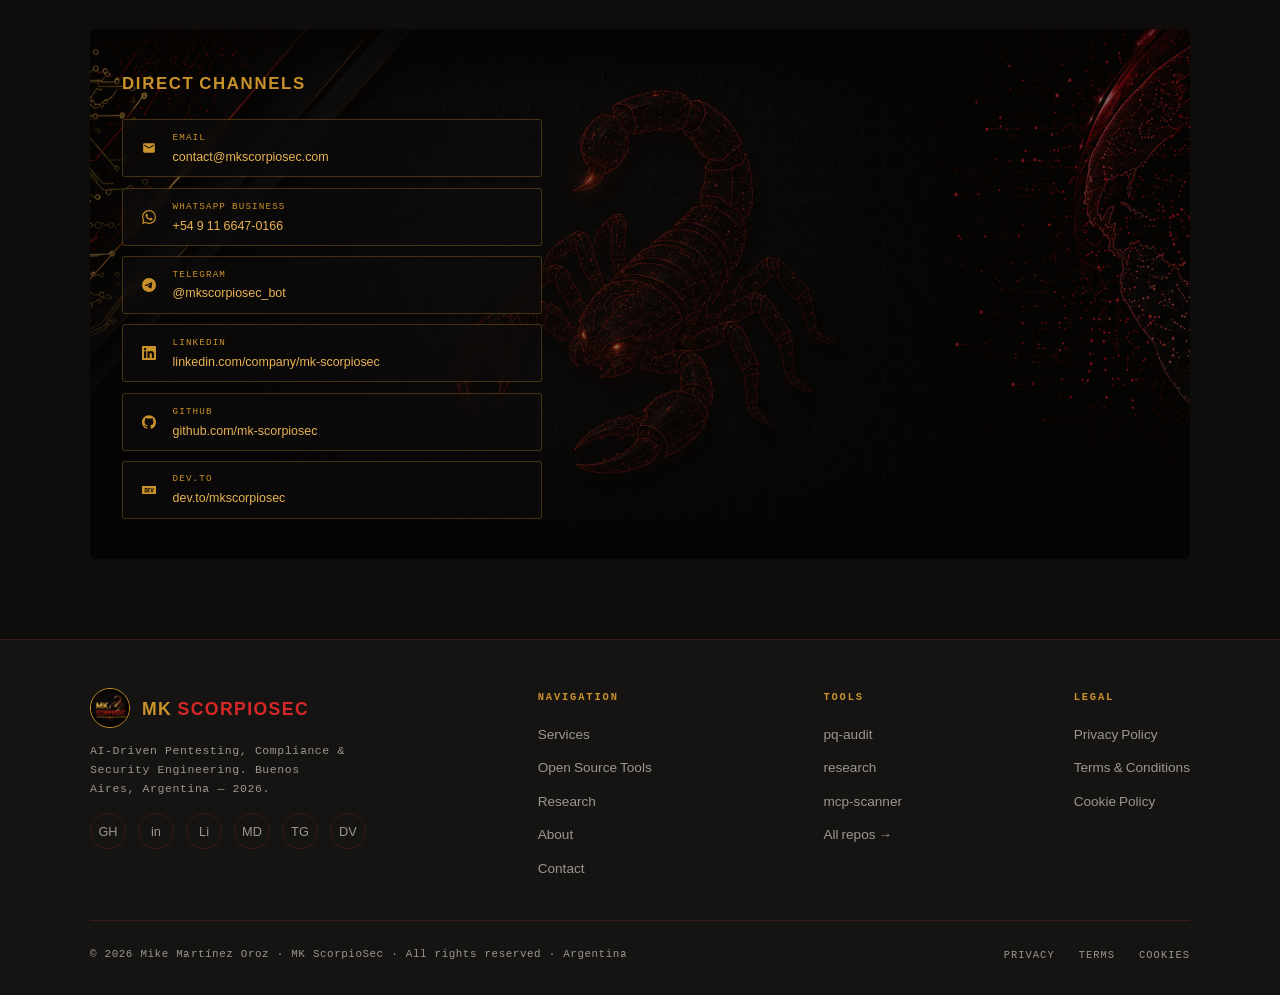
==== commit ffb2b433: "chore: update stats Co-Authored-By: Claude Sonnet 4.6 <noreply@anthropic.com>" ====
--- a/index.html
+++ b/index.html
@@ -558,7 +558,7 @@
     <div class="stat-label">Undocumented findings (TerraGoat)</div>
   </div>
   <div class="stat reveal">
-    <div class="stat-num">9</div>
+    <div class="stat-num">10</div>
     <div class="stat-label">pq-audit audit layers</div>
   </div>
   <div class="stat reveal">
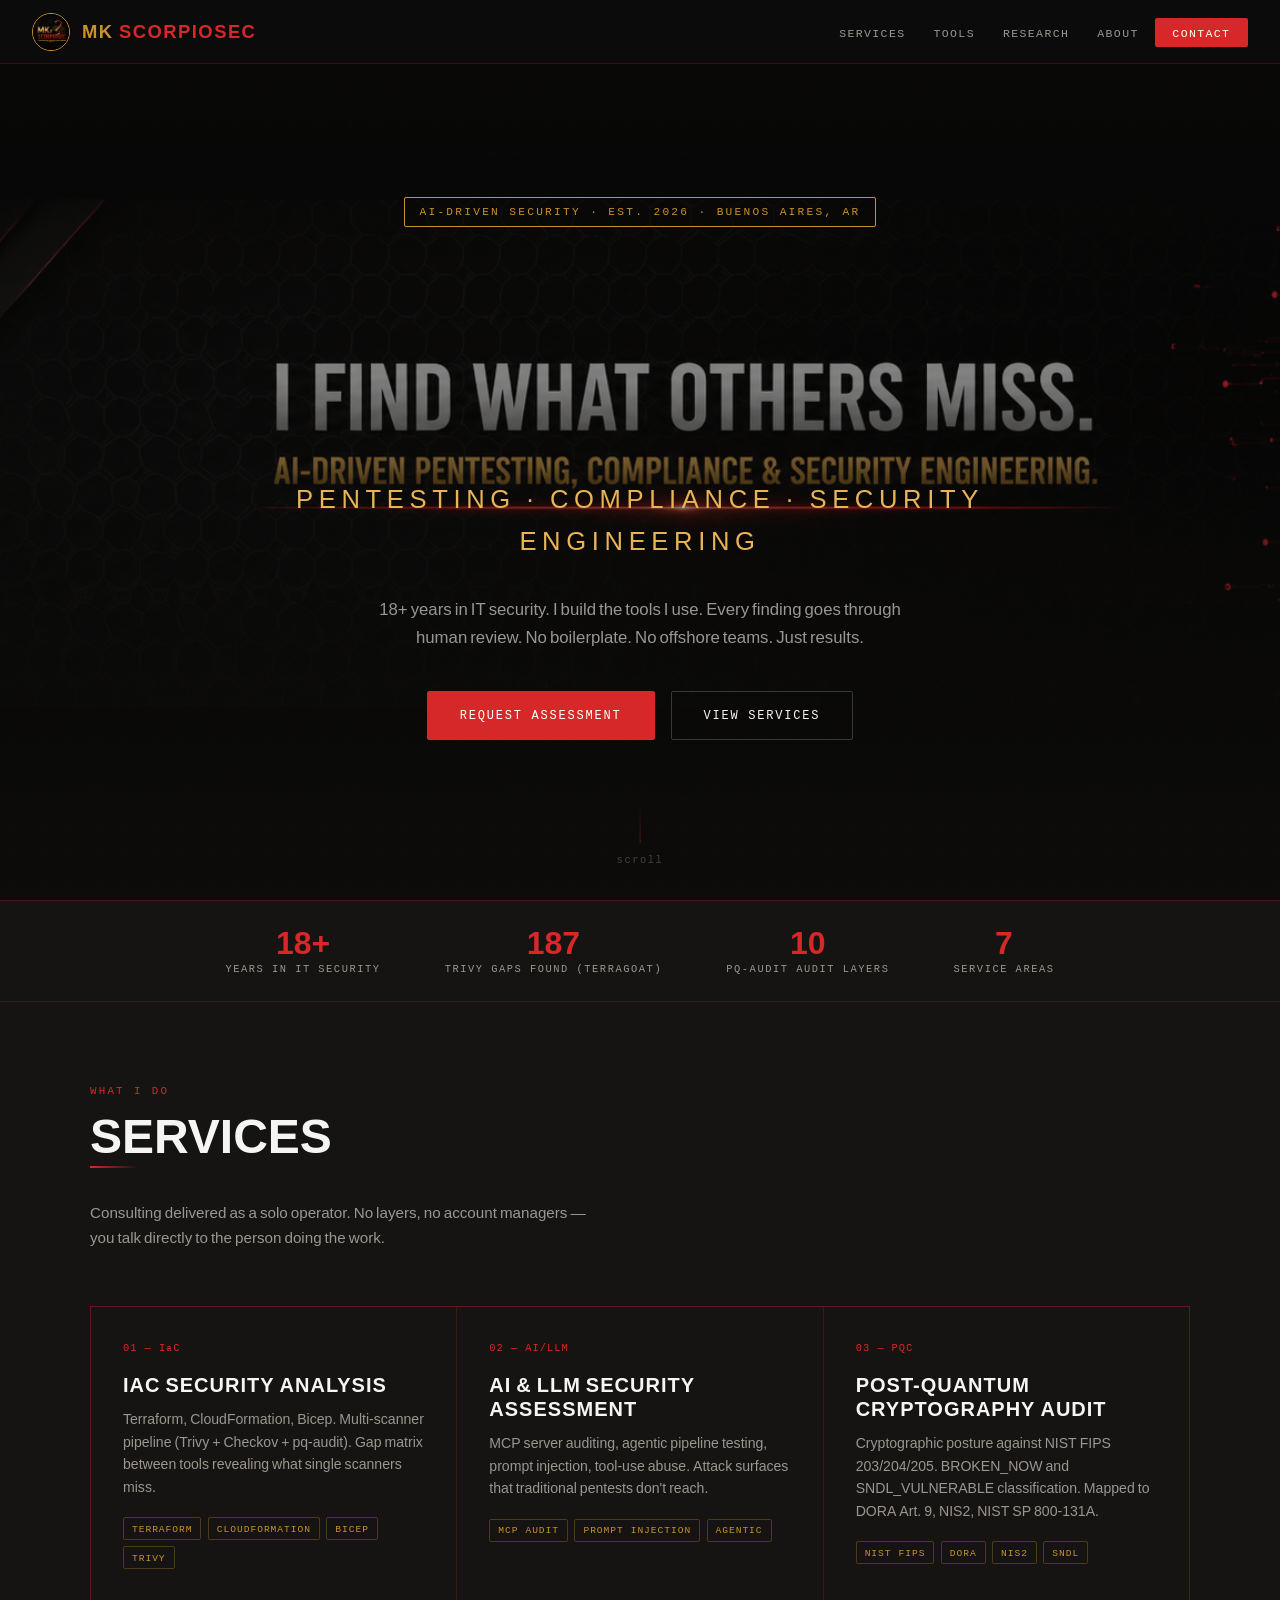
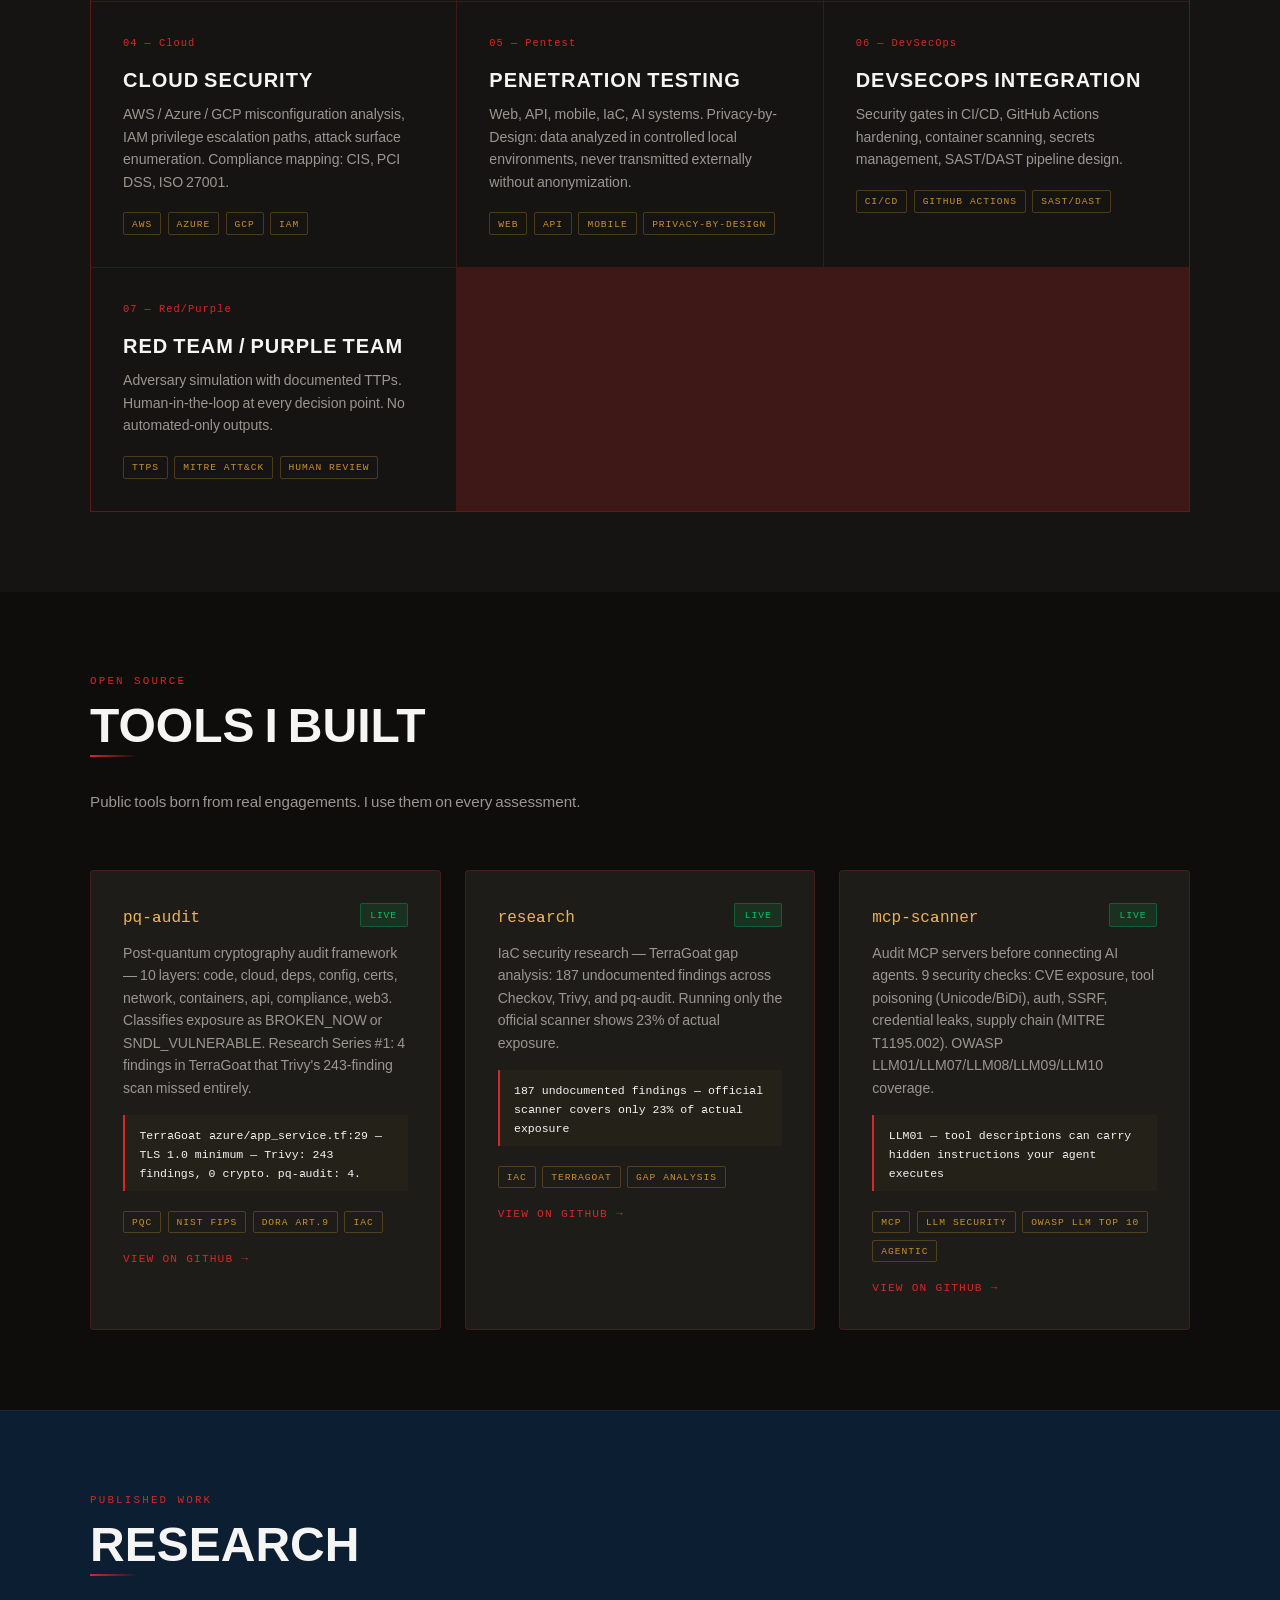
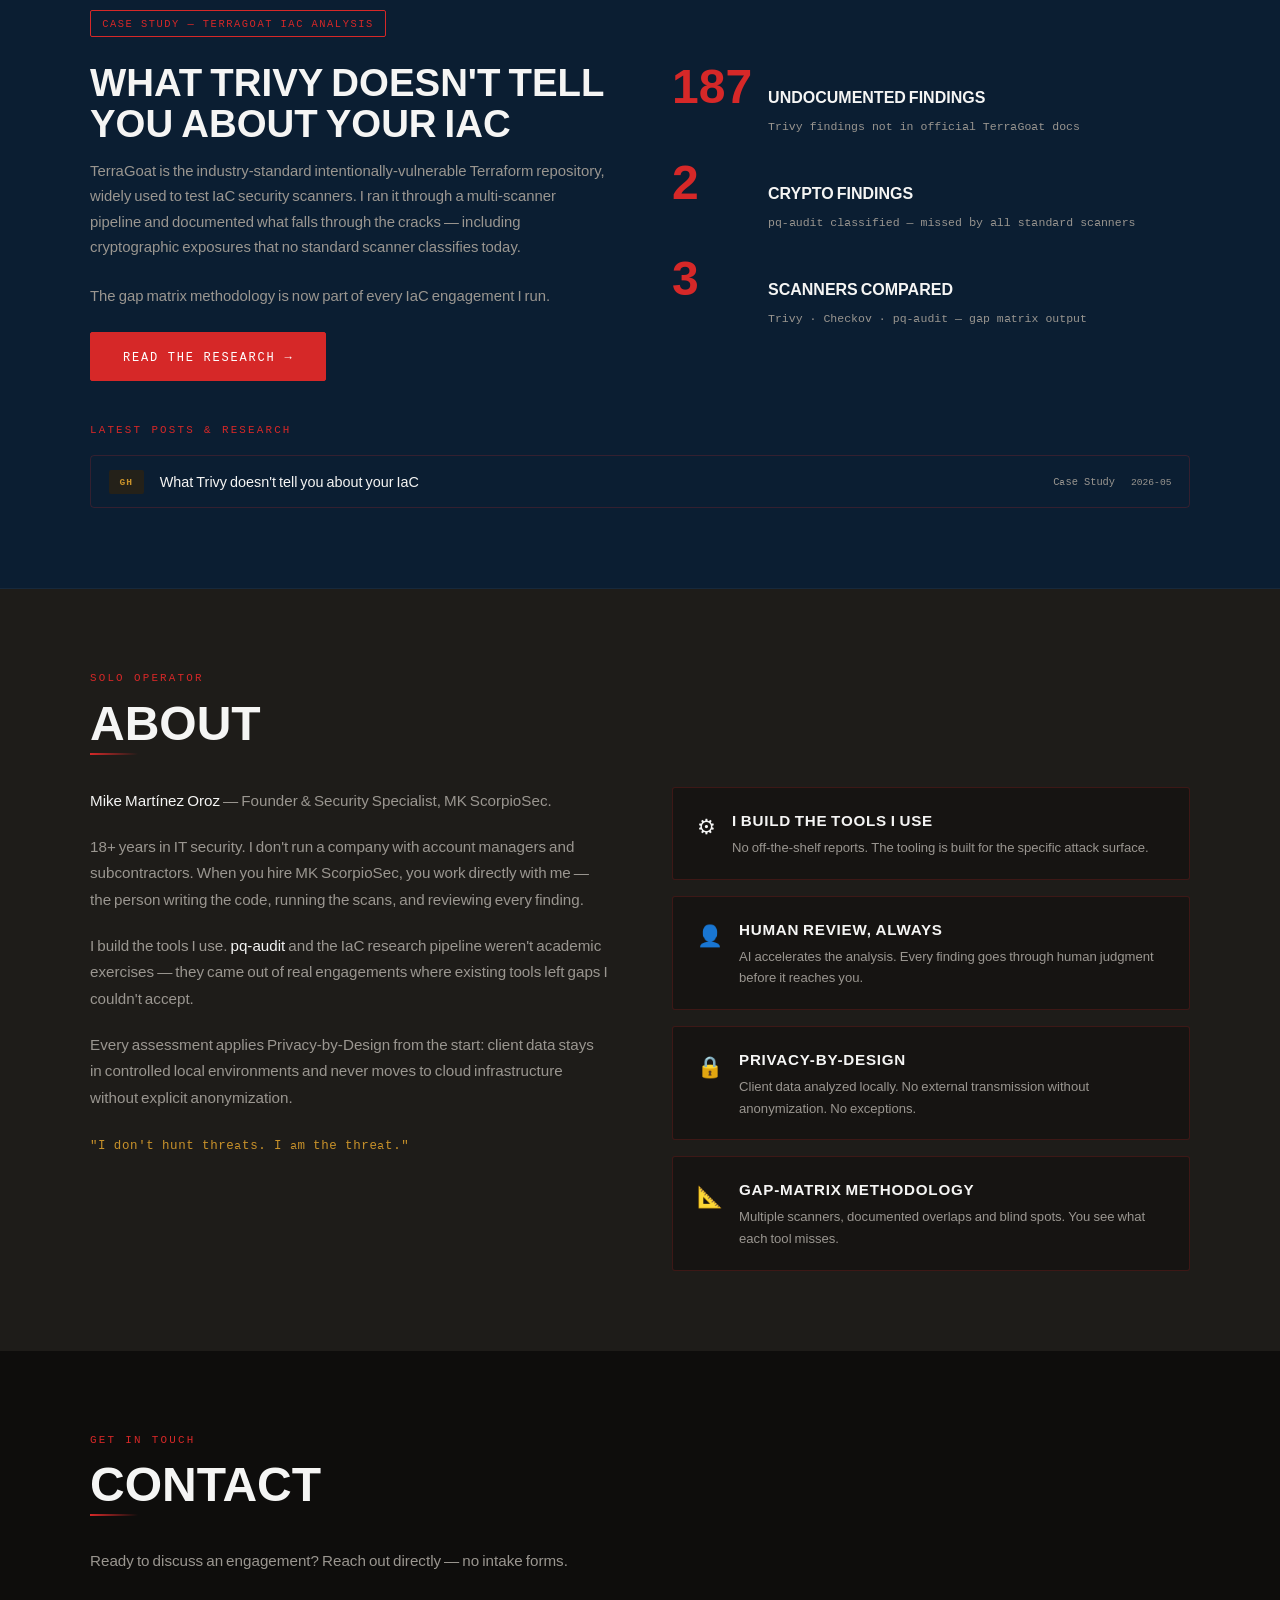
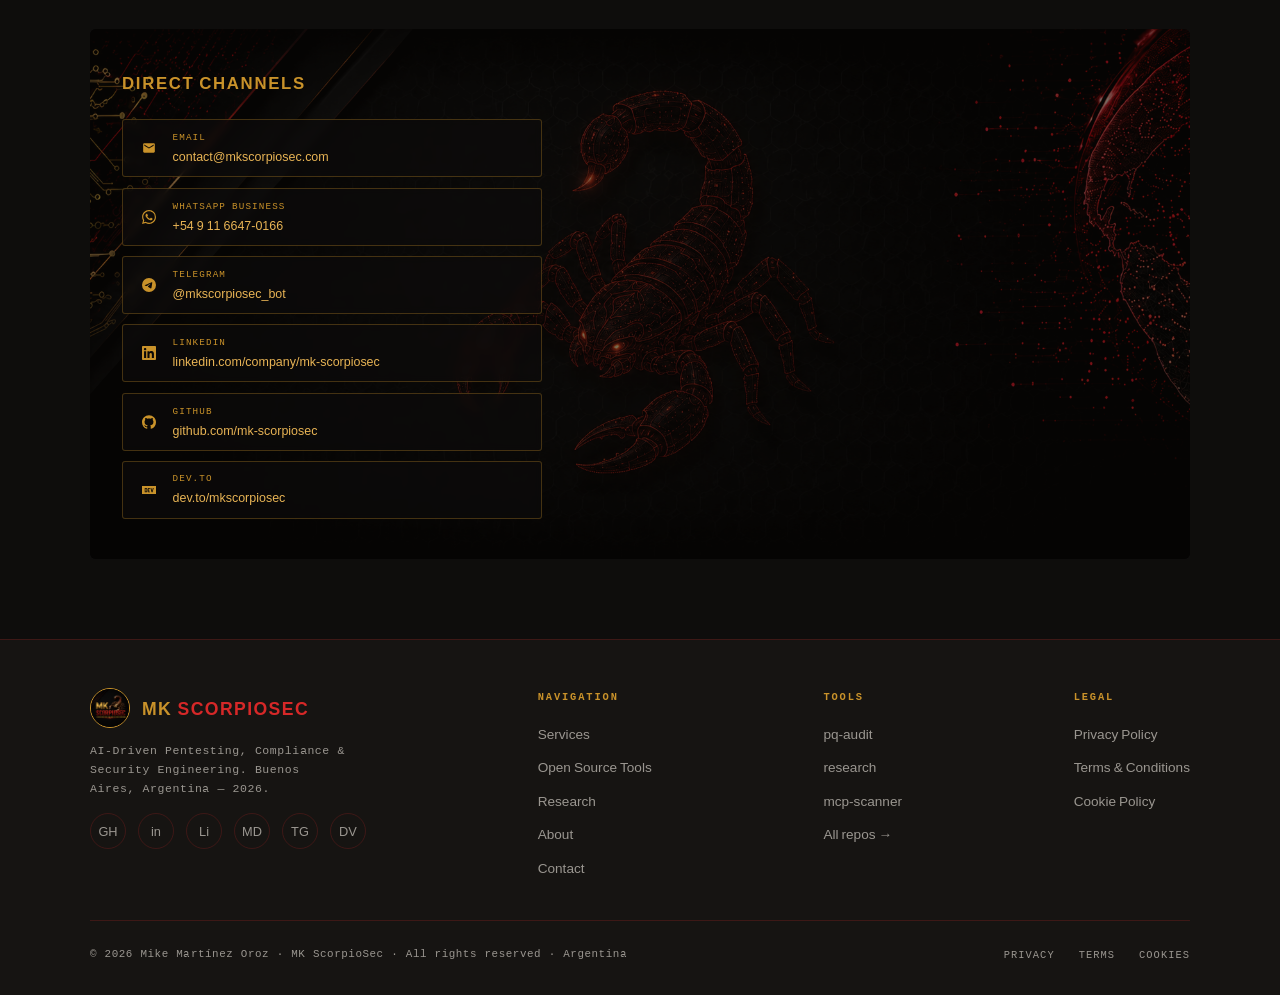
==== commit 8e6b3ff2: "chore: align tool descriptions Co-Authored-By: Claude Sonnet 4.6 <noreply@anthropic.com>" ====
--- a/index.html
+++ b/index.html
@@ -555,7 +555,7 @@
   </div>
   <div class="stat reveal">
     <div class="stat-num">187</div>
-    <div class="stat-label">Undocumented findings (TerraGoat)</div>
+    <div class="stat-label">Trivy gaps found (TerraGoat)</div>
   </div>
   <div class="stat reveal">
     <div class="stat-num">10</div>
@@ -661,7 +661,7 @@
           <div class="tool-name">pq-audit</div>
           <span class="tool-status status-live">Live</span>
         </div>
-        <div class="tool-desc">Post-quantum cryptography audit framework — 10 layers: code, IaC, certs, TLS, containers, cloud, SSH, network, web3, deps. Classifies exposure as BROKEN_NOW or SNDL_VULNERABLE. Research Series #1: 4 findings in TerraGoat that Trivy's 243-finding scan missed entirely.</div>
+        <div class="tool-desc">Post-quantum cryptography audit framework — 10 layers: code, cloud, deps, config, certs, network, containers, api, compliance, web3. Classifies exposure as BROKEN_NOW or SNDL_VULNERABLE. Research Series #1: 4 findings in TerraGoat that Trivy's 243-finding scan missed entirely.</div>
         <div class="tool-finding">TerraGoat azure/app_service.tf:29 — TLS 1.0 minimum — Trivy: 243 findings, 0 crypto. pq-audit: 4.</div>
         <div class="service-tags" style="margin-bottom:1rem">
           <span class="tag">PQC</span><span class="tag">NIST FIPS</span><span class="tag">DORA Art.9</span><span class="tag">IaC</span>
@@ -674,8 +674,8 @@
           <div class="tool-name">research</div>
           <span class="tool-status status-live">Live</span>
         </div>
-        <div class="tool-desc">IaC security research — TerraGoat gap analysis: 187 undocumented Trivy findings + 2 pq-audit crypto findings not covered by standard scanners.</div>
-        <div class="tool-finding">187 findings Trivy documented + 2 crypto gaps standard scanners miss</div>
+        <div class="tool-desc">IaC security research — TerraGoat gap analysis: 187 undocumented findings across Checkov, Trivy, and pq-audit. Running only the official scanner shows 23% of actual exposure.</div>
+        <div class="tool-finding">187 undocumented findings — official scanner covers only 23% of actual exposure</div>
         <div class="service-tags" style="margin-bottom:1rem">
           <span class="tag">IaC</span><span class="tag">TerraGoat</span><span class="tag">Gap Analysis</span>
         </div>
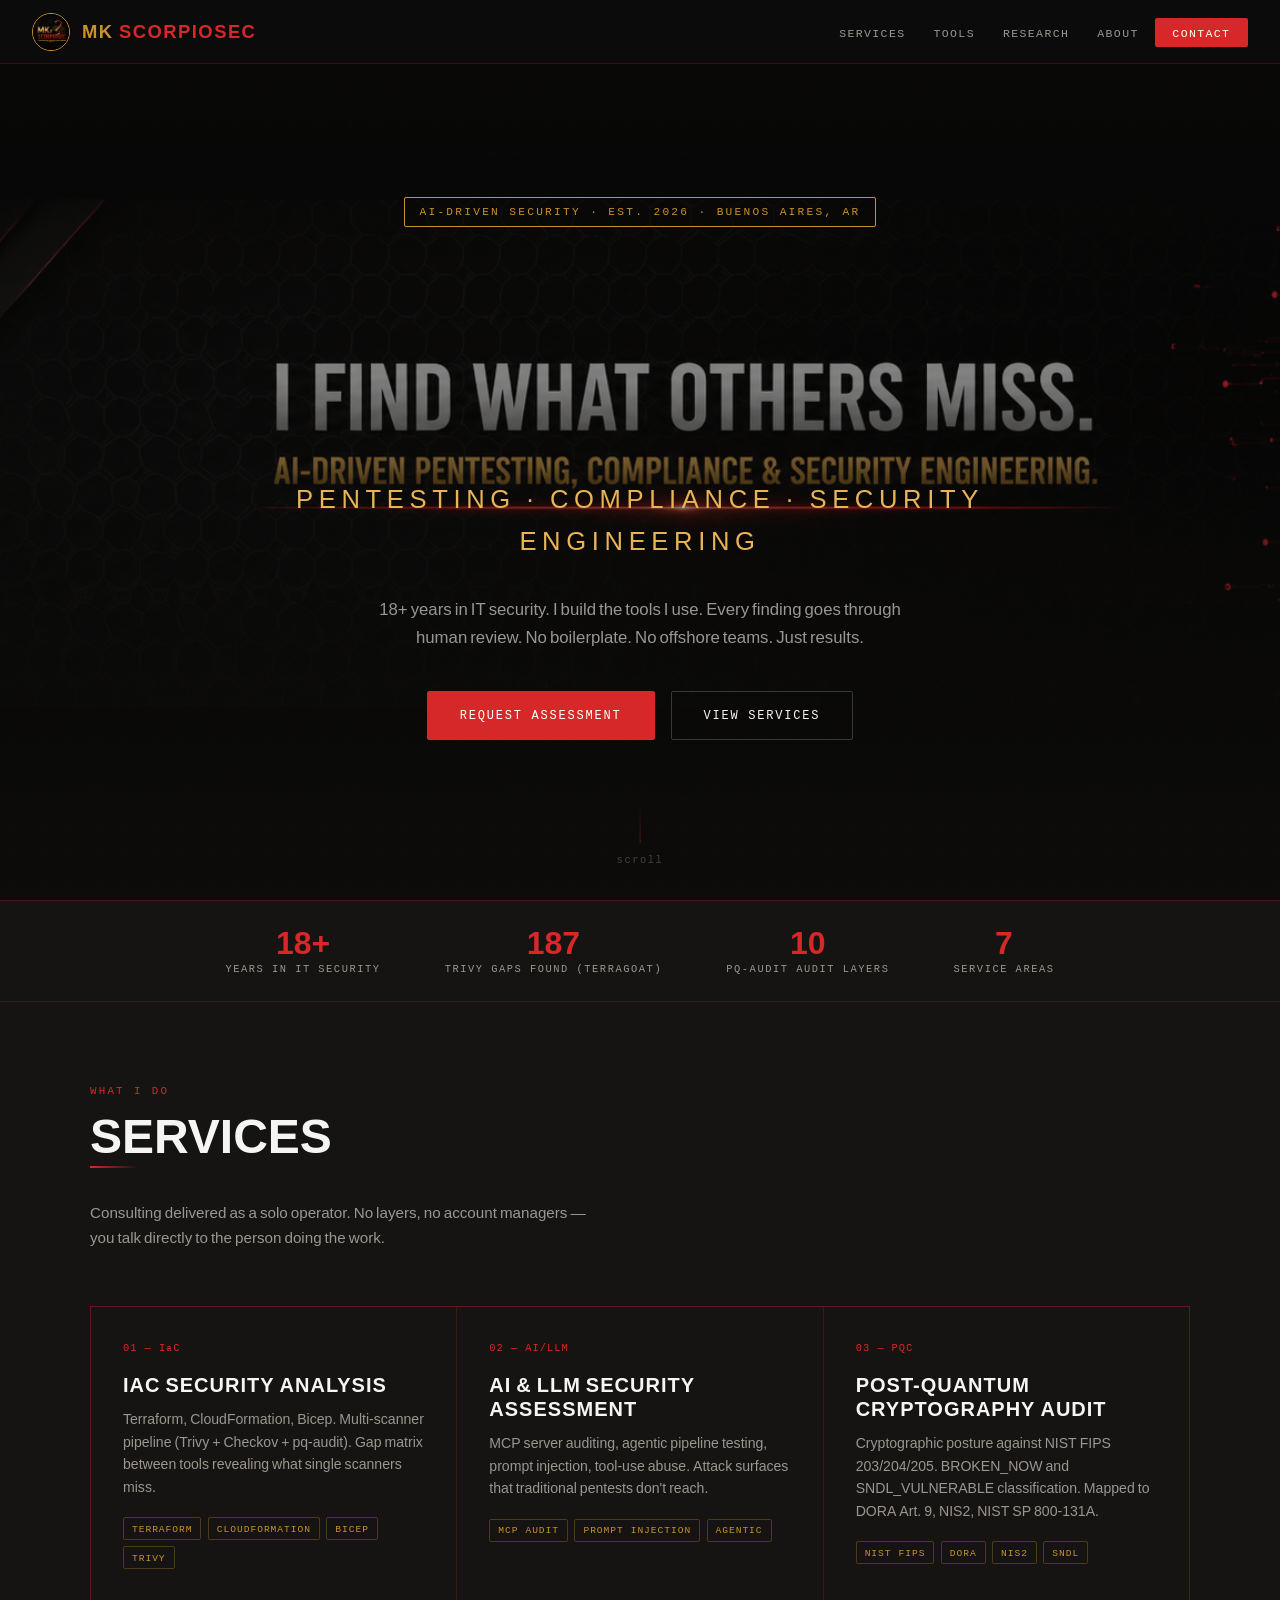
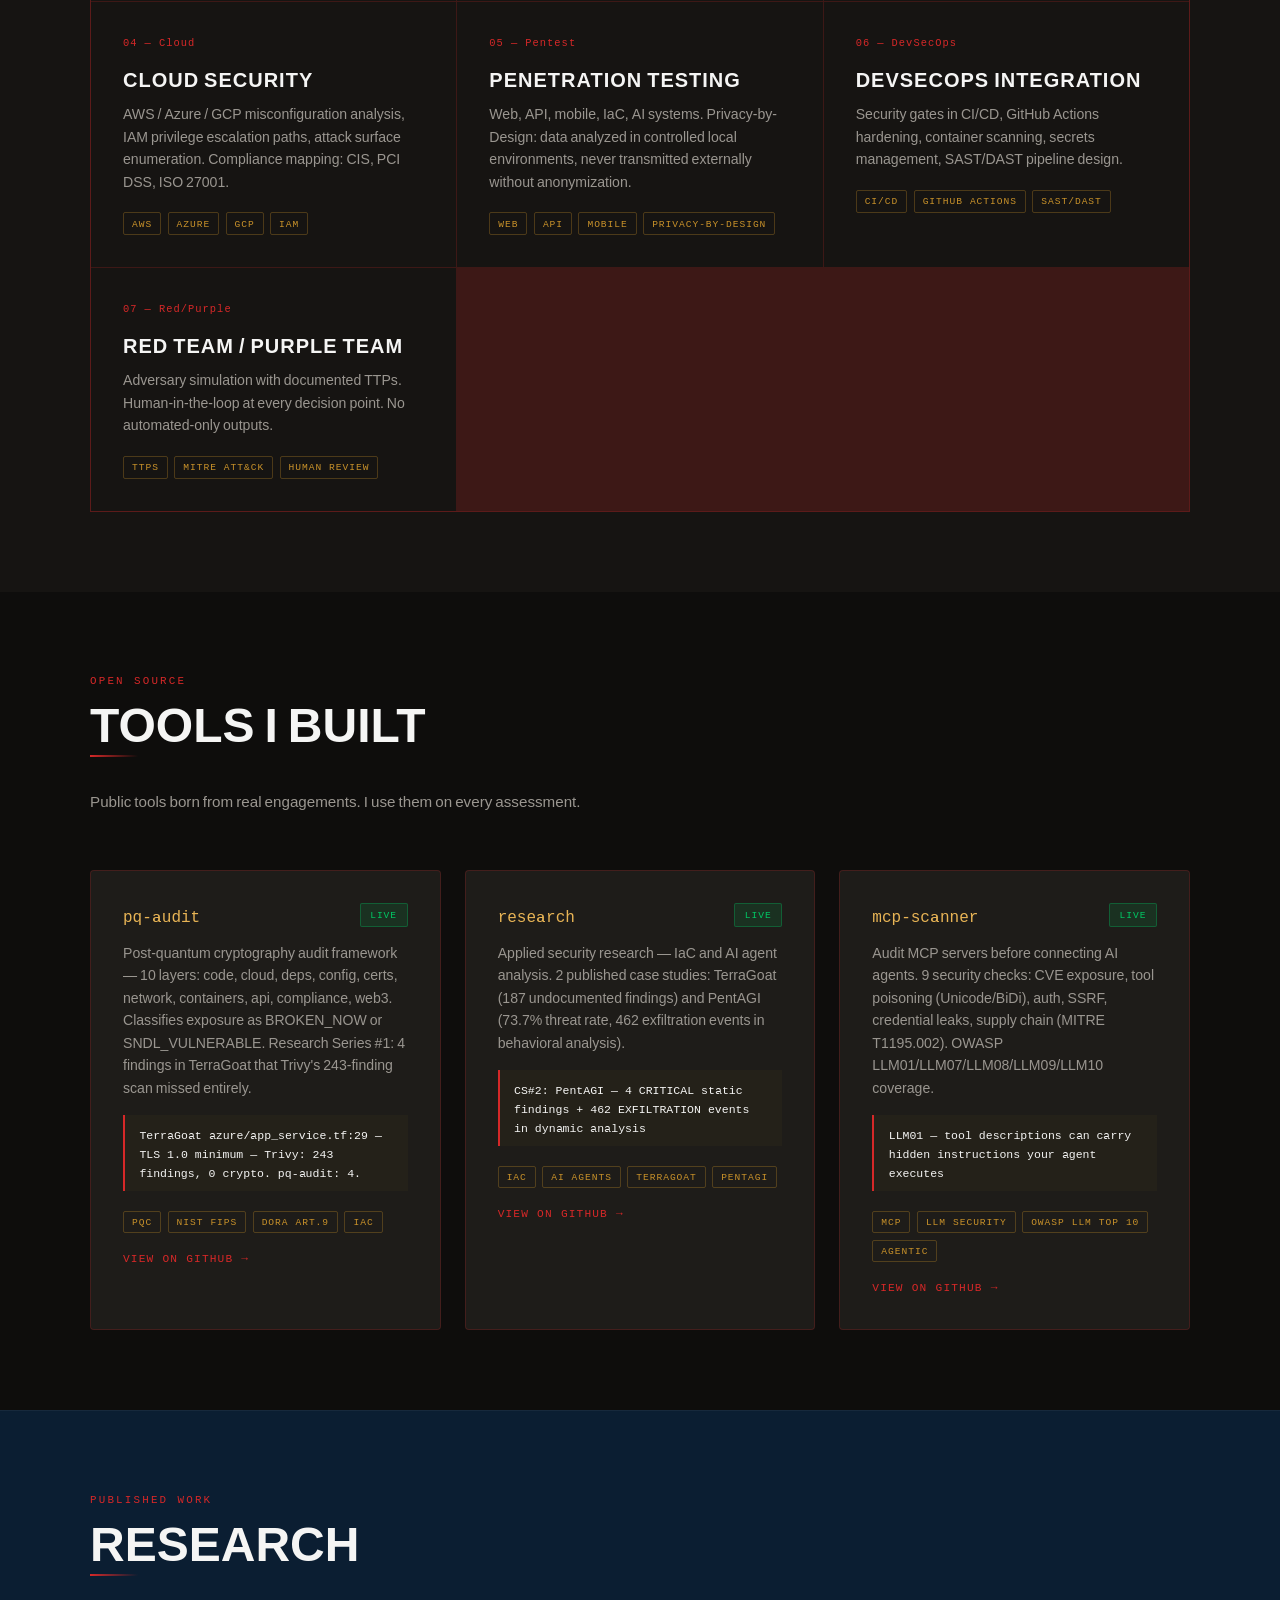
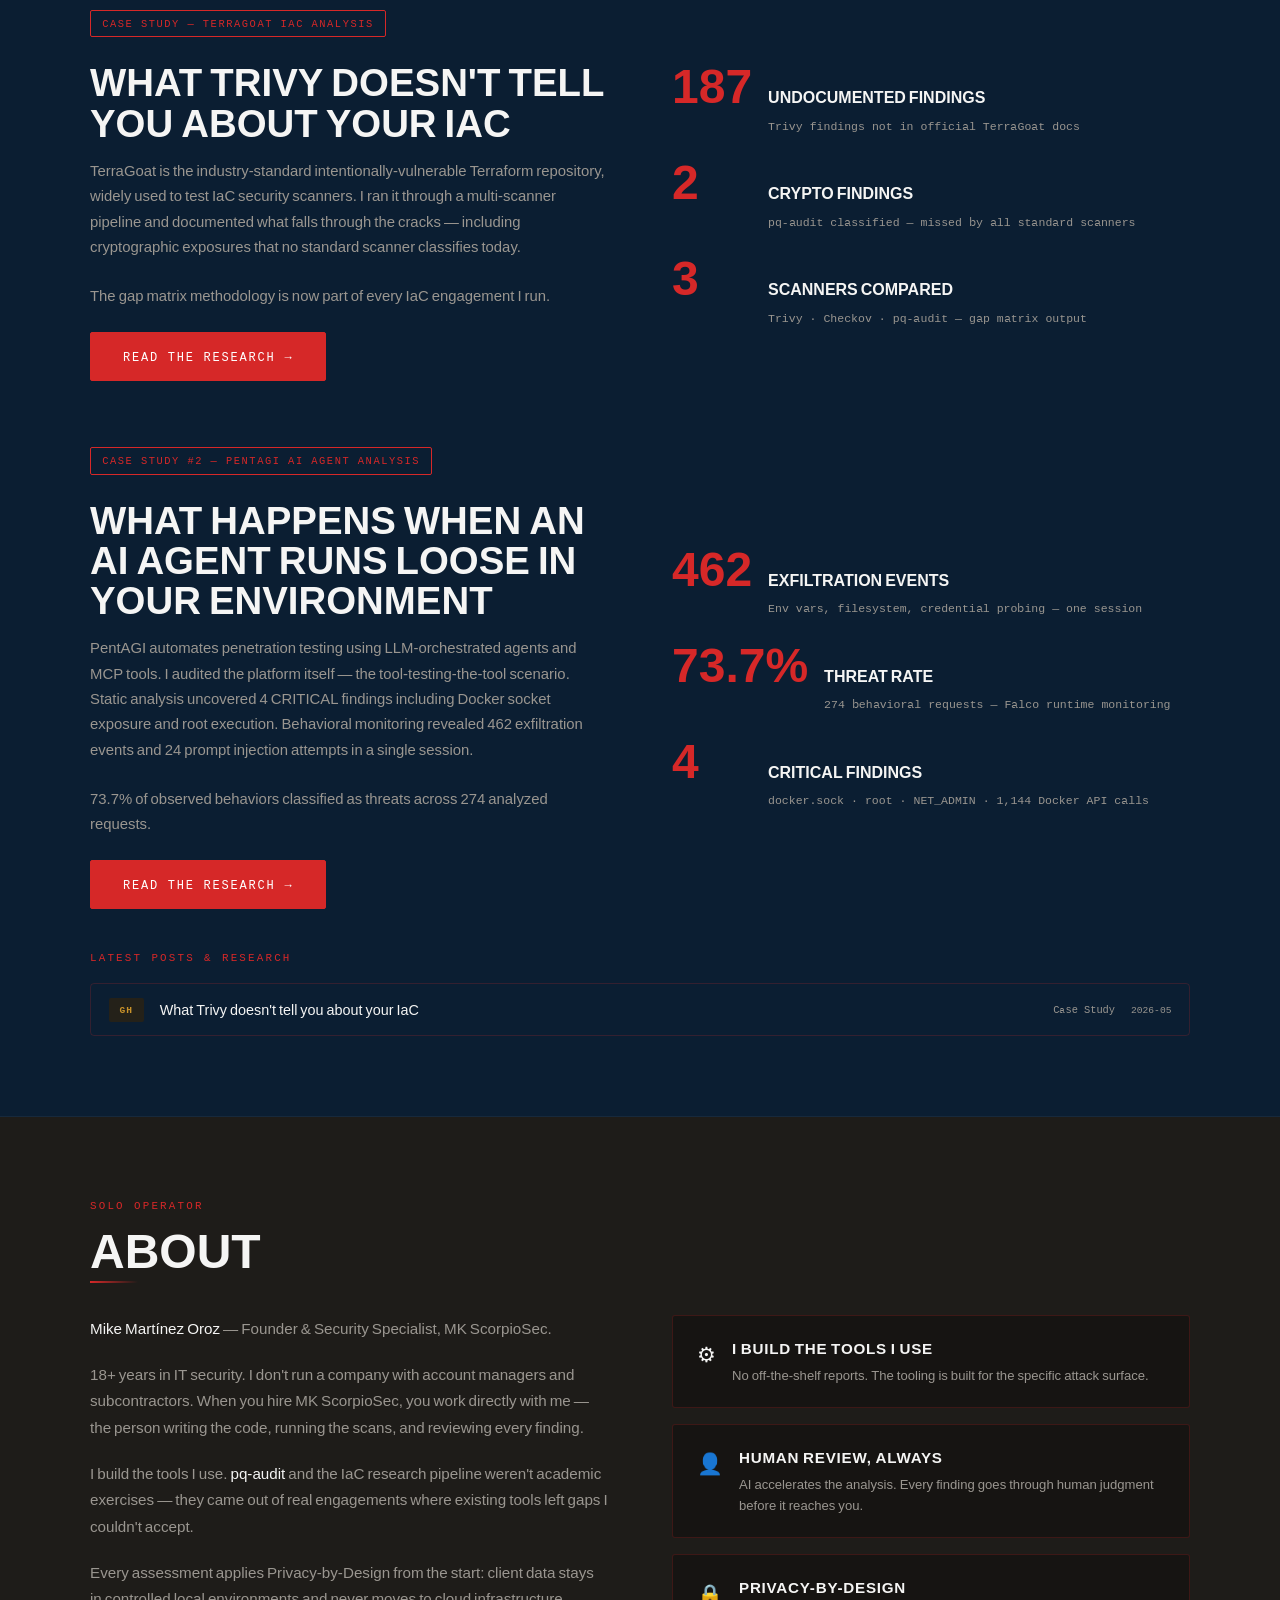
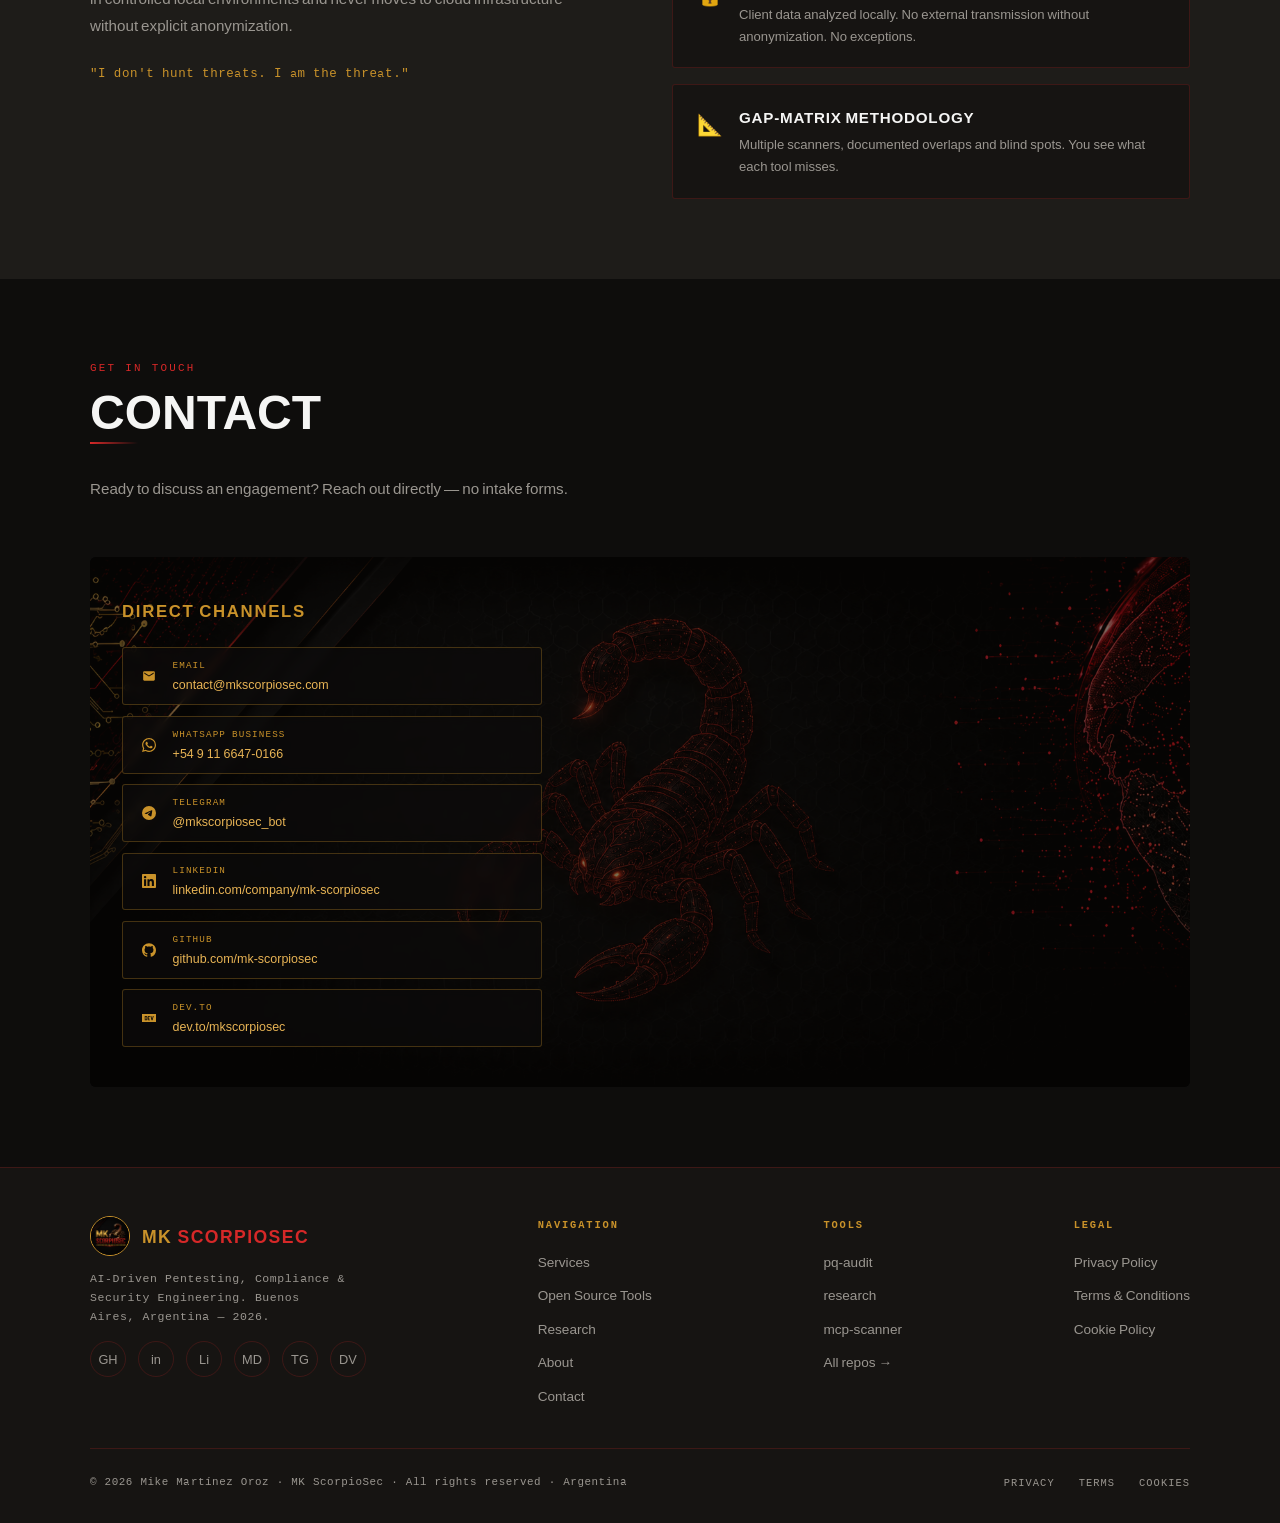
==== commit 56110543: "feat: add case study #2 to research section Co-Authored-By: Claude Sonnet 4.6 <noreply@anthropic.com" ====
--- a/index.html
+++ b/index.html
@@ -674,10 +674,10 @@
           <div class="tool-name">research</div>
           <span class="tool-status status-live">Live</span>
         </div>
-        <div class="tool-desc">IaC security research — TerraGoat gap analysis: 187 undocumented findings across Checkov, Trivy, and pq-audit. Running only the official scanner shows 23% of actual exposure.</div>
-        <div class="tool-finding">187 undocumented findings — official scanner covers only 23% of actual exposure</div>
+        <div class="tool-desc">Applied security research — IaC and AI agent analysis. 2 published case studies: TerraGoat (187 undocumented findings) and PentAGI (73.7% threat rate, 462 exfiltration events in behavioral analysis).</div>
+        <div class="tool-finding">CS#2: PentAGI — 4 CRITICAL static findings + 462 EXFILTRATION events in dynamic analysis</div>
         <div class="service-tags" style="margin-bottom:1rem">
-          <span class="tag">IaC</span><span class="tag">TerraGoat</span><span class="tag">Gap Analysis</span>
+          <span class="tag">IaC</span><span class="tag">AI Agents</span><span class="tag">TerraGoat</span><span class="tag">PentAGI</span>
         </div>
         <div class="tool-link">View on GitHub</div>
       </a>
@@ -742,6 +742,46 @@
         </div>
       </div>
     </div>
+
+    <div class="research-card" style="margin-top:4rem">
+      <div class="reveal">
+        <span class="research-badge">Case Study #2 — PentAGI AI Agent Analysis</span>
+        <h3 class="research-title">What happens when an AI agent runs loose in your environment</h3>
+        <p class="research-text">
+          PentAGI automates penetration testing using LLM-orchestrated agents and MCP tools.
+          I audited the platform itself — the tool-testing-the-tool scenario. Static analysis
+          uncovered 4 CRITICAL findings including Docker socket exposure and root execution.
+          Behavioral monitoring revealed 462 exfiltration events and 24 prompt injection
+          attempts in a single session.
+        </p>
+        <p class="research-text">73.7% of observed behaviors classified as threats across 274 analyzed requests.</p>
+        <a href="https://github.com/MK-ScorpioSec/research/tree/main/pentagi-2026-04" target="_blank" rel="noopener" class="btn-primary" style="display:inline-block">Read the Research →</a>
+      </div>
+      <div class="research-stats reveal">
+        <div class="r-stat">
+          <div class="r-stat-num">462</div>
+          <div class="r-stat-info">
+            <strong>EXFILTRATION Events</strong>
+            <span>Env vars, filesystem, credential probing — one session</span>
+          </div>
+        </div>
+        <div class="r-stat">
+          <div class="r-stat-num">73.7%</div>
+          <div class="r-stat-info">
+            <strong>Threat Rate</strong>
+            <span>274 behavioral requests — Falco runtime monitoring</span>
+          </div>
+        </div>
+        <div class="r-stat">
+          <div class="r-stat-num">4</div>
+          <div class="r-stat-info">
+            <strong>CRITICAL Findings</strong>
+            <span>docker.sock · root · NET_ADMIN · 1,144 Docker API calls</span>
+          </div>
+        </div>
+      </div>
+    </div>
+
     <div id="posts-feed" style="margin-top:2.5rem"></div>
   </div>
 </section>
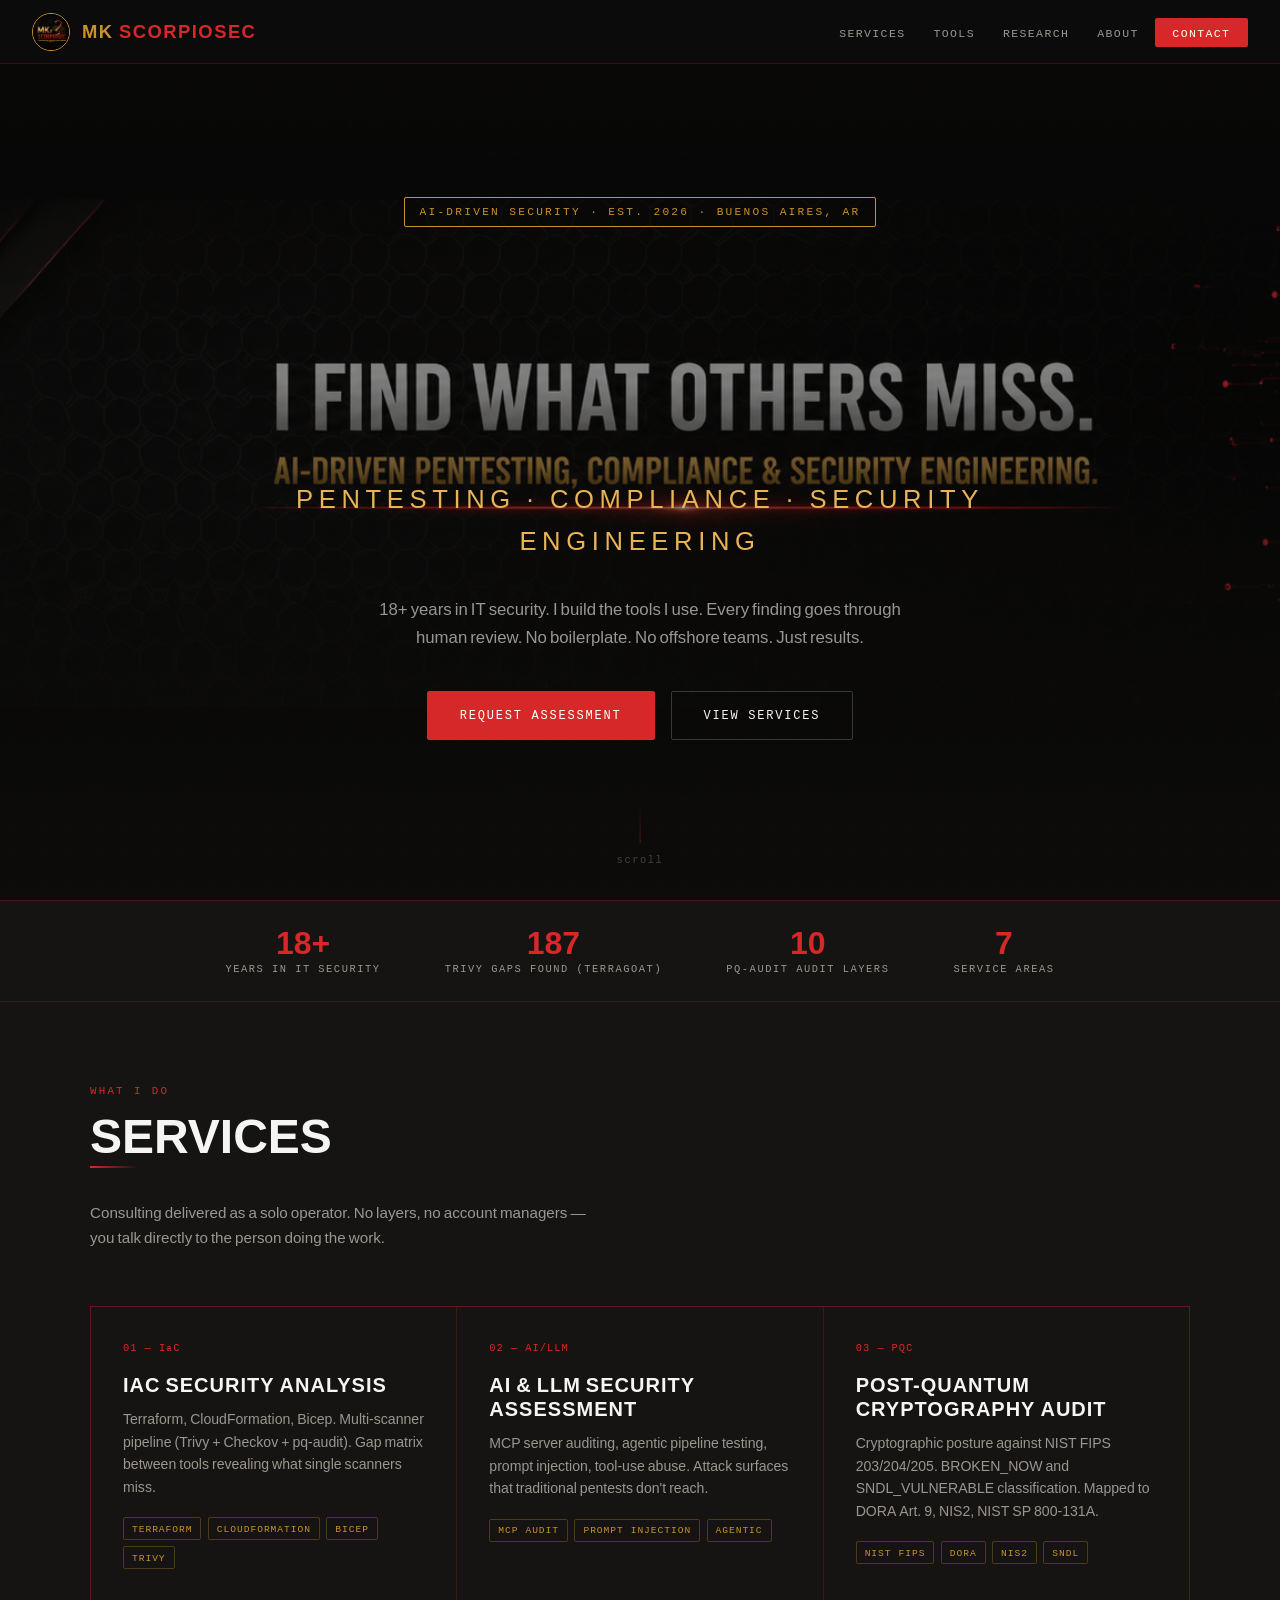
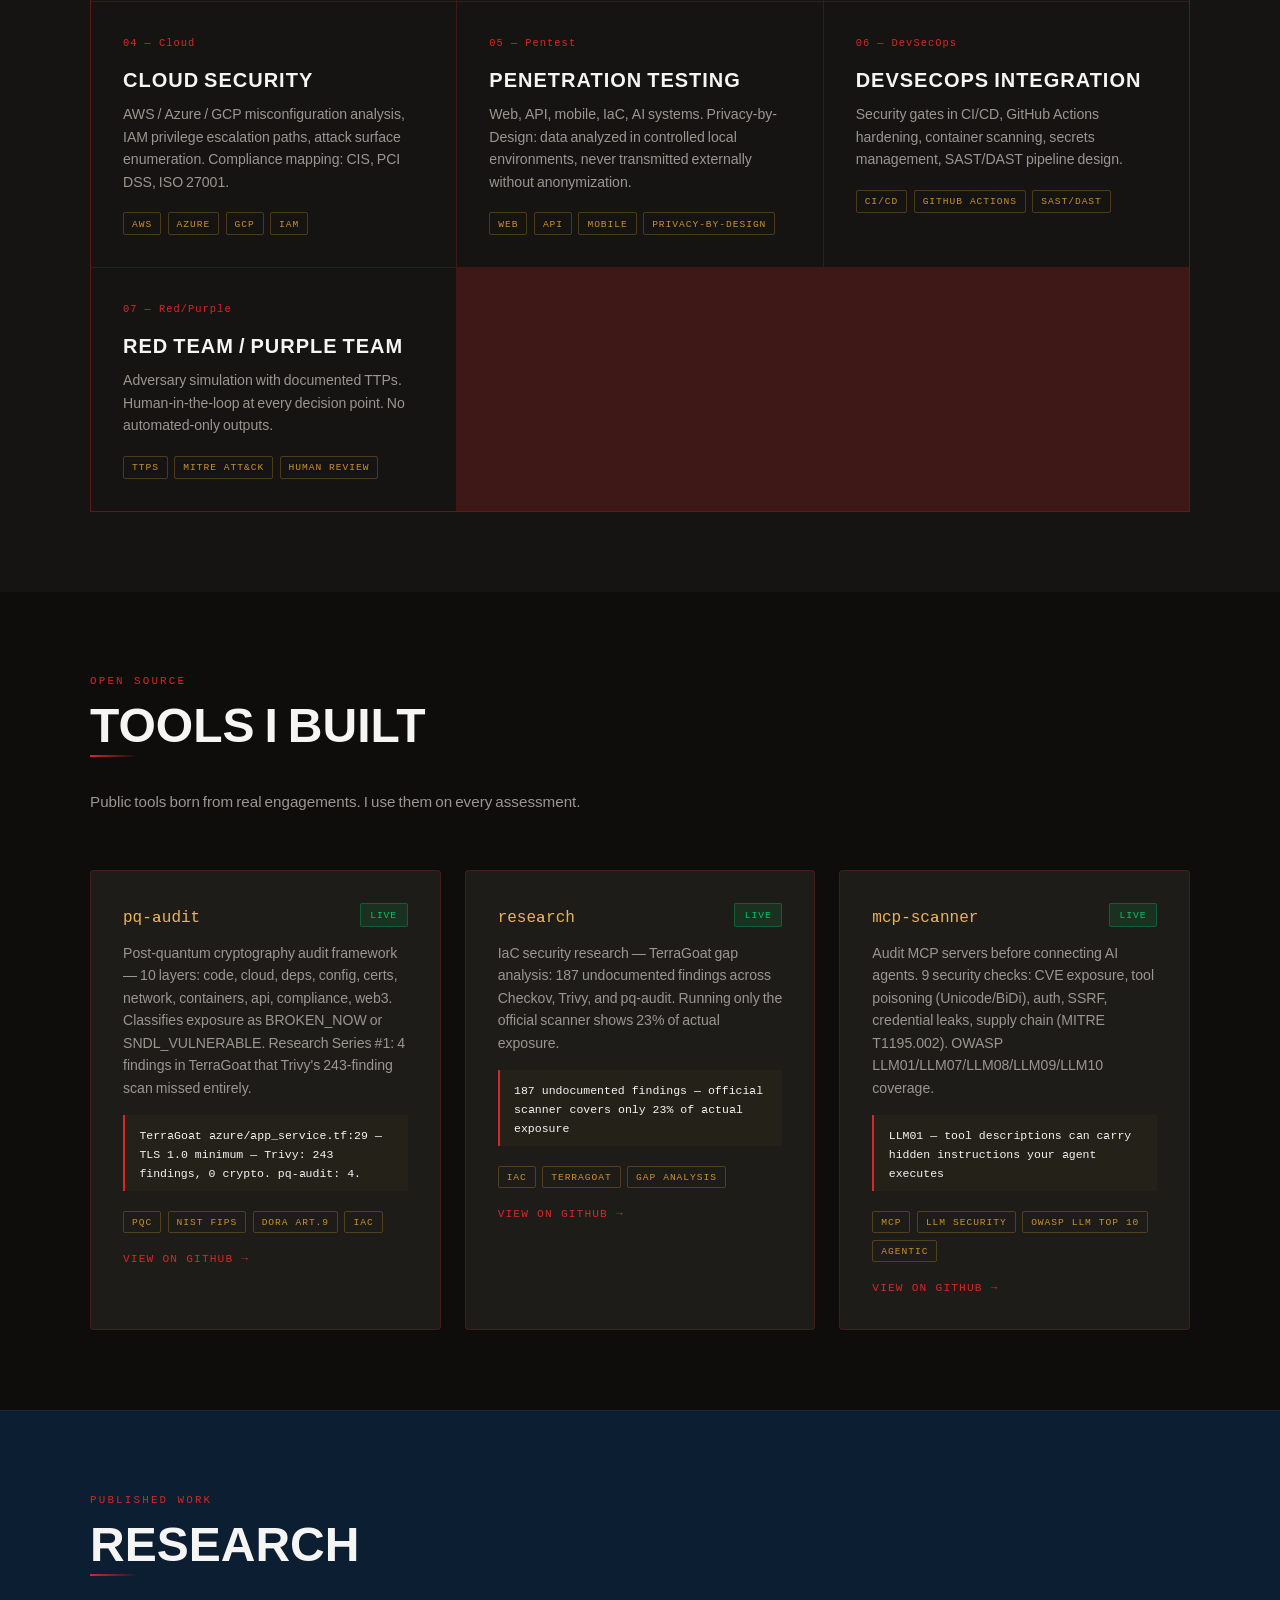
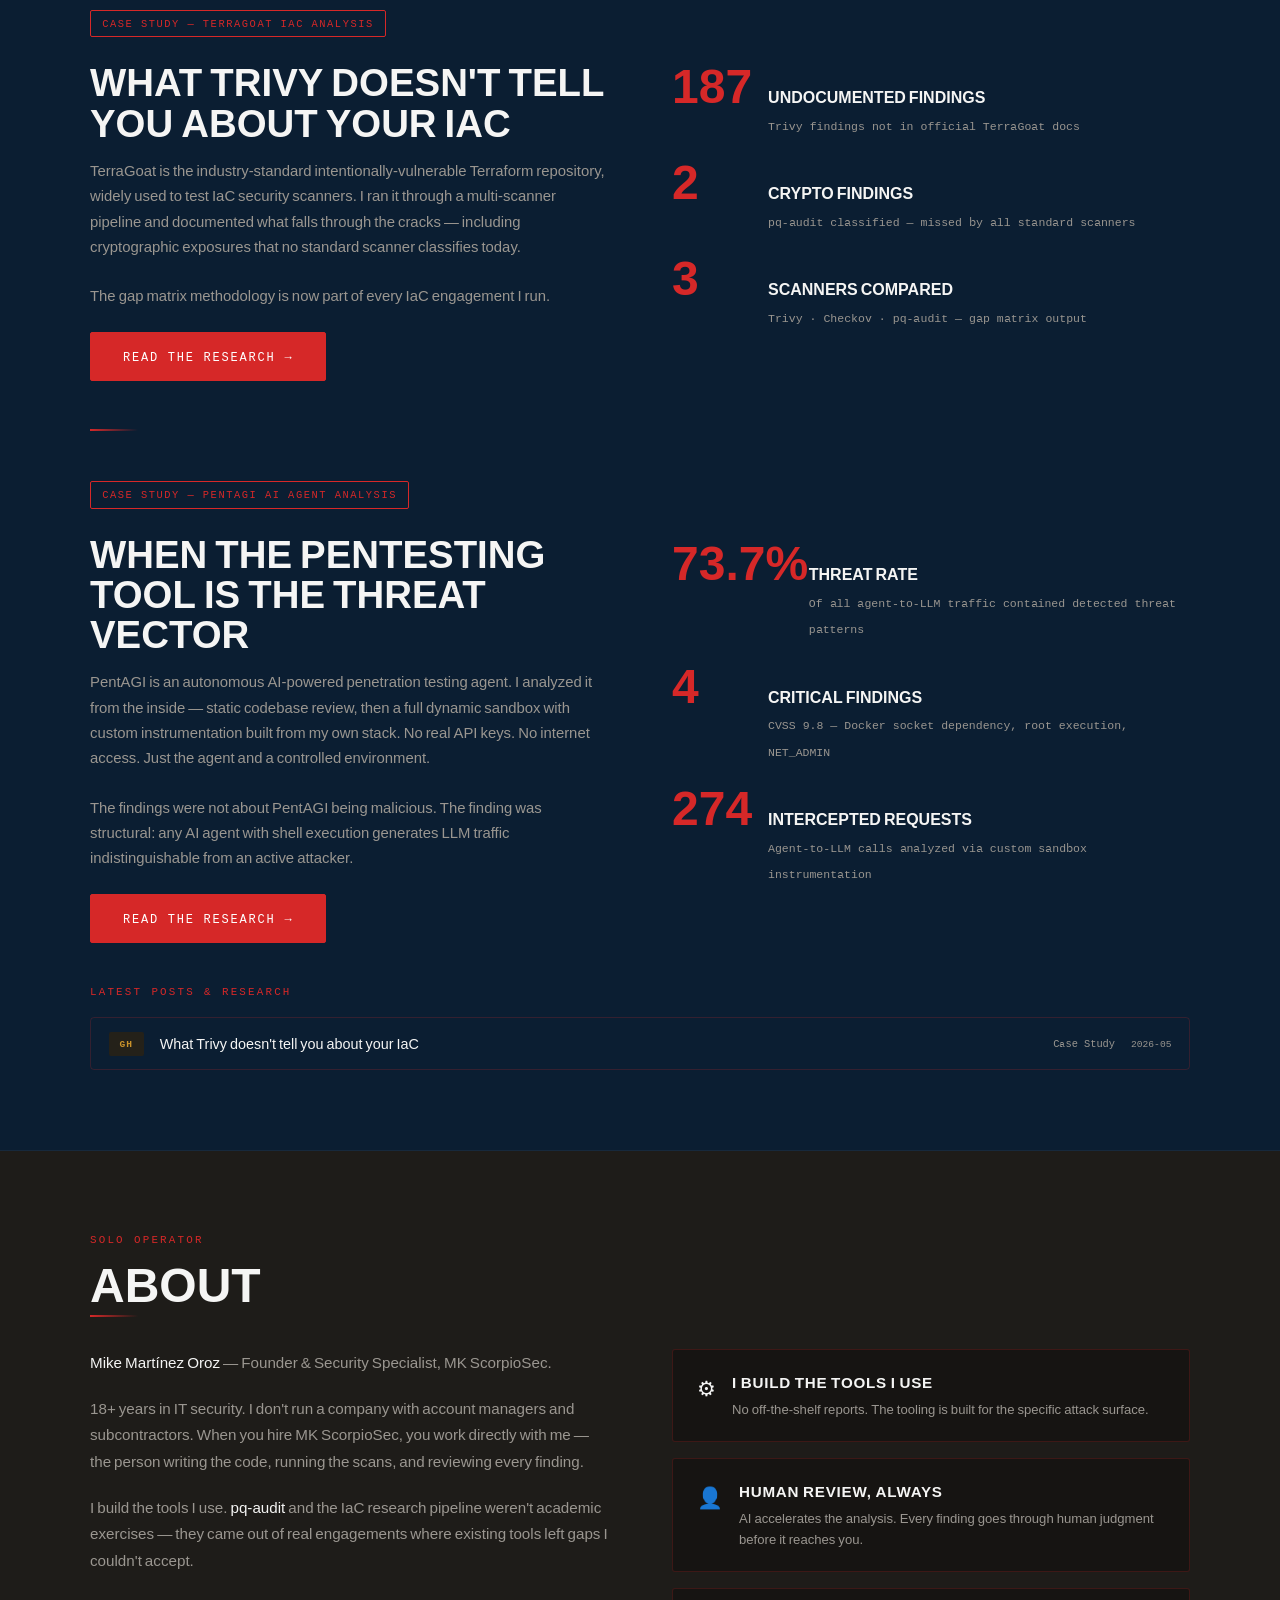
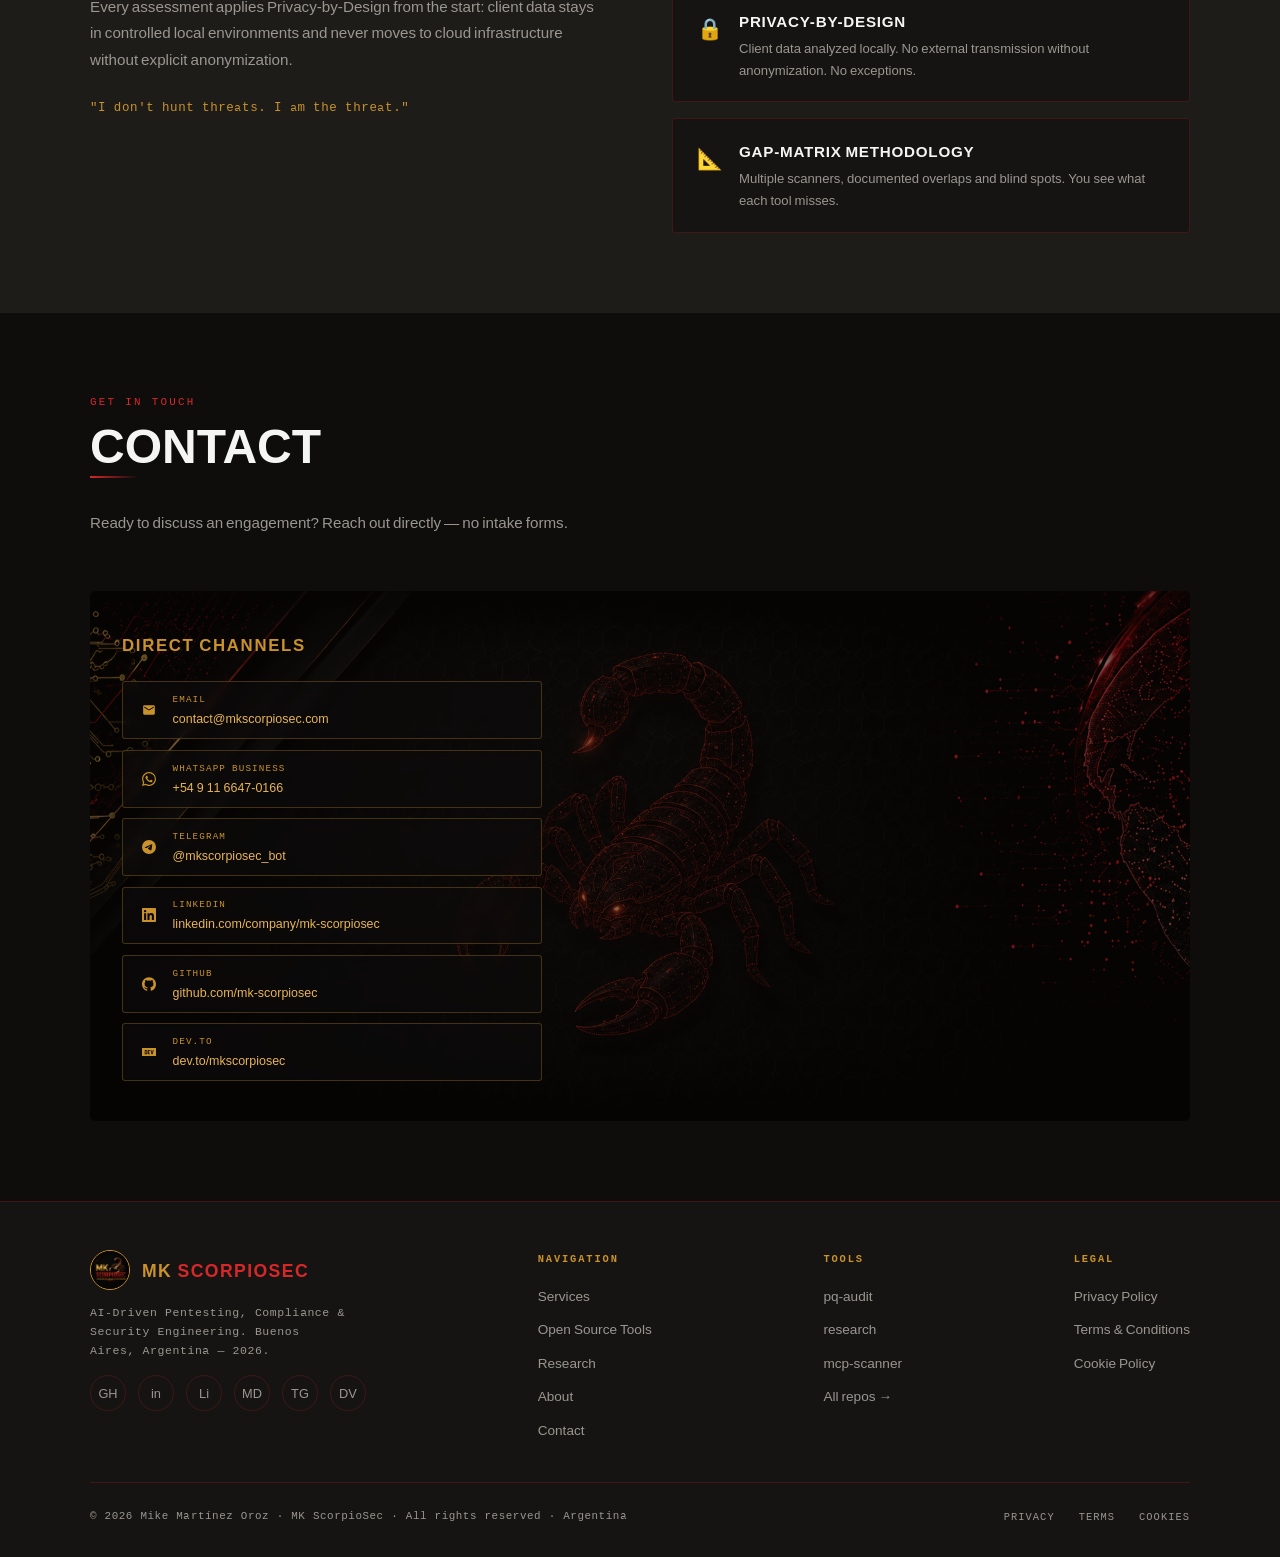
==== commit 0e9aa5bf: "update research section Co-Authored-By: Claude Sonnet 4.6 <noreply@anthropic.com>" ====
--- a/index.html
+++ b/index.html
@@ -674,10 +674,10 @@
           <div class="tool-name">research</div>
           <span class="tool-status status-live">Live</span>
         </div>
-        <div class="tool-desc">Applied security research — IaC and AI agent analysis. 2 published case studies: TerraGoat (187 undocumented findings) and PentAGI (73.7% threat rate, 462 exfiltration events in behavioral analysis).</div>
-        <div class="tool-finding">CS#2: PentAGI — 4 CRITICAL static findings + 462 EXFILTRATION events in dynamic analysis</div>
+        <div class="tool-desc">IaC security research — TerraGoat gap analysis: 187 undocumented findings across Checkov, Trivy, and pq-audit. Running only the official scanner shows 23% of actual exposure.</div>
+        <div class="tool-finding">187 undocumented findings — official scanner covers only 23% of actual exposure</div>
         <div class="service-tags" style="margin-bottom:1rem">
-          <span class="tag">IaC</span><span class="tag">AI Agents</span><span class="tag">TerraGoat</span><span class="tag">PentAGI</span>
+          <span class="tag">IaC</span><span class="tag">TerraGoat</span><span class="tag">Gap Analysis</span>
         </div>
         <div class="tool-link">View on GitHub</div>
       </a>
@@ -743,45 +743,41 @@
       </div>
     </div>
 
-    <div class="research-card" style="margin-top:4rem">
+    <div class="section-divider reveal" style="margin:3rem 0"></div>
+    <div class="research-card">
       <div class="reveal">
-        <span class="research-badge">Case Study #2 — PentAGI AI Agent Analysis</span>
-        <h3 class="research-title">What happens when an AI agent runs loose in your environment</h3>
+        <span class="research-badge">Case Study — PentAGI AI Agent Analysis</span>
+        <h3 class="research-title">When the pentesting tool is the threat vector</h3>
         <p class="research-text">
-          PentAGI automates penetration testing using LLM-orchestrated agents and MCP tools.
-          I audited the platform itself — the tool-testing-the-tool scenario. Static analysis
-          uncovered 4 CRITICAL findings including Docker socket exposure and root execution.
-          Behavioral monitoring revealed 462 exfiltration events and 24 prompt injection
-          attempts in a single session.
+          PentAGI is an autonomous AI-powered penetration testing agent. I analyzed it from the inside — static codebase review, then a full dynamic sandbox with custom instrumentation built from my own stack. No real API keys. No internet access. Just the agent and a controlled environment.
         </p>
-        <p class="research-text">73.7% of observed behaviors classified as threats across 274 analyzed requests.</p>
-        <a href="https://github.com/MK-ScorpioSec/research/tree/main/pentagi-2026-04" target="_blank" rel="noopener" class="btn-primary" style="display:inline-block">Read the Research →</a>
+        <p class="research-text">The findings were not about PentAGI being malicious. The finding was structural: any AI agent with shell execution generates LLM traffic indistinguishable from an active attacker.</p>
+        <a href="https://github.com/MK-ScorpioSec/research/tree/main/pentagi-2026-04" target="_blank" rel="noopener" class="btn-primary" style="display:inline-block">Read the Research &#8594;</a>
       </div>
       <div class="research-stats reveal">
-        <div class="r-stat">
-          <div class="r-stat-num">462</div>
-          <div class="r-stat-info">
-            <strong>EXFILTRATION Events</strong>
-            <span>Env vars, filesystem, credential probing — one session</span>
-          </div>
-        </div>
         <div class="r-stat">
           <div class="r-stat-num">73.7%</div>
           <div class="r-stat-info">
             <strong>Threat Rate</strong>
-            <span>274 behavioral requests — Falco runtime monitoring</span>
+            <span>Of all agent-to-LLM traffic contained detected threat patterns</span>
           </div>
         </div>
         <div class="r-stat">
           <div class="r-stat-num">4</div>
           <div class="r-stat-info">
-            <strong>CRITICAL Findings</strong>
-            <span>docker.sock · root · NET_ADMIN · 1,144 Docker API calls</span>
+            <strong>Critical Findings</strong>
+            <span>CVSS 9.8 — Docker socket dependency, root execution, NET_ADMIN</span>
           </div>
         </div>
+        <div class="r-stat">
+          <div class="r-stat-num">274</div>
+          <div class="r-stat-info">
+            <strong>Intercepted Requests</strong>
+            <span>Agent-to-LLM calls analyzed via custom sandbox instrumentation</span>
+          </div>
+        </div>
       </div>
     </div>
-
     <div id="posts-feed" style="margin-top:2.5rem"></div>
   </div>
 </section>
